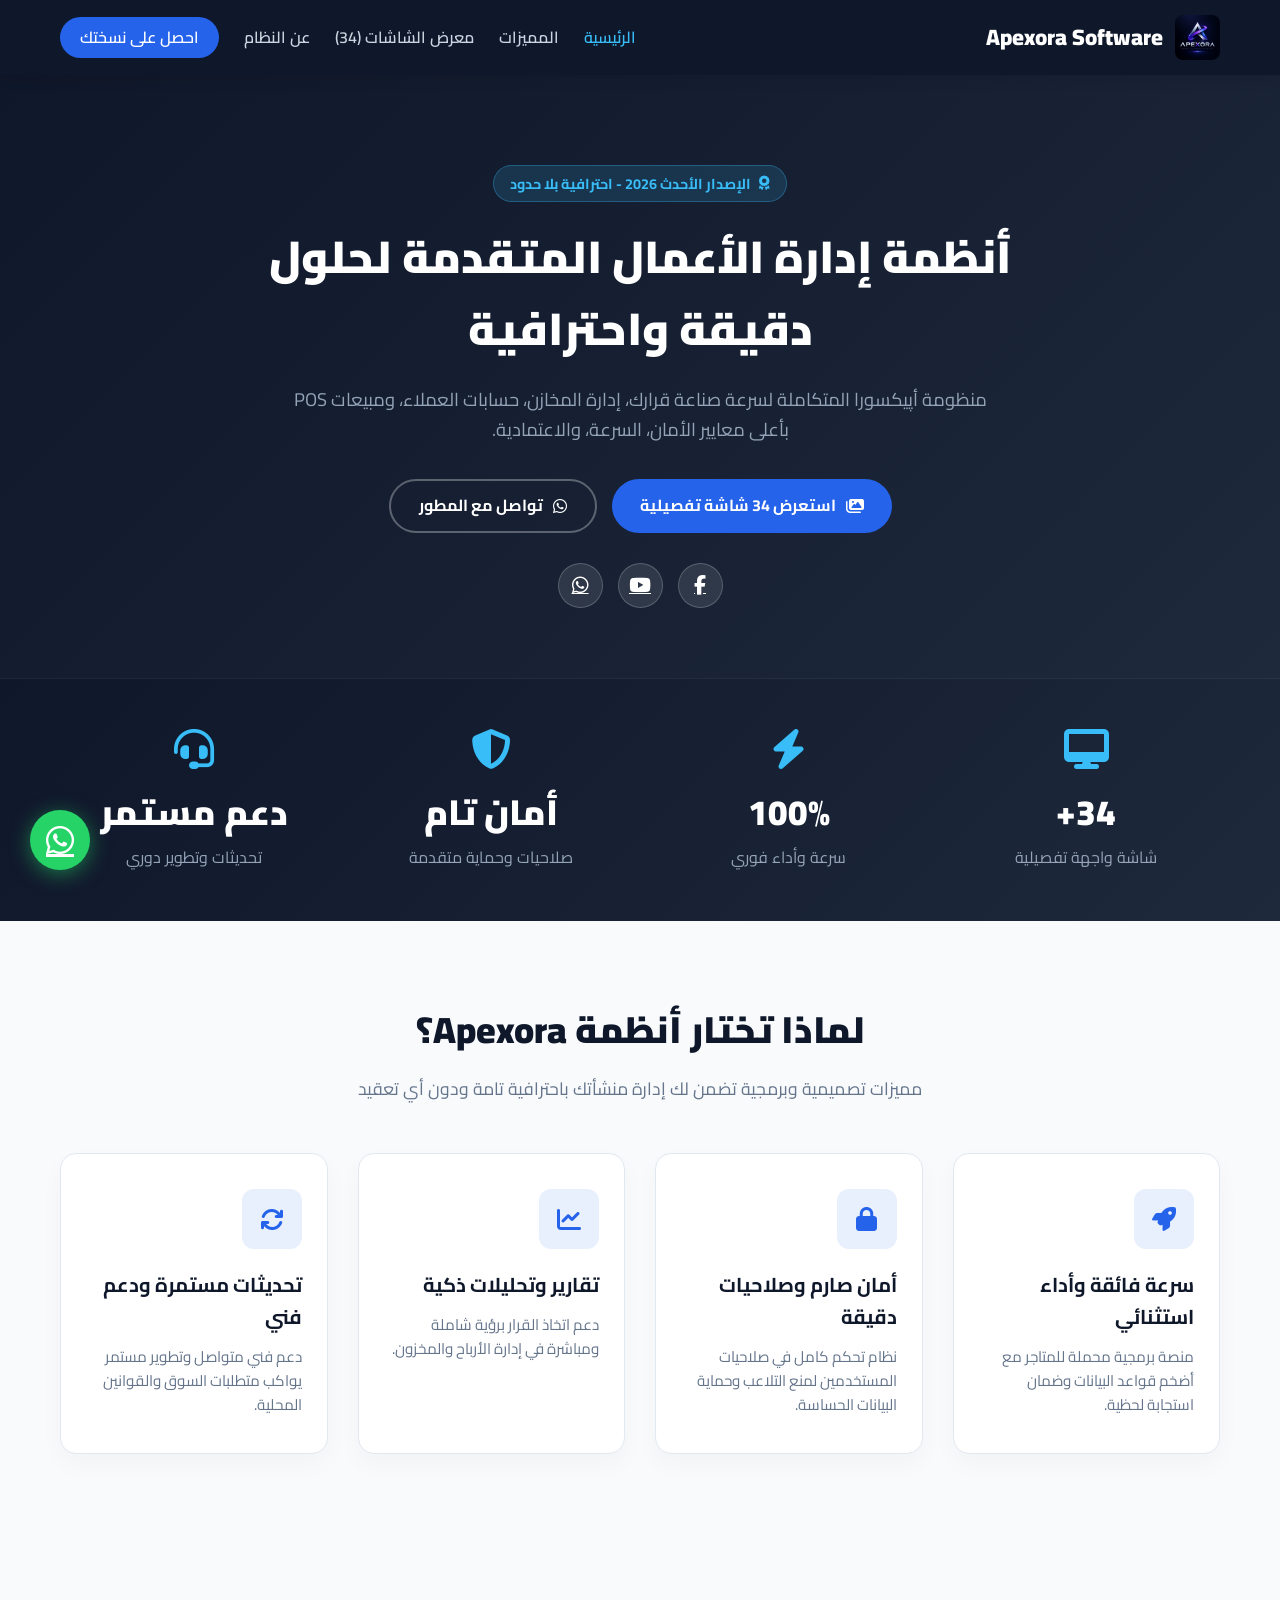
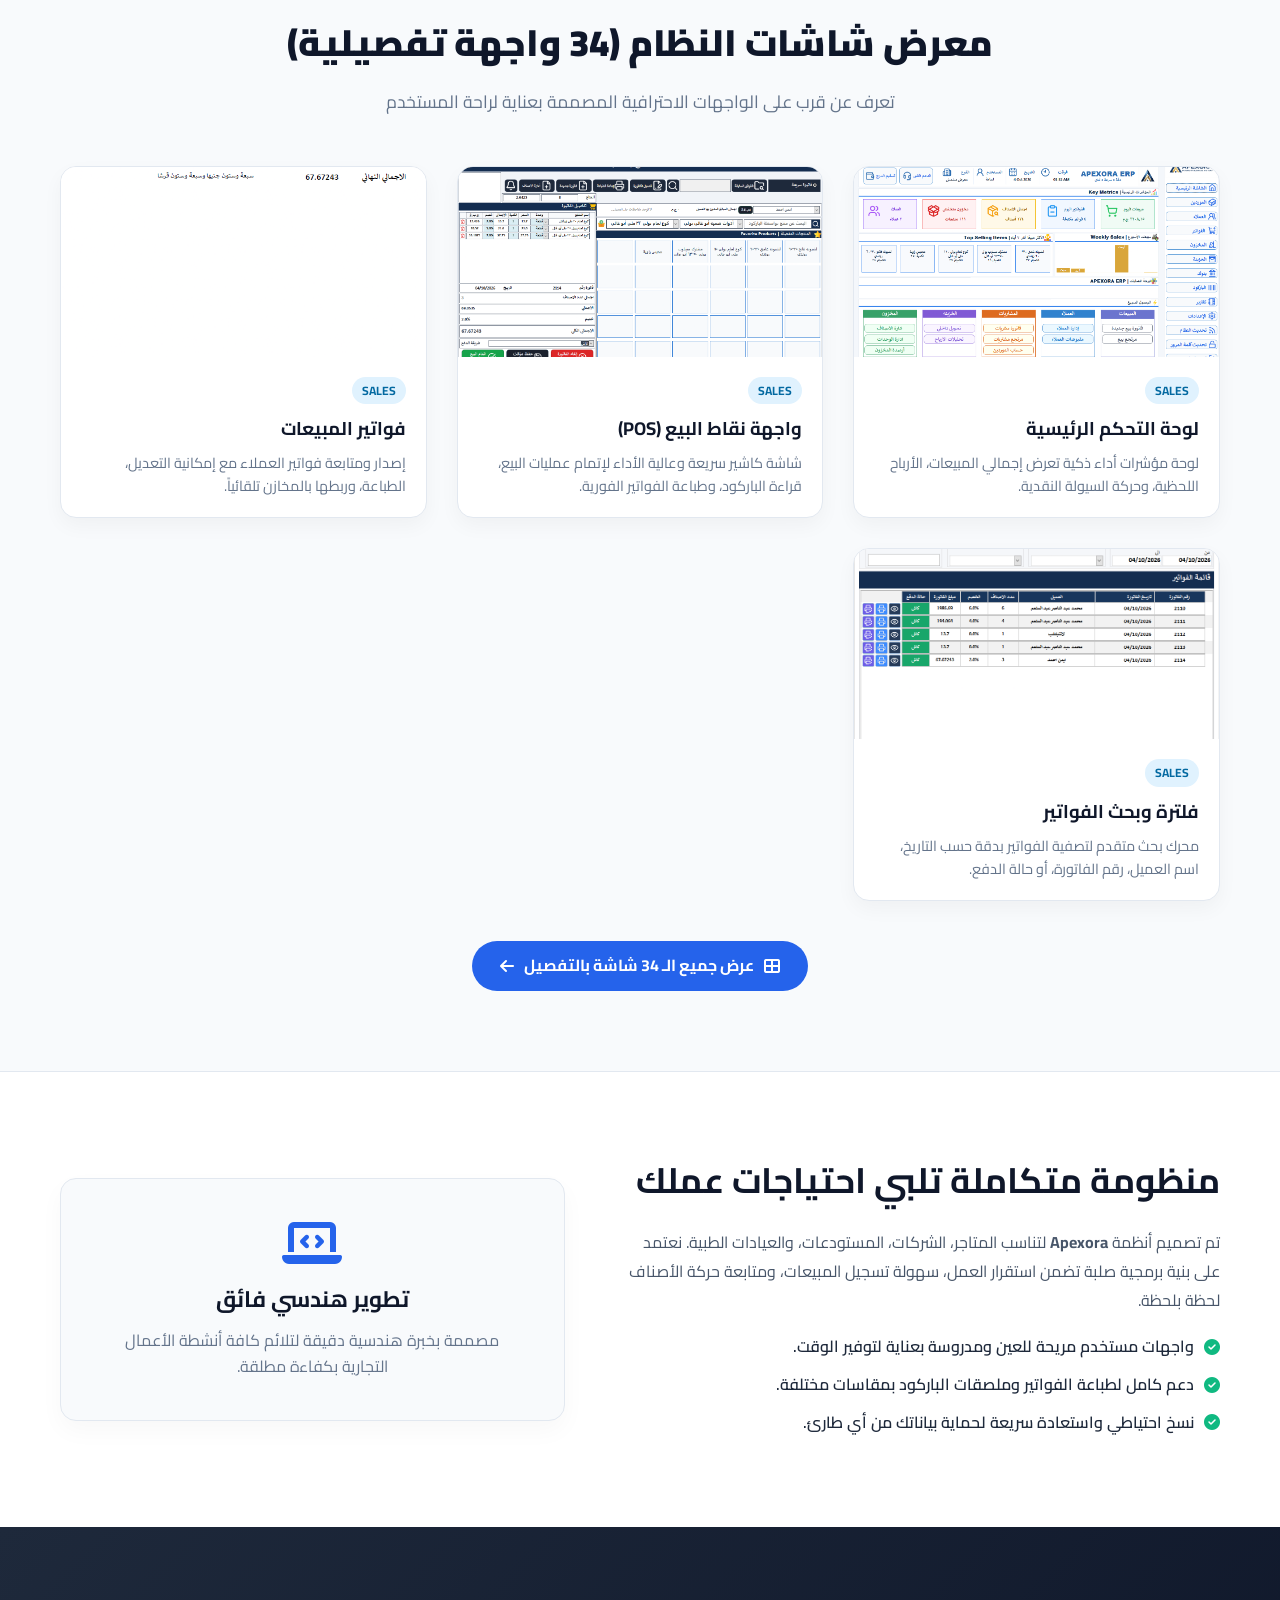
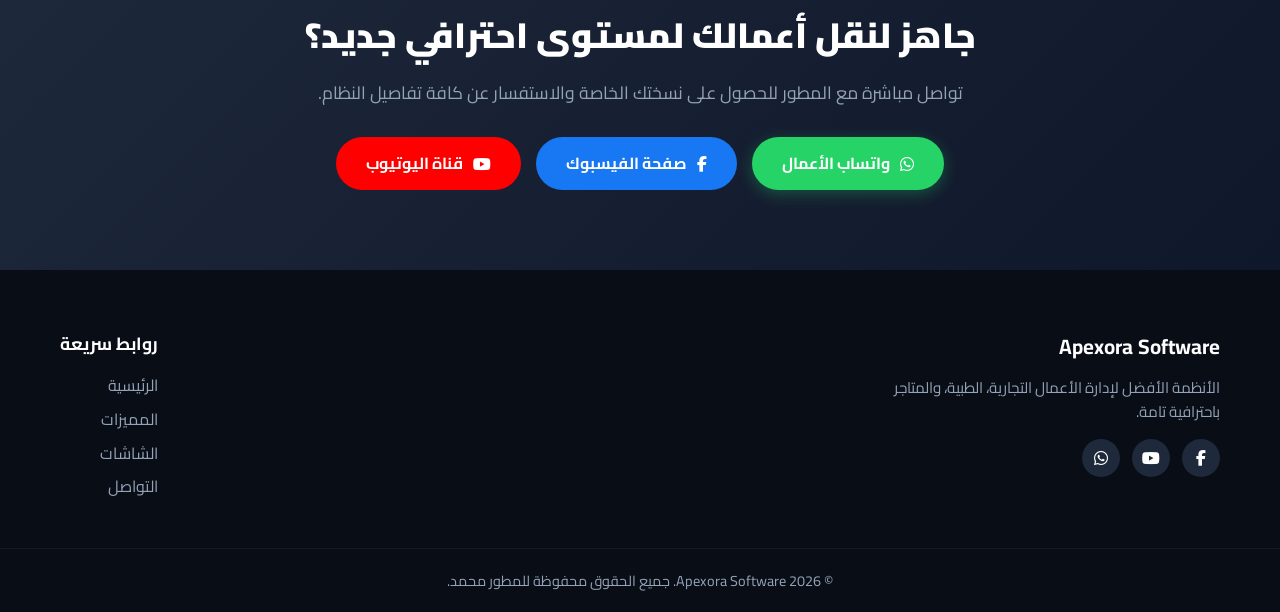
==== index.html @ daed54dd "Update index.html" ====
<!DOCTYPE html>
<html lang="ar" dir="rtl">
<head>
    <meta charset="UTF-8">
    <meta name="viewport" content="width=device-width, initial-scale=1.0">
    <title>Apexora Software | أنظمة إدارة الأعمال المتقدمة</title>
    <!-- Google Fonts - Cairo -->
    <link href="https://fonts.googleapis.com/css2?family=Cairo:wght@300;400;600;700;900&display=swap" rel="stylesheet">
    <!-- FontAwesome Icons -->
    <link rel="stylesheet" href="https://cdnjs.cloudflare.com/ajax/libs/font-awesome/6.4.0/css/all.min.css">
    <!-- Main CSS -->
    <link rel="stylesheet" href="style.css">
</head>
<body>

    <!-- Header & Navigation -->
    <header class="main-header">
        <div class="container nav-container">
            <div class="logo-box">
                <img id="brandLogo" src="logo.jpg" alt="Apexora Logo" class="logo-img">
                <span id="brandName" class="brand-title">Apexora Software</span>
            </div>
            <nav class="nav-links">
                <a href="index.html" class="active">الرئيسية</a>
                <a href="#features">المميزات</a>
                <a href="screenshots.html">معرض الشاشات (<span id="totalCount">34</span>)</a>
                <a href="#about">عن النظام</a>
                <a href="https://wa.me/201100107585?text=Hello%20Apexora,%20I%20would%20like%20to%20inquire%20about%20the%20system%20and%20get%20more%20details" target="_blank" class="btn-cta-nav">احصل على نسختك</a>
            </nav>
            <div class="menu-toggle">
                <i class="fas fa-bars"></i>
            </div>
        </div>
    </header>

    <!-- Hero Section -->
    <section class="hero-section">
        <div class="container hero-content">
            <div class="hero-badge">
                <i class="fas fa-award"></i> الإصدار الأحدث 2026 - احترافية بلا حدود
            </div>
            <h1>أنظمة إدارة الأعمال المتقدمة لحلول دقيقة واحترافية</h1>
            <p>منظومة أپيكسورا المتكاملة لسرعة صناعة قرارك، إدارة المخازن، حسابات العملاء، ومبيعات POS بأعلى معايير الأمان، السرعة، والاعتمادية.</p>
            
            <div class="hero-buttons">
                <a href="screenshots.html" class="btn btn-primary">
                    <i class="fas fa-images"></i> استعرض 34 شاشة تفصيلية
                </a>
                <a href="https://wa.me/201100107585?text=Hello%20Apexora,%20I%20would%20like%20to%20inquire%20about%20the%20system%20and%20get%20more%20details" target="_blank" class="btn btn-outline">
                    <i class="fab fa-whatsapp"></i> تواصل مع المطور
                </a>
            </div>

            <!-- Social Media Top Bar links -->
            <div class="hero-social-links">
                <a href="https://www.facebook.com/share/1E2gPgjMKP/" target="_blank" title="صفحة الفيسبوك"><i class="fab fa-facebook-f"></i></a>
                <a href="https://youtube.com/@apexorasoftware?si=hBPKz1TIZWM-3ypt" target="_blank" title="قناة اليوتيوب"><i class="fab fa-youtube"></i></a>
                <a href="https://wa.me/201100107585?text=Hello%20Apexora,%20I%20would%20like%20to%20inquire%20about%20the%20system%20and%20get%20more%20details" target="_blank" title="واتساب الأعمال"><i class="fab fa-whatsapp"></i></a>
            </div>
        </div>
    </section>

    <!-- Stats Counter Section -->
    <section class="stats-section">
        <div class="container stats-grid">
            <div class="stat-box">
                <i class="fas fa-desktop"></i>
                <h3>34+</h3>
                <p>شاشة واجهة تفصيلية</p>
            </div>
            <div class="stat-box">
                <i class="fas fa-bolt"></i>
                <h3>100%</h3>
                <p>سرعة وأداء فوري</p>
            </div>
            <div class="stat-box">
                <i class="fas fa-shield-alt"></i>
                <h3>أمان تام</h3>
                <p>صلاحيات وحماية متقدمة</p>
            </div>
            <div class="stat-box">
                <i class="fas fa-headset"></i>
                <h3>دعم مستمر</h3>
                <p>تحديثات وتطوير دوري</p>
            </div>
        </div>
    </section>

    <!-- Features Section -->
    <section id="features" class="features-section">
        <div class="container">
            <div class="section-title">
                <h2>لماذا تختار أنظمة Apexora؟</h2>
                <p>مميزات تصميمية وبرمجية تضمن لك إدارة منشأتك باحترافية تامة ودون أي تعقيد</p>
            </div>

            <div class="features-grid">
                <div class="feature-card">
                    <div class="icon-box"><i class="fas fa-rocket"></i></div>
                    <h3>سرعة فائقة وأداء استثنائي</h3>
                    <p>منصة برمجية محملة للمتاجر مع أضخم قواعد البيانات وضمان استجابة لحظية.</p>
                </div>
                <div class="feature-card">
                    <div class="icon-box"><i class="fas fa-lock"></i></div>
                    <h3>أمان صارم وصلاحيات دقيقة</h3>
                    <p>نظام تحكم كامل في صلاحيات المستخدمين لمنع التلاعب وحماية البيانات الحساسة.</p>
                </div>
                <div class="feature-card">
                    <div class="icon-box"><i class="fas fa-chart-line"></i></div>
                    <h3>تقارير وتحليلات ذكية</h3>
                    <p>دعم اتخاذ القرار برؤية شاملة ومباشرة في إدارة الأرباح والمخزون.</p>
                </div>
                <div class="feature-card">
                    <div class="icon-box"><i class="fas fa-sync"></i></div>
                    <h3>تحديثات مستمرة ودعم فني</h3>
                    <p>دعم فني متواصل وتطوير مستمر يواكب متطلبات السوق والقوانين المحلية.</p>
                </div>
            </div>
        </div>
    </section>

    <!-- Live Preview Showcase Section -->
    <section class="preview-showcase">
        <div class="container">
            <div class="section-title">
                <h2>معرض شاشات النظام (34 واجهة تفصيلية)</h2>
                <p>تعرف عن قرب على الواجهات الاحترافية المصممة بعناية لراحة المستخدم</p>
            </div>
            
            <div id="homePreviewGrid" class="home-preview-grid">
                <!-- سيتم تعبئتها ديناميكياً بأبرز الشاشات -->
            </div>

            <div class="center-btn-box" style="text-align: center; margin-top: 40px;">
                <a href="screenshots.html" class="btn btn-primary">
                    <i class="fas fa-th-large"></i> عرض جميع الـ 34 شاشة بالتفصيل <i class="fas fa-arrow-left"></i>
                </a>
            </div>
        </div>
    </section>

    <!-- About System Section -->
    <section id="about" class="about-section">
        <div class="container about-container">
            <div class="about-text">
                <h2>منظومة متكاملة تلبي احتياجات عملك</h2>
                <p>تم تصميم أنظمة <strong>Apexora</strong> لتناسب المتاجر، الشركات، المستودعات، والعيادات الطبية. نعتمد على بنية برمجية صلبة تضمن استقرار العمل، سهولة تسجيل المبيعات، ومتابعة حركة الأصناف لحظة بلحظة.</p>
                <ul class="about-list">
                    <li><i class="fas fa-check-circle"></i> واجهات مستخدم مريحة للعين ومدروسة بعناية لتوفير الوقت.</li>
                    <li><i class="fas fa-check-circle"></i> دعم كامل لطباعة الفواتير وملصقات الباركود بمقاسات مختلفة.</li>
                    <li><i class="fas fa-check-circle"></i> نسخ احتياطي واستعادة سريعة لحماية بياناتك من أي طارئ.</li>
                </ul>
            </div>
            <div class="about-card-box">
                <div class="highlight-box">
                    <i class="fas fa-laptop-code"></i>
                    <h3>تطوير هندسي فائق</h3>
                    <p>مصممة بخبرة هندسية دقيقة لتلائم كافة أنشطة الأعمال التجارية بكفاءة مطلقة.</p>
                </div>
            </div>
        </div>
    </section>

    <!-- Contact Section -->
    <section id="contact" class="contact-section">
        <div class="container contact-box">
            <h2>جاهز لنقل أعمالك لمستوى احترافي جديد؟</h2>
            <p>تواصل مباشرة مع المطور للحصول على نسختك الخاصة والاستفسار عن كافة تفاصيل النظام.</p>
            
            <div class="contact-social-buttons">
                <a href="https://wa.me/201100107585?text=Hello%20Apexora,%20I%20would%20like%20to%20inquire%20about%20the%20system%20and%20get%20more%20details" target="_blank" class="btn btn-whatsapp">
                    <i class="fab fa-whatsapp"></i> واتساب الأعمال
                </a>
                <a href="https://www.facebook.com/share/1E2gPgjMKP/" target="_blank" class="btn btn-facebook">
                    <i class="fab fa-facebook-f"></i> صفحة الفيسبوك
                </a>
                <a href="https://youtube.com/@apexorasoftware?si=hBPKz1TIZWM-3ypt" target="_blank" class="btn btn-youtube">
                    <i class="fab fa-youtube"></i> قناة اليوتيوب
                </a>
            </div>
        </div>
    </section>

    <!-- Floating WhatsApp Button -->
    <a href="https://wa.me/201100107585?text=Hello%20Apexora,%20I%20would%20like%20to%20inquire%20about%20the%20system%20and%20get%20more%20details" target="_blank" class="floating-whatsapp" title="تواصل عبر الواتساب">
        <i class="fab fa-whatsapp"></i>
    </a>

    <!-- Footer Section -->
    <footer class="main-footer">
        <div class="container footer-content">
            <div class="footer-info">
                <h3>Apexora Software</h3>
                <p>الأنظمة الأفضل لإدارة الأعمال التجارية، الطبية، والمتاجر باحترافية تامة.</p>
                <div class="footer-social">
                    <a href="https://www.facebook.com/share/1E2gPgjMKP/" target="_blank"><i class="fab fa-facebook-f"></i></a>
                    <a href="https://youtube.com/@apexorasoftware?si=hBPKz1TIZWM-3ypt" target="_blank"><i class="fab fa-youtube"></i></a>
                    <a href="https://wa.me/201100107585?text=Hello%20Apexora,%20I%20would%20like%20to%20inquire%20about%20the%20system%20and%20get%20more%20details" target="_blank"><i class="fab fa-whatsapp"></i></a>
                </div>
            </div>
            <div class="footer-links">
                <h4>روابط سريعة</h4>
                <a href="index.html">الرئيسية</a>
                <a href="#features">المميزات</a>
                <a href="screenshots.html">الشاشات</a>
                <a href="#contact">التواصل</a>
            </div>
        </div>
        <div class="footer-bottom">
            <p>&copy; 2026 Apexora Software. جميع الحقوق محفوظة للمطور محمد.</p>
        </div>
    </footer>

    <!-- Data JS & Home Script -->
    <script src="data.js"></script>
    <script>
        document.addEventListener("DOMContentLoaded", () => {
            if (typeof systemData !== 'undefined') {
                const previewGrid = document.getElementById('homePreviewGrid');
                if (previewGrid && systemData.screenshots) {
                    const topScreenshots = systemData.screenshots.slice(0, 4);
                    topScreenshots.forEach(item => {
                        const card = document.createElement('div');
                        card.className = 'screenshot-card';
                        card.innerHTML = `
                            <div class="img-wrapper">
                                <img src="${item.fileName}" alt="${item.title}" loading="lazy">
                            </div>
                            <div class="screenshot-info">
                                <span class="tag-category">${item.category.toUpperCase()}</span>
                                <h3>${item.title}</h3>
                                <p>${item.description}</p>
                            </div>
                        `;
                        previewGrid.appendChild(card);
                    });
                }
            }
        });
    </script>
</body>
</html>
---- style.css ----
/* ==========================================
   Apexora Software - Main Stylesheet
   ================================---------- */

* {
    margin: 0;
    padding: 0;
    box-sizing: border-box;
    font-family: 'Cairo', sans-serif;
}

body {
    background-color: #f8fafc;
    color: #1e293b;
    line-height: 1.6;
}

.container {
    max-width: 1200px;
    margin: 0 auto;
    padding: 0 20px;
}

/* Header & Navigation */
.main-header {
    background: #0f172a;
    color: #fff;
    padding: 15px 0;
    position: sticky;
    top: 0;
    z-index: 1000;
    box-shadow: 0 4px 12px rgba(0,0,0,0.1);
}

.nav-container {
    display: flex;
    justify-content: space-between;
    align-items: center;
}

.logo-box {
    display: flex;
    align-items: center;
    gap: 12px;
}

.logo-img {
    width: 45px;
    height: 45px;
    border-radius: 8px;
    object-fit: cover;
}

.brand-title {
    font-size: 1.4rem;
    font-weight: 900;
    color: #fff;
}

.nav-links {
    display: flex;
    align-items: center;
    gap: 25px;
}

.nav-links a {
    color: #cbd5e1;
    text-decoration: none;
    font-weight: 600;
    transition: color 0.3s ease;
}

.nav-links a:hover, .nav-links a.active {
    color: #38bdf8;
}

.btn-cta-nav {
    background: #2563eb;
    color: #fff !important;
    padding: 8px 20px;
    border-radius: 50px;
    transition: background 0.3s ease;
}

.btn-cta-nav:hover {
    background: #1d4ed8;
}

.menu-toggle {
    display: none;
    font-size: 1.5rem;
    cursor: pointer;
    color: #fff;
}

/* Hero Section */
.hero-section {
    background: linear-gradient(135deg, #0f172a, #1e293b);
    color: #fff;
    padding: 90px 0 70px 0;
    text-align: center;
}

.hero-badge {
    display: inline-flex;
    align-items: center;
    gap: 8px;
    background: rgba(56, 189, 248, 0.15);
    color: #38bdf8;
    padding: 6px 16px;
    border-radius: 50px;
    font-size: 0.9rem;
    font-weight: 700;
    margin-bottom: 20px;
    border: 1px solid rgba(56, 189, 248, 0.3);
}

.hero-section h1 {
    font-size: 2.8rem;
    font-weight: 900;
    margin-bottom: 20px;
    max-width: 800px;
    margin-left: auto;
    margin-right: auto;
}

.hero-section p {
    font-size: 1.15rem;
    color: #94a3b8;
    max-width: 700px;
    margin: 0 auto 35px auto;
}

.hero-buttons {
    display: flex;
    justify-content: center;
    gap: 15px;
    flex-wrap: wrap;
}

.btn {
    padding: 12px 28px;
    border-radius: 50px;
    font-weight: 700;
    text-decoration: none;
    display: inline-flex;
    align-items: center;
    gap: 10px;
    transition: all 0.3s ease;
}

.btn-primary {
    background: #2563eb;
    color: #fff;
}

.btn-primary:hover {
    background: #1d4ed8;
    transform: translateY(-2px);
}

.btn-outline {
    background: transparent;
    color: #fff;
    border: 2px solid rgba(255,255,255,0.3);
}

.btn-outline:hover {
    border-color: #fff;
    background: rgba(255,255,255,0.05);
    transform: translateY(-2px);
}

/* Hero Social Links */
.hero-social-links {
    display: flex;
    justify-content: center;
    gap: 15px;
    margin-top: 30px;
}

.hero-social-links a {
    width: 45px;
    height: 45px;
    background: rgba(255, 255, 255, 0.1);
    border: 1px solid rgba(255, 255, 255, 0.2);
    color: #fff;
    display: flex;
    align-items: center;
    justify-content: center;
    border-radius: 50%;
    font-size: 1.2rem;
    transition: all 0.3s ease;
}

.hero-social-links a:hover {
    background: #38bdf8;
    border-color: #38bdf8;
    transform: translateY(-3px);
}

/* Stats Section */
.stats-section {
    background: linear-gradient(135deg, #0f172a, #1e293b);
    color: #fff;
    padding: 50px 0;
    border-top: 1px solid rgba(255,255,255,0.05);
}

.stats-grid {
    display: grid;
    grid-template-columns: repeat(auto-fit, minmax(220px, 1fr));
    gap: 30px;
    text-align: center;
}

.stat-box i {
    font-size: 2.5rem;
    color: #38bdf8;
    margin-bottom: 15px;
}

.stat-box h3 {
    font-size: 2.2rem;
    font-weight: 900;
    margin-bottom: 5px;
}

.stat-box p {
    color: #94a3b8;
    font-size: 1rem;
}

/* Features Section */
.features-section, .preview-showcase, .screenshots-section {
    padding: 80px 0;
}

.section-title {
    text-align: center;
    margin-bottom: 50px;
}

.section-title h2 {
    font-size: 2.3rem;
    font-weight: 900;
    color: #0f172a;
    margin-bottom: 15px;
}

.section-title p {
    color: #64748b;
    font-size: 1.1rem;
}

.features-grid {
    display: grid;
    grid-template-columns: repeat(auto-fit, minmax(250px, 1fr));
    gap: 30px;
}

.feature-card {
    background: #fff;
    padding: 35px 25px;
    border-radius: 16px;
    box-shadow: 0 10px 25px rgba(0,0,0,0.03);
    border: 1px solid #e2e8f0;
    transition: transform 0.3s ease, box-shadow 0.3s ease;
}

.feature-card:hover {
    transform: translateY(-5px);
    box-shadow: 0 15px 35px rgba(0,0,0,0.08);
}

.feature-card .icon-box {
    width: 60px;
    height: 60px;
    background: rgba(37, 99, 235, 0.1);
    color: #2563eb;
    display: flex;
    align-items: center;
    justify-content: center;
    border-radius: 12px;
    font-size: 1.5rem;
    margin-bottom: 20px;
}

.feature-card h3 {
    font-size: 1.25rem;
    font-weight: 700;
    margin-bottom: 12px;
    color: #0f172a;
}

.feature-card p {
    color: #64748b;
    font-size: 0.95rem;
}

/* Screenshots & Previews Grid */
.home-preview-grid, .screenshots-grid {
    display: grid;
    grid-template-columns: repeat(auto-fit, minmax(280px, 1fr));
    gap: 30px;
}

.screenshot-card {
    background: #fff;
    border-radius: 16px;
    overflow: hidden;
    box-shadow: 0 8px 20px rgba(0,0,0,0.04);
    border: 1px solid #e2e8f0;
    transition: all 0.3s ease;
    display: flex;
    flex-direction: column;
}

.screenshot-card:hover {
    transform: translateY(-5px);
    box-shadow: 0 15px 30px rgba(0,0,0,0.08);
}

.img-wrapper {
    position: relative;
    width: 100%;
    height: 190px;
    overflow: hidden;
    background: #f1f5f9;
}

.img-wrapper img {
    width: 100%;
    height: 100%;
    object-fit: cover;
    transition: transform 0.4s ease;
}

.screenshot-card:hover .img-wrapper img {
    transform: scale(1.05);
}

.img-overlay {
    position: absolute;
    top: 0;
    left: 0;
    width: 100%;
    height: 100%;
    background: rgba(15, 23, 42, 0.6);
    display: flex;
    align-items: center;
    justify-content: center;
    opacity: 0;
    transition: opacity 0.3s ease;
}

.img-wrapper:hover .img-overlay {
    opacity: 1;
}

.zoom-btn {
    background: #2563eb;
    color: #fff;
    border: none;
    padding: 8px 18px;
    border-radius: 30px;
    font-weight: 600;
    cursor: pointer;
    display: inline-flex;
    align-items: center;
    gap: 8px;
    transition: background 0.3s ease;
}

.zoom-btn:hover {
    background: #1d4ed8;
}

.screenshot-info {
    padding: 20px;
    flex-grow: 1;
    display: flex;
    flex-direction: column;
}

.tag-category {
    display: inline-block;
    background: #e0f2fe;
    color: #0369a1;
    font-size: 0.75rem;
    font-weight: 700;
    padding: 4px 10px;
    border-radius: 20px;
    margin-bottom: 10px;
    align-self: flex-start;
}

.screenshot-info h3 {
    font-size: 1.15rem;
    font-weight: 700;
    color: #0f172a;
    margin-bottom: 8px;
}

.screenshot-info p {
    color: #64748b;
    font-size: 0.9rem;
    flex-grow: 1;
}

/* Page Hero Header for Screenshots View */
.page-hero {
    background: linear-gradient(135deg, #0f172a, #1e293b);
    color: #fff;
    padding: 60px 0;
    text-align: center;
}

.page-hero h1 {
    font-size: 2.3rem;
    font-weight: 900;
    margin-bottom: 10px;
}

.page-hero p {
    color: #94a3b8;
}

/* Search and Filters Controls */
.controls-wrapper {
    background: #fff;
    padding: 25px;
    border-radius: 16px;
    box-shadow: 0 5px 15px rgba(0,0,0,0.03);
    border: 1px solid #e2e8f0;
    margin-bottom: 40px;
    display: flex;
    flex-direction: column;
    gap: 20px;
}

.search-box {
    position: relative;
    width: 100%;
}

.search-box i {
    position: absolute;
    right: 20px;
    top: 50%;
    transform: translateY(-50%);
    color: #94a3b8;
}

.search-box input {
    width: 100%;
    padding: 14px 50px 14px 20px;
    border: 1px solid #cbd5e1;
    border-radius: 50px;
    font-size: 1rem;
    outline: none;
    transition: border-color 0.3s ease;
}

.search-box input:focus {
    border-color: #2563eb;
}

.filter-buttons {
    display: flex;
    flex-wrap: wrap;
    gap: 10px;
}

.filter-btn {
    background: #f1f5f9;
    border: 1px solid #cbd5e1;
    color: #475569;
    padding: 8px 18px;
    border-radius: 30px;
    font-weight: 600;
    cursor: pointer;
    transition: all 0.3s ease;
}

.filter-btn:hover, .filter-btn.active {
    background: #2563eb;
    color: #fff;
    border-color: #2563eb;
}

.no-results {
    text-align: center;
    padding: 60px 0;
    color: #64748b;
}

.no-results i {
    font-size: 3rem;
    color: #cbd5e1;
    margin-bottom: 15px;
}

/* About Section */
.about-section {
    padding: 80px 0;
    background: #fff;
    border-top: 1px solid #e2e8f0;
}

.about-container {
    display: grid;
    grid-template-columns: 1.2fr 1fr;
    gap: 50px;
    align-items: center;
}

.about-text h2 {
    font-size: 2.2rem;
    color: #0f172a;
    margin-bottom: 20px;
}

.about-text p {
    color: #475569;
    line-height: 1.8;
    margin-bottom: 20px;
}

.about-list {
    list-style: none;
}

.about-list li {
    margin-bottom: 12px;
    font-weight: 600;
    color: #1e293b;
    display: flex;
    align-items: center;
    gap: 10px;
}

.about-list li i {
    color: #10b981;
}

.highlight-box {
    background: #f8fafc;
    padding: 40px;
    border-radius: 16px;
    box-shadow: 0 10px 25px rgba(0,0,0,0.03);
    text-align: center;
    border: 1px solid #e2e8f0;
}

.highlight-box i {
    font-size: 3rem;
    color: #2563eb;
    margin-bottom: 15px;
}

.highlight-box h3 {
    font-size: 1.4rem;
    margin-bottom: 10px;
    color: #0f172a;
}

.highlight-box p {
    color: #64748b;
}

/* Contact CTA Section */
.contact-section {
    padding: 80px 0;
    background: linear-gradient(135deg, #1e293b, #0f172a);
    text-align: center;
    color: #fff;
}

.contact-box h2 {
    font-size: 2.2rem;
    margin-bottom: 15px;
    font-weight: 900;
}

.contact-box p {
    color: #94a3b8;
    margin-bottom: 30px;
    font-size: 1.1rem;
}

.contact-social-buttons {
    display: flex;
    justify-content: center;
    gap: 15px;
    flex-wrap: wrap;
    margin-top: 25px;
}

.btn-whatsapp {
    background-color: #25d366;
    color: #fff;
    padding: 14px 30px;
    border-radius: 50px;
    font-weight: 700;
    display: inline-flex;
    align-items: center;
    gap: 10px;
    text-decoration: none;
    box-shadow: 0 4px 15px rgba(37, 211, 102, 0.3);
    transition: all 0.3s ease;
}

.btn-whatsapp:hover {
    background-color: #20ba5a;
    transform: translateY(-2px);
}

.btn-facebook {
    background-color: #1877f2;
    color: #fff;
    padding: 14px 30px;
    border-radius: 50px;
    font-weight: 700;
    display: inline-flex;
    align-items: center;
    gap: 10px;
    text-decoration: none;
    transition: all 0.3s ease;
}

.btn-facebook:hover {
    background-color: #145dbf;
    transform: translateY(-2px);
}

.btn-youtube {
    background-color: #ff0000;
    color: #fff;
    padding: 14px 30px;
    border-radius: 50px;
    font-weight: 700;
    display: inline-flex;
    align-items: center;
    gap: 10px;
    text-decoration: none;
    transition: all 0.3s ease;
}

.btn-youtube:hover {
    background-color: #cc0000;
    transform: translateY(-2px);
}

/* Floating WhatsApp Button */
.floating-whatsapp {
    position: fixed;
    bottom: 30px;
    left: 30px;
    background-color: #25d366;
    color: #fff;
    width: 60px;
    height: 60px;
    border-radius: 50%;
    display: flex;
    align-items: center;
    justify-content: center;
    font-size: 2rem;
    box-shadow: 0 4px 20px rgba(37, 211, 102, 0.5);
    z-index: 1000;
    transition: all 0.3s ease;
    animation: pulse-whatsapp 2s infinite;
}

.floating-whatsapp:hover {
    background-color: #20ba5a;
    transform: scale(1.1);
}

@keyframes pulse-whatsapp {
    0% {
        box-shadow: 0 0 0 0 rgba(37, 211, 102, 0.7);
    }
    70% {
        box-shadow: 0 0 0 15px rgba(37, 211, 102, 0);
    }
    100% {
        box-shadow: 0 0 0 0 rgba(37, 211, 102, 0);
    }
}

/* Footer Section */
.main-footer {
    background: #090d16;
    color: #94a3b8;
    padding: 60px 0 20px 0;
}

.footer-content {
    display: flex;
    justify-content: space-between;
    align-items: flex-start;
    flex-wrap: wrap;
    gap: 40px;
    margin-bottom: 40px;
}

.footer-info h3 {
    color: #fff;
    font-size: 1.3rem;
    margin-bottom: 12px;
}

.footer-info p {
    max-width: 350px;
    font-size: 0.95rem;
}

.footer-social {
    display: flex;
    gap: 12px;
    margin-top: 15px;
}

.footer-social a {
    width: 38px;
    height: 38px;
    background: #1e293b;
    color: #fff;
    display: flex;
    align-items: center;
    justify-content: center;
    border-radius: 50%;
    transition: 0.3s;
    text-decoration: none;
}

.footer-social a:hover {
    background: #38bdf8;
}

.footer-links h4 {
    color: #fff;
    font-size: 1.1rem;
    margin-bottom: 15px;
}

.footer-links a {
    display: block;
    color: #94a3b8;
    text-decoration: none;
    margin-bottom: 8px;
    transition: color 0.3s ease;
}

.footer-links a:hover {
    color: #38bdf8;
}

.footer-bottom {
    text-align: center;
    border-top: 1px solid rgba(255,255,255,0.05);
    padding-top: 20px;
    font-size: 0.9rem;
}

/* Lightbox Modal */
.lightbox-modal {
    display: none;
    position: fixed;
    z-index: 2000;
    top: 0;
    left: 0;
    width: 100%;
    height: 100%;
    background: rgba(0, 0, 0, 0.9);
    flex-direction: column;
    align-items: center;
    justify-content: center;
    padding: 20px;
}

.lightbox-close {
    position: absolute;
    top: 20px;
    right: 30px;
    color: #fff;
    font-size: 3rem;
    font-weight: bold;
    cursor: pointer;
}

.lightbox-modal img {
    max-width: 90%;
    max-height: 75vh;
    border-radius: 8px;
    box-shadow: 0 5px 25px rgba(0,0,0,0.5);
}

.lightbox-caption {
    color: #fff;
    text-align: center;
    margin-top: 20px;
    font-size: 1.1rem;
}

/* Responsive Design */
@media (max-width: 768px) {
    .nav-links {
        display: none;
        flex-direction: column;
        position: absolute;
        top: 70px;
        right: 0;
        width: 100%;
        background: #0f172a;
        padding: 20px;
        box-shadow: 0 10px 20px rgba(0,0,0,0.2);
    }
    .nav-links.active {
        display: flex;
    }
    .menu-toggle {
        display: block;
    }
    .hero-section h1 {
        font-size: 2.1rem;
    }
    .about-container {
        grid-template-columns: 1fr;
    }
    .footer-content {
        flex-direction: column;
    }
}
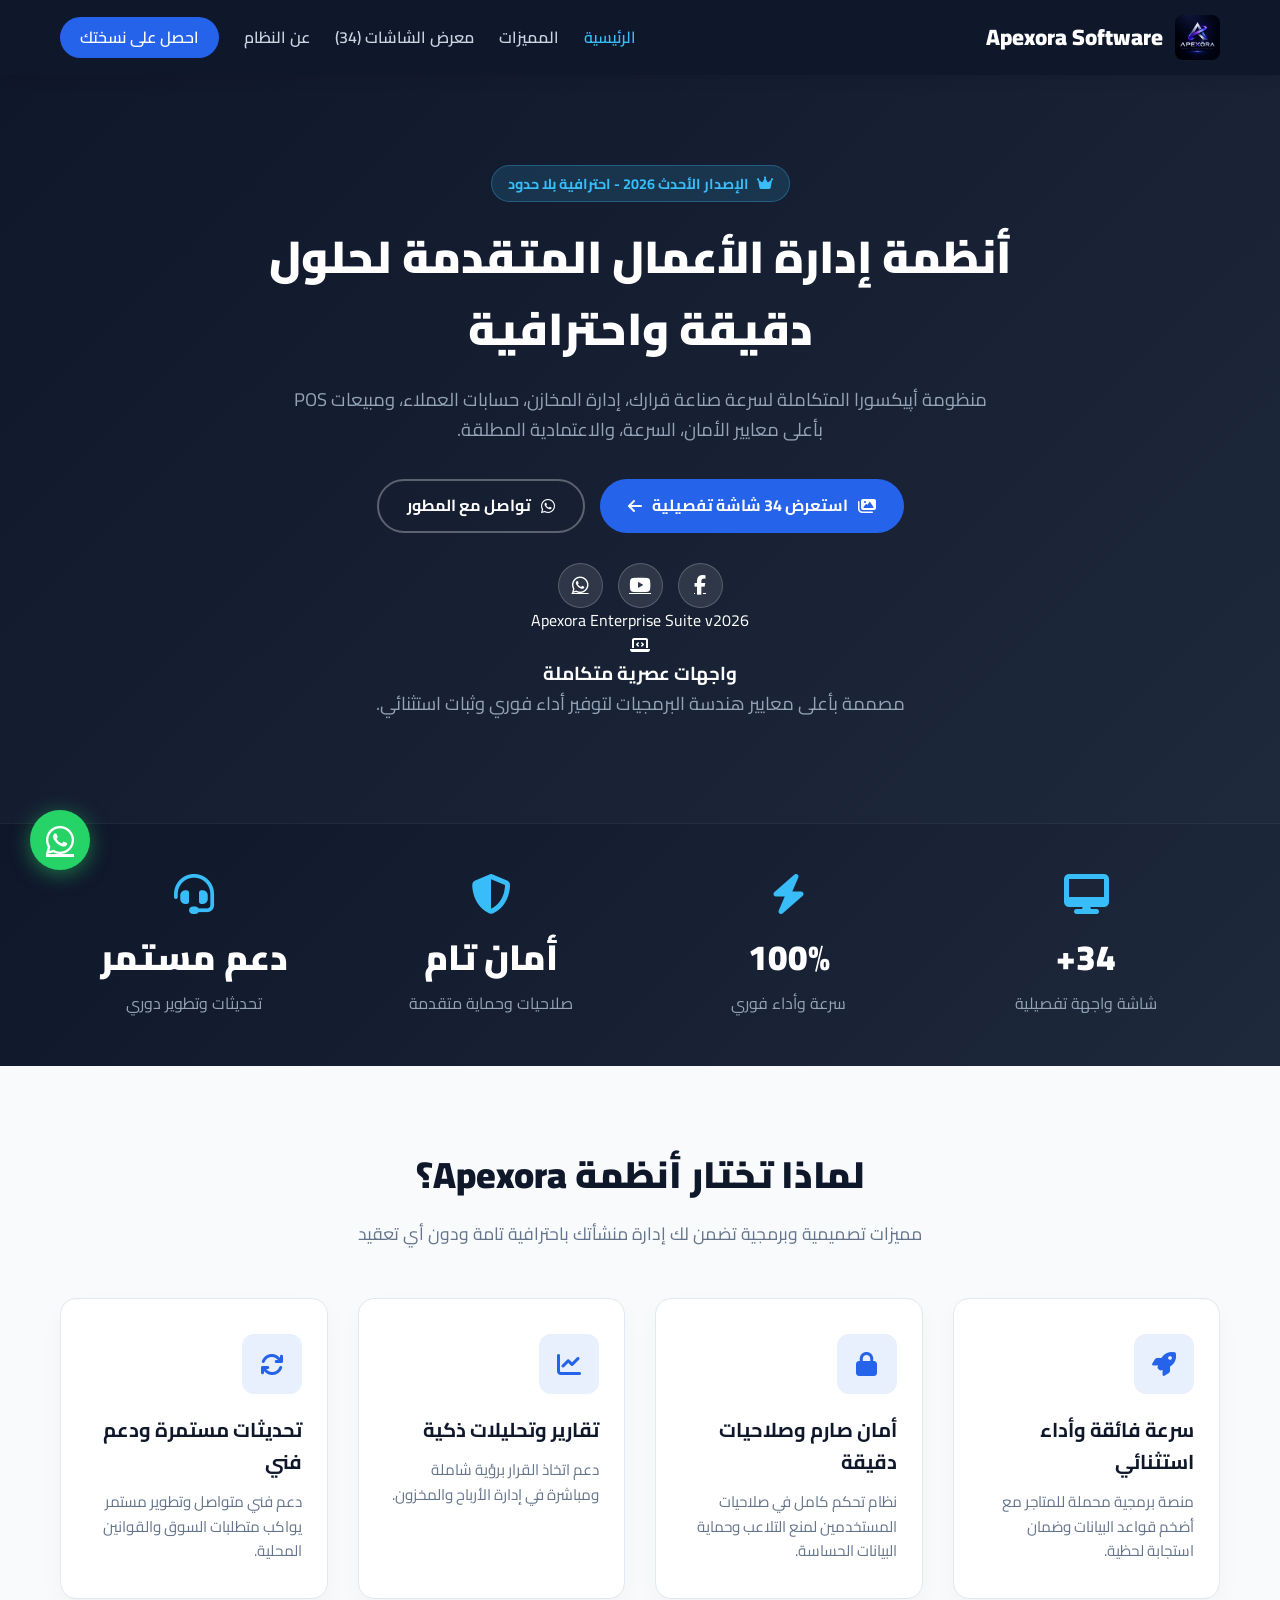
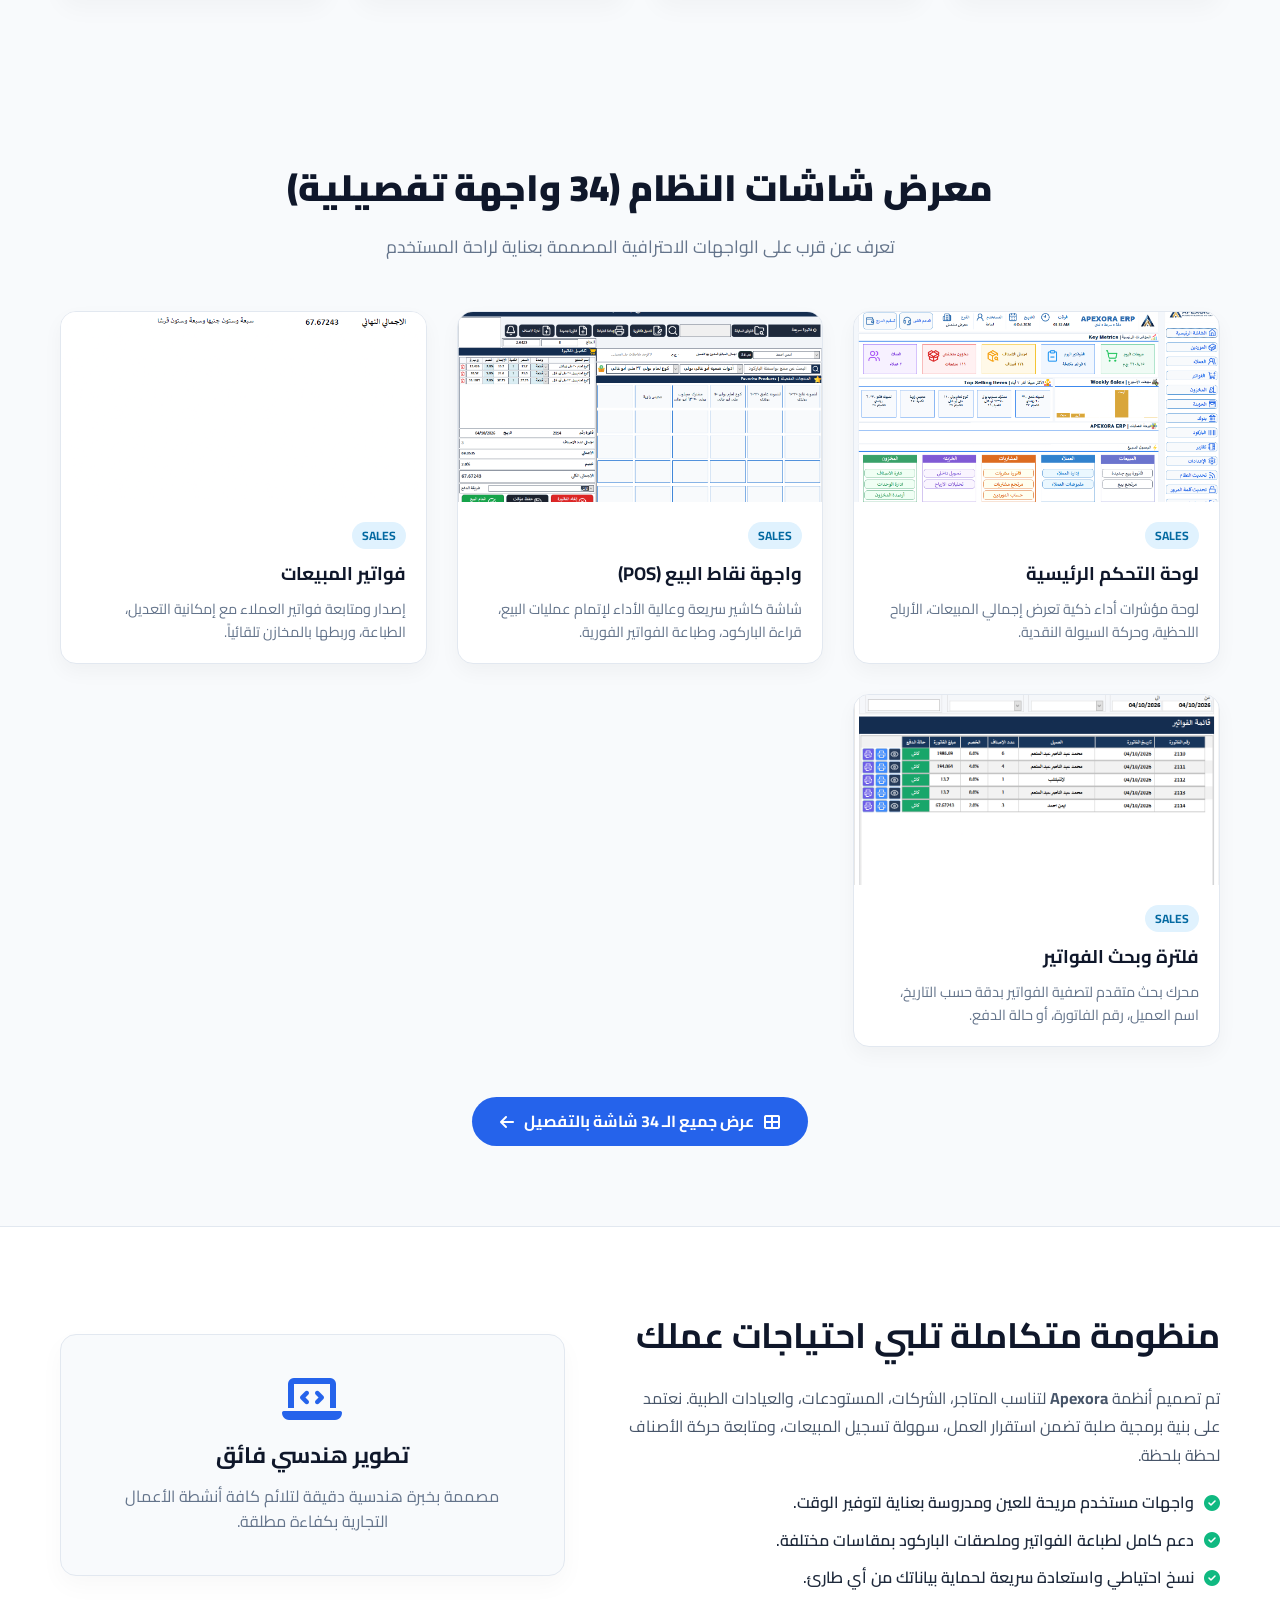
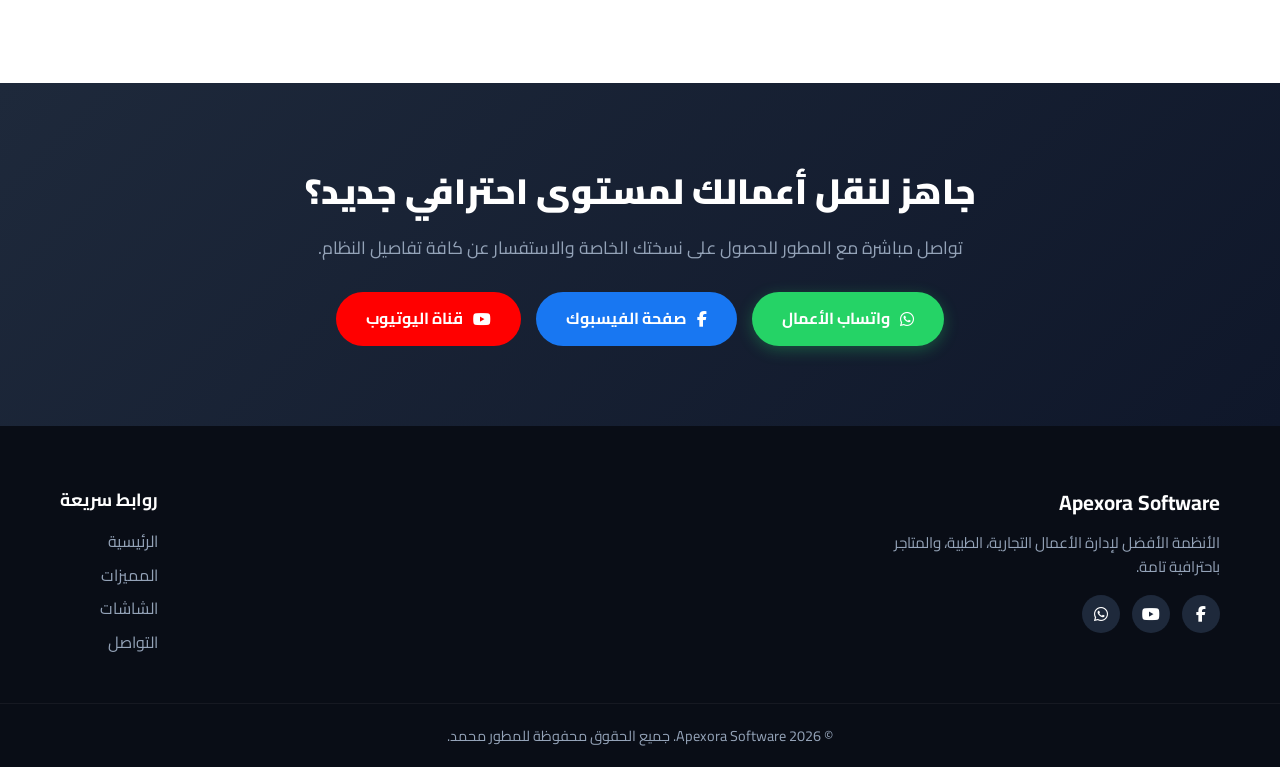
==== commit fe5805d0: "Update index.html" ====
--- a/index.html
+++ b/index.html
@@ -3,7 +3,7 @@
 <head>
     <meta charset="UTF-8">
     <meta name="viewport" content="width=device-width, initial-scale=1.0">
-    <title>Apexora Software | أنظمة إدارة الأعمال المتقدمة</title>
+    <title>Apexora Software | الأنظمة المتكاملة لإدارة الأعمال</title>
     <!-- Google Fonts - Cairo -->
     <link href="https://fonts.googleapis.com/css2?family=Cairo:wght@300;400;600;700;900&display=swap" rel="stylesheet">
     <!-- FontAwesome Icons -->
@@ -18,14 +18,14 @@
         <div class="container nav-container">
             <div class="logo-box">
                 <img id="brandLogo" src="logo.jpg" alt="Apexora Logo" class="logo-img">
-                <span id="brandName" class="brand-title">Apexora Software</span>
+                <span id="brandName" class="brand-title">Apexora <span class="highlight">Software</span></span>
             </div>
             <nav class="nav-links">
                 <a href="index.html" class="active">الرئيسية</a>
                 <a href="#features">المميزات</a>
                 <a href="screenshots.html">معرض الشاشات (<span id="totalCount">34</span>)</a>
                 <a href="#about">عن النظام</a>
-                <a href="https://wa.me/201100107585?text=Hello%20Apexora,%20I%20would%20like%20to%20inquire%20about%20the%20system%20and%20get%20more%20details" target="_blank" class="btn-cta-nav">احصل على نسختك</a>
+                <a href="#" class="btn-cta-nav whatsapp-link">احصل على نسختك</a>
             </nav>
             <div class="menu-toggle">
                 <i class="fas fa-bars"></i>
@@ -35,27 +35,46 @@
 
     <!-- Hero Section -->
     <section class="hero-section">
-        <div class="container hero-content">
-            <div class="hero-badge">
-                <i class="fas fa-award"></i> الإصدار الأحدث 2026 - احترافية بلا حدود
-            </div>
-            <h1>أنظمة إدارة الأعمال المتقدمة لحلول دقيقة واحترافية</h1>
-            <p>منظومة أپيكسورا المتكاملة لسرعة صناعة قرارك، إدارة المخازن، حسابات العملاء، ومبيعات POS بأعلى معايير الأمان، السرعة، والاعتمادية.</p>
-            
-            <div class="hero-buttons">
-                <a href="screenshots.html" class="btn btn-primary">
-                    <i class="fas fa-images"></i> استعرض 34 شاشة تفصيلية
-                </a>
-                <a href="https://wa.me/201100107585?text=Hello%20Apexora,%20I%20would%20like%20to%20inquire%20about%20the%20system%20and%20get%20more%20details" target="_blank" class="btn btn-outline">
-                    <i class="fab fa-whatsapp"></i> تواصل مع المطور
-                </a>
-            </div>
-
-            <!-- Social Media Top Bar links -->
-            <div class="hero-social-links">
-                <a href="https://www.facebook.com/share/1E2gPgjMKP/" target="_blank" title="صفحة الفيسبوك"><i class="fab fa-facebook-f"></i></a>
-                <a href="https://youtube.com/@apexorasoftware?si=hBPKz1TIZWM-3ypt" target="_blank" title="قناة اليوتيوب"><i class="fab fa-youtube"></i></a>
-                <a href="https://wa.me/201100107585?text=Hello%20Apexora,%20I%20would%20like%20to%20inquire%20about%20the%20system%20and%20get%20more%20details" target="_blank" title="واتساب الأعمال"><i class="fab fa-whatsapp"></i></a>
+        <div class="hero-glow"></div>
+        <div class="container hero-content-grid">
+            <div class="hero-text-side">
+                <div class="hero-badge">
+                    <i class="fas fa-crown"></i> الإصدار الأحدث 2026 - احترافية بلا حدود
+                </div>
+                <h1>أنظمة إدارة الأعمال المتقدمة لحلول دقيقة واحترافية</h1>
+                <p>منظومة أپيكسورا المتكاملة لسرعة صناعة قرارك، إدارة المخازن، حسابات العملاء، ومبيعات POS بأعلى معايير الأمان، السرعة، والاعتمادية المطلقة.</p>
+                
+                <div class="hero-buttons">
+                    <a href="screenshots.html" class="btn btn-primary">
+                        <i class="fas fa-images"></i> استعرض 34 شاشة تفصيلية <i class="fas fa-arrow-left"></i>
+                    </a>
+                    <a href="#" class="btn btn-outline whatsapp-link">
+                        <i class="fab fa-whatsapp"></i> تواصل مع المطور
+                    </a>
+                </div>
+
+                <div class="hero-social-links">
+                    <a href="https://www.facebook.com/share/1E2gPgjMKP/" target="_blank" title="صفحة الفيسبوك"><i class="fab fa-facebook-f"></i></a>
+                    <a href="https://youtube.com/@apexorasoftware?si=hBPKz1TIZWM-3ypt" target="_blank" title="قناة اليوتيوب"><i class="fab fa-youtube"></i></a>
+                    <a href="#" class="whatsapp-link" title="واتساب الأعمال"><i class="fab fa-whatsapp"></i></a>
+                </div>
+            </div>
+
+            <div class="hero-visual-side">
+                <div class="mockup-frame">
+                    <div class="mockup-header">
+                        <span class="dot red"></span>
+                        <span class="dot yellow"></span>
+                        <span class="dot green"></span>
+                        <span class="mockup-title">Apexora Enterprise Suite v2026</span>
+                    </div>
+                    <div class="mockup-body">
+                        <div class="mockup-glow-effect"></div>
+                        <i class="fas fa-laptop-code mockup-main-icon"></i>
+                        <h3>واجهات عصرية متكاملة</h3>
+                        <p>مصممة بأعلى معايير هندسة البرمجيات لتوفير أداء فوري وثبات استثنائي.</p>
+                    </div>
+                </div>
             </div>
         </div>
     </section>
@@ -64,22 +83,22 @@
     <section class="stats-section">
         <div class="container stats-grid">
             <div class="stat-box">
-                <i class="fas fa-desktop"></i>
+                <div class="stat-icon"><i class="fas fa-desktop"></i></div>
                 <h3>34+</h3>
                 <p>شاشة واجهة تفصيلية</p>
             </div>
             <div class="stat-box">
-                <i class="fas fa-bolt"></i>
+                <div class="stat-icon"><i class="fas fa-bolt"></i></div>
                 <h3>100%</h3>
                 <p>سرعة وأداء فوري</p>
             </div>
             <div class="stat-box">
-                <i class="fas fa-shield-alt"></i>
+                <div class="stat-icon"><i class="fas fa-shield-alt"></i></div>
                 <h3>أمان تام</h3>
                 <p>صلاحيات وحماية متقدمة</p>
             </div>
             <div class="stat-box">
-                <i class="fas fa-headset"></i>
+                <div class="stat-icon"><i class="fas fa-headset"></i></div>
                 <h3>دعم مستمر</h3>
                 <p>تحديثات وتطوير دوري</p>
             </div>
@@ -131,7 +150,7 @@
                 <!-- سيتم تعبئتها ديناميكياً بأبرز الشاشات -->
             </div>
 
-            <div class="center-btn-box" style="text-align: center; margin-top: 40px;">
+            <div class="center-btn-box" style="text-align: center; margin-top: 50px;">
                 <a href="screenshots.html" class="btn btn-primary">
                     <i class="fas fa-th-large"></i> عرض جميع الـ 34 شاشة بالتفصيل <i class="fas fa-arrow-left"></i>
                 </a>
@@ -168,7 +187,7 @@
             <p>تواصل مباشرة مع المطور للحصول على نسختك الخاصة والاستفسار عن كافة تفاصيل النظام.</p>
             
             <div class="contact-social-buttons">
-                <a href="https://wa.me/201100107585?text=Hello%20Apexora,%20I%20would%20like%20to%20inquire%20about%20the%20system%20and%20get%20more%20details" target="_blank" class="btn btn-whatsapp">
+                <a href="#" class="btn btn-whatsapp whatsapp-link">
                     <i class="fab fa-whatsapp"></i> واتساب الأعمال
                 </a>
                 <a href="https://www.facebook.com/share/1E2gPgjMKP/" target="_blank" class="btn btn-facebook">
@@ -182,7 +201,7 @@
     </section>
 
     <!-- Floating WhatsApp Button -->
-    <a href="https://wa.me/201100107585?text=Hello%20Apexora,%20I%20would%20like%20to%20inquire%20about%20the%20system%20and%20get%20more%20details" target="_blank" class="floating-whatsapp" title="تواصل عبر الواتساب">
+    <a href="#" class="floating-whatsapp whatsapp-link" title="تواصل عبر الواتساب">
         <i class="fab fa-whatsapp"></i>
     </a>
 
@@ -195,7 +214,7 @@
                 <div class="footer-social">
                     <a href="https://www.facebook.com/share/1E2gPgjMKP/" target="_blank"><i class="fab fa-facebook-f"></i></a>
                     <a href="https://youtube.com/@apexorasoftware?si=hBPKz1TIZWM-3ypt" target="_blank"><i class="fab fa-youtube"></i></a>
-                    <a href="https://wa.me/201100107585?text=Hello%20Apexora,%20I%20would%20like%20to%20inquire%20about%20the%20system%20and%20get%20more%20details" target="_blank"><i class="fab fa-whatsapp"></i></a>
+                    <a href="#" class="whatsapp-link" target="_blank"><i class="fab fa-whatsapp"></i></a>
                 </div>
             </div>
             <div class="footer-links">
@@ -215,6 +234,17 @@
     <script src="data.js"></script>
     <script>
         document.addEventListener("DOMContentLoaded", () => {
+            // توليد روابط الواتساب برمجياً بترميز آمن 100% لتجنب الرموز الغريبة
+            const phone = "201100107585";
+            const message = "السلام عليكم، أرغب في الاستفسار عن أنظمة Apexora المتكاملة لإدارة الأعمال وطلب تفاصيل أكثر";
+            const whatsappUrl = `https://wa.me/${phone}?text=${encodeURIComponent(message)}`;
+
+            document.querySelectorAll('.whatsapp-link').forEach(el => {
+                el.setAttribute('href', whatsappUrl);
+                el.setAttribute('target', '_blank');
+            });
+
+            // تعبئة الشاشات في الهوم
             if (typeof systemData !== 'undefined') {
                 const previewGrid = document.getElementById('homePreviewGrid');
                 if (previewGrid && systemData.screenshots) {
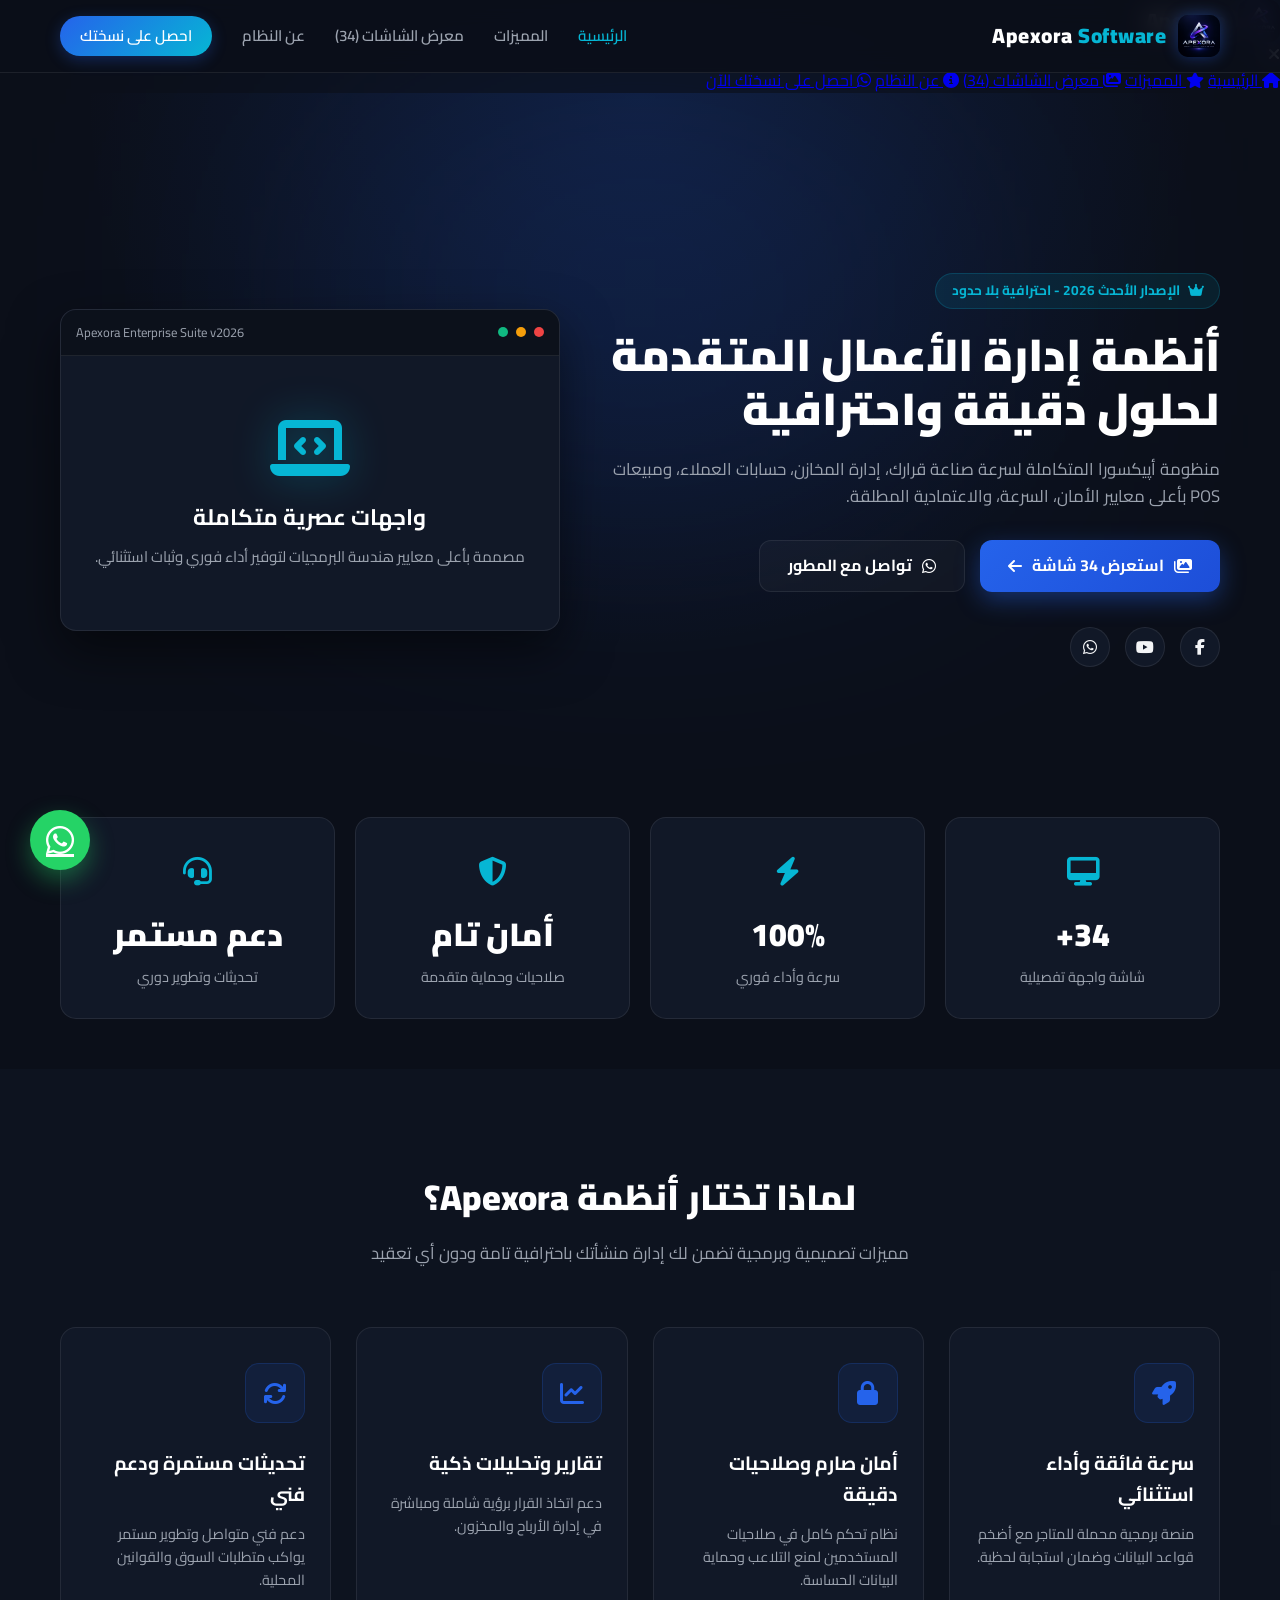
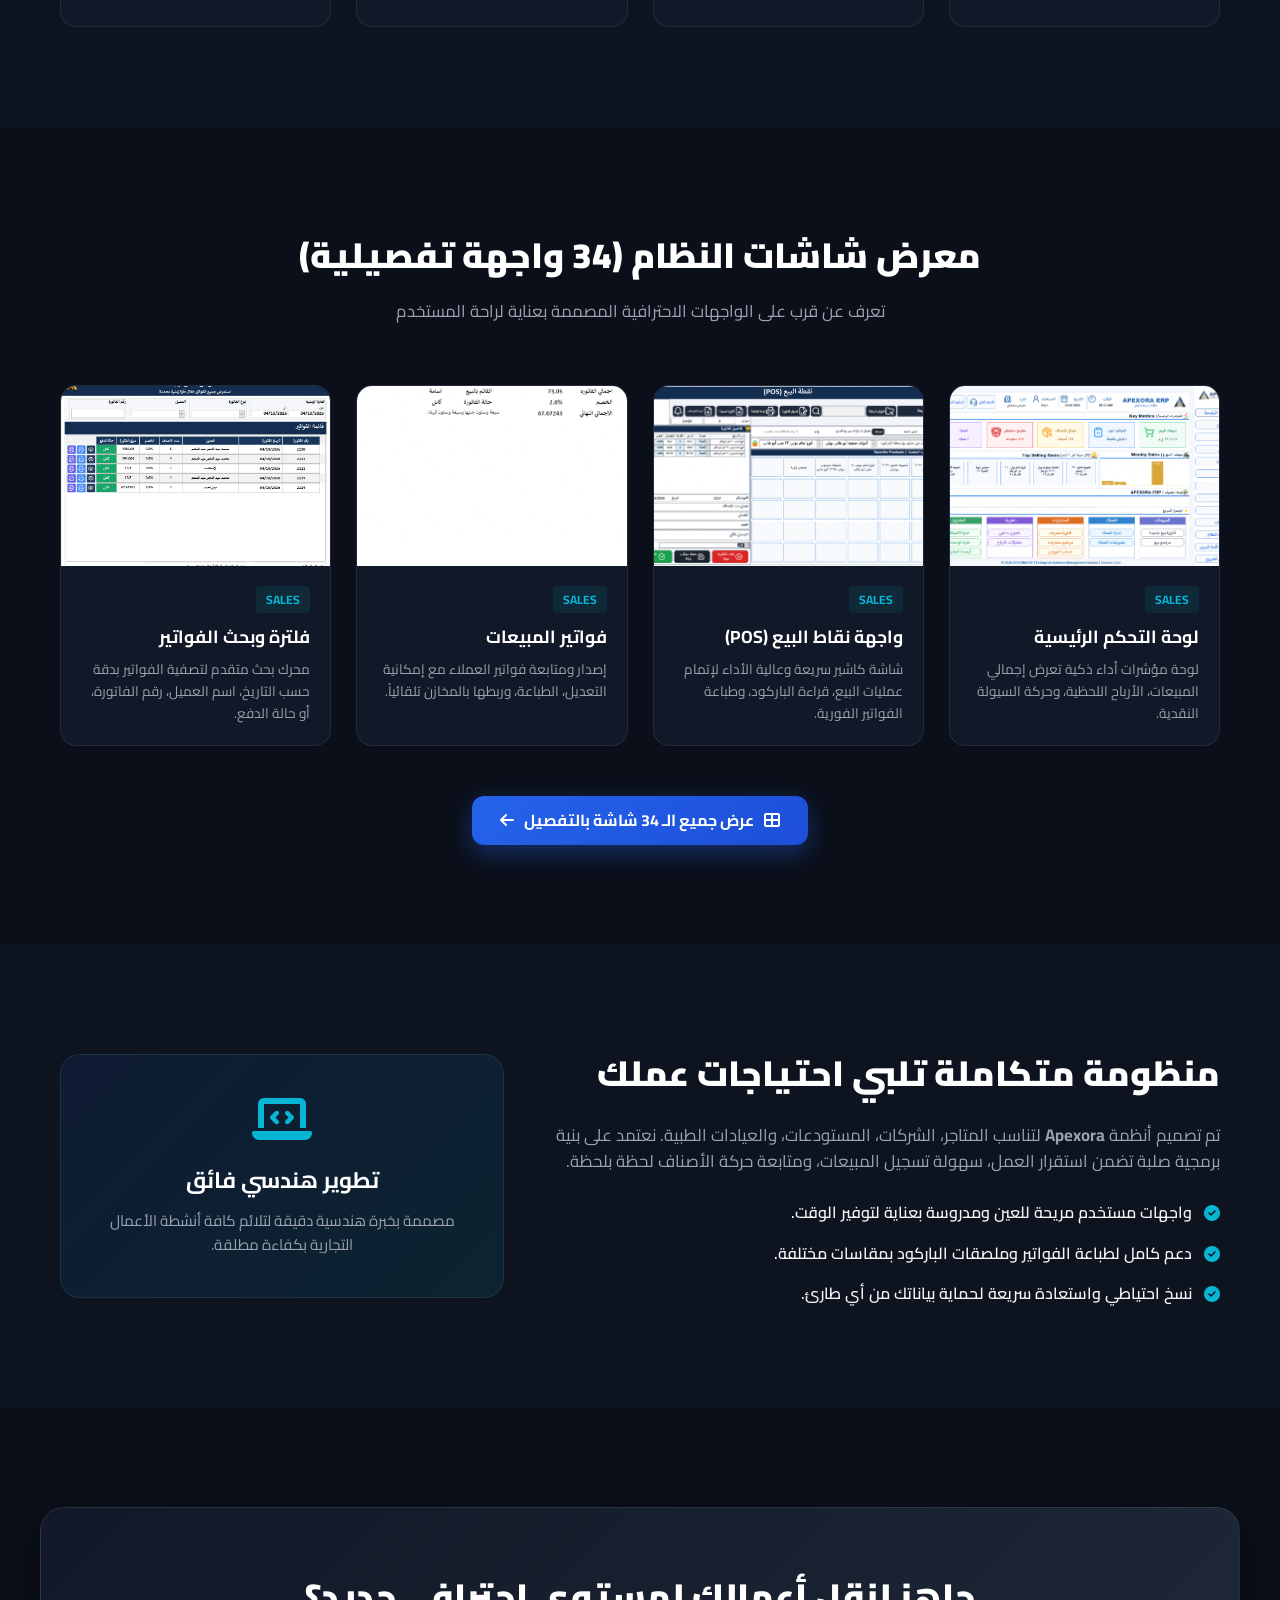
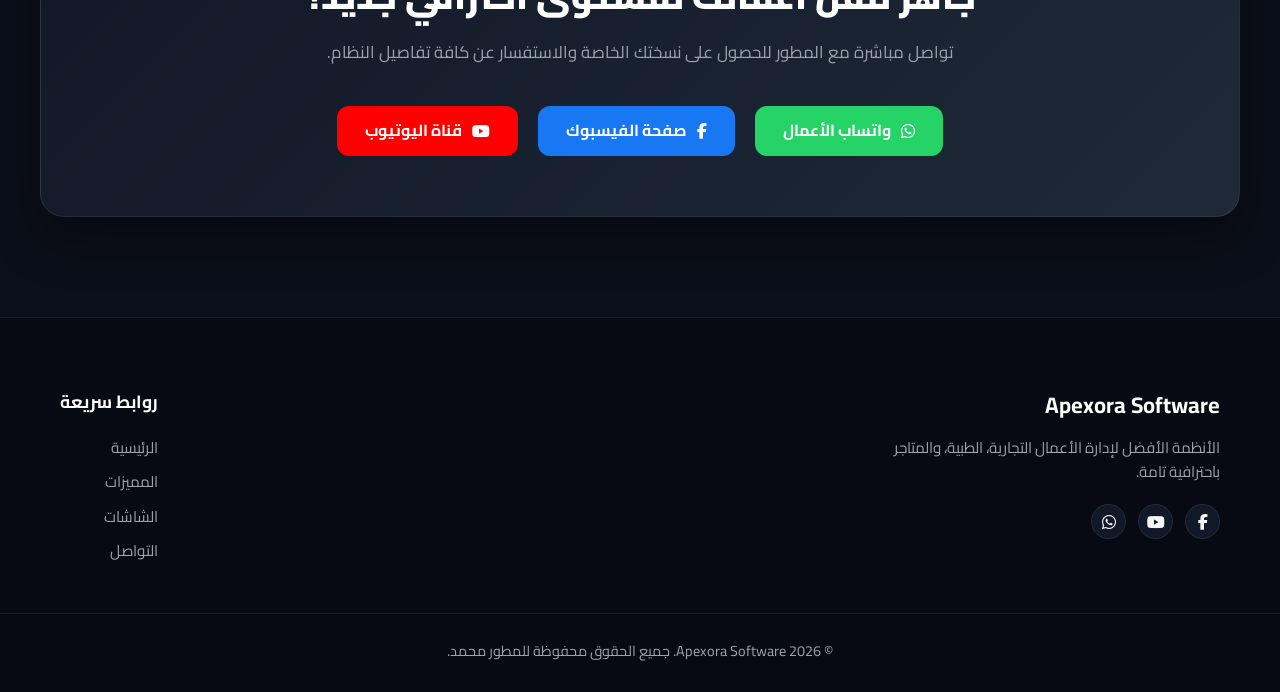
==== commit 55ea3ac2: "Update index.html" ====
--- a/index.html
+++ b/index.html
@@ -20,6 +20,8 @@
                 <img id="brandLogo" src="logo.jpg" alt="Apexora Logo" class="logo-img">
                 <span id="brandName" class="brand-title">Apexora <span class="highlight">Software</span></span>
             </div>
+            
+            <!-- Desktop Nav Links -->
             <nav class="nav-links">
                 <a href="index.html" class="active">الرئيسية</a>
                 <a href="#features">المميزات</a>
@@ -27,11 +29,34 @@
                 <a href="#about">عن النظام</a>
                 <a href="#" class="btn-cta-nav whatsapp-link">احصل على نسختك</a>
             </nav>
-            <div class="menu-toggle">
+
+            <!-- Mobile Menu Toggle Button -->
+            <div class="menu-toggle" id="menuToggle">
                 <i class="fas fa-bars"></i>
             </div>
         </div>
     </header>
+
+    <!-- Mobile Drawer Sidebar -->
+    <div class="mobile-drawer" id="mobileDrawer">
+        <div class="drawer-header">
+            <div class="logo-box">
+                <img src="logo.jpg" alt="Logo" class="logo-img">
+                <span class="brand-title">Apexora</span>
+            </div>
+            <div class="close-drawer" id="closeDrawer">
+                <i class="fas fa-times"></i>
+            </div>
+        </div>
+        <div class="drawer-links">
+            <a href="index.html" class="active"><i class="fas fa-home"></i> الرئيسية</a>
+            <a href="#features"><i class="fas fa-star"></i> المميزات</a>
+            <a href="screenshots.html"><i class="fas fa-images"></i> معرض الشاشات (34)</a>
+            <a href="#about"><i class="fas fa-info-circle"></i> عن النظام</a>
+            <a href="#" class="whatsapp-link mobile-cta-btn"><i class="fab fa-whatsapp"></i> احصل على نسختك الآن</a>
+        </div>
+    </div>
+    <div class="drawer-overlay" id="drawerOverlay"></div>
 
     <!-- Hero Section -->
     <section class="hero-section">
@@ -46,7 +71,7 @@
                 
                 <div class="hero-buttons">
                     <a href="screenshots.html" class="btn btn-primary">
-                        <i class="fas fa-images"></i> استعرض 34 شاشة تفصيلية <i class="fas fa-arrow-left"></i>
+                        <i class="fas fa-images"></i> استعرض 34 شاشة <i class="fas fa-arrow-left"></i>
                     </a>
                     <a href="#" class="btn btn-outline whatsapp-link">
                         <i class="fab fa-whatsapp"></i> تواصل مع المطور
@@ -234,6 +259,29 @@
     <script src="data.js"></script>
     <script>
         document.addEventListener("DOMContentLoaded", () => {
+            // تفعيل قائمة الموبايل الجانبية (Mobile Drawer)
+            const menuToggle = document.getElementById('menuToggle');
+            const closeDrawer = document.getElementById('closeDrawer');
+            const mobileDrawer = document.getElementById('mobileDrawer');
+            const drawerOverlay = document.getElementById('drawerOverlay');
+
+            function toggleDrawer() {
+                mobileDrawer.classList.toggle('open');
+                drawerOverlay.classList.toggle('active');
+            }
+
+            if(menuToggle) menuToggle.addEventListener('click', toggleDrawer);
+            if(closeDrawer) closeDrawer.addEventListener('click', toggleDrawer);
+            if(drawerOverlay) drawerOverlay.addEventListener('click', toggleDrawer);
+
+            // إغلاق القائمة عند الضغط على أي رابط بداخلها
+            document.querySelectorAll('.drawer-links a').forEach(link => {
+                link.addEventListener('click', () => {
+                    mobileDrawer.classList.remove('open');
+                    drawerOverlay.classList.remove('active');
+                });
+            });
+
             // توليد روابط الواتساب برمجياً بترميز آمن 100% لتجنب الرموز الغريبة
             const phone = "201100107585";
             const message = "السلام عليكم، أرغب في الاستفسار عن أنظمة Apexora المتكاملة لإدارة الأعمال وطلب تفاصيل أكثر";
--- a/style.css
+++ b/style.css
@@ -1,6 +1,20 @@
-/* ==========================================
-   Apexora Software - Main Stylesheet
-   ================================---------- */
+/* --- Google Fonts & Variables --- */
+@import url('https://fonts.googleapis.com/css2?family=Cairo:wght@300;400;600;700;900&display=swap');
+
+:root {
+    --primary: #2563eb;
+    --primary-dark: #1d4ed8;
+    --accent: #06b6d4;
+    --dark-bg: #0b0f19;
+    --card-bg: #111827;
+    --border-color: rgba(255, 255, 255, 0.08);
+    --text-main: #f3f4f6;
+    --text-muted: #9ca3af;
+    --whatsapp: #25d366;
+    --facebook: #1877f2;
+    --youtube: #ff0000;
+    --transition: all 0.3s cubic-bezier(0.4, 0, 0.2, 1);
+}
 
 * {
     margin: 0;
@@ -10,8 +24,9 @@
 }
 
 body {
-    background-color: #f8fafc;
-    color: #1e293b;
+    background-color: var(--dark-bg);
+    color: var(--text-main);
+    overflow-x: hidden;
     line-height: 1.6;
 }
 
@@ -21,15 +36,17 @@
     padding: 0 20px;
 }
 
-/* Header & Navigation */
+/* --- Header & Navigation --- */
 .main-header {
-    background: #0f172a;
-    color: #fff;
+    position: fixed;
+    top: 0;
+    left: 0;
+    width: 100%;
+    background: rgba(11, 15, 25, 0.85);
+    backdrop-filter: blur(12px);
+    border-bottom: 1px solid var(--border-color);
+    z-index: 1000;
     padding: 15px 0;
-    position: sticky;
-    top: 0;
-    z-index: 1000;
-    box-shadow: 0 4px 12px rgba(0,0,0,0.1);
 }
 
 .nav-container {
@@ -45,791 +62,676 @@
 }
 
 .logo-img {
-    width: 45px;
-    height: 45px;
-    border-radius: 8px;
+    width: 42px;
+    height: 42px;
+    border-radius: 10px;
     object-fit: cover;
+    box-shadow: 0 0 15px rgba(37, 99, 235, 0.4);
 }
 
 .brand-title {
-    font-size: 1.4rem;
+    font-size: 1.3rem;
     font-weight: 900;
     color: #fff;
+    letter-spacing: 0.5px;
+}
+
+.brand-title .highlight {
+    color: var(--accent);
 }
 
 .nav-links {
     display: flex;
     align-items: center;
-    gap: 25px;
+    gap: 30px;
 }
 
 .nav-links a {
-    color: #cbd5e1;
     text-decoration: none;
+    color: var(--text-muted);
     font-weight: 600;
-    transition: color 0.3s ease;
+    font-size: 0.95rem;
+    transition: var(--transition);
 }
 
 .nav-links a:hover, .nav-links a.active {
-    color: #38bdf8;
+    color: var(--accent);
 }
 
 .btn-cta-nav {
-    background: #2563eb;
+    background: linear-gradient(135deg, var(--primary), var(--accent));
     color: #fff !important;
     padding: 8px 20px;
     border-radius: 50px;
-    transition: background 0.3s ease;
+    box-shadow: 0 4px 15px rgba(37, 99, 235, 0.3);
 }
 
 .btn-cta-nav:hover {
-    background: #1d4ed8;
+    transform: translateY(-2px);
+    box-shadow: 0 6px 20px rgba(6, 182, 212, 0.4);
 }
 
 .menu-toggle {
     display: none;
     font-size: 1.5rem;
+    color: #fff;
     cursor: pointer;
-    color: #fff;
-}
-
-/* Hero Section */
+}
+
+/* --- Hero Section --- */
 .hero-section {
-    background: linear-gradient(135deg, #0f172a, #1e293b);
-    color: #fff;
-    padding: 90px 0 70px 0;
-    text-align: center;
+    position: relative;
+    padding: 180px 0 100px 0;
+    background: radial-gradient(circle at top center, rgba(37, 99, 235, 0.15), transparent 60%);
+}
+
+.hero-glow {
+    position: absolute;
+    top: 50px;
+    left: 50%;
+    transform: translateX(-50%);
+    width: 600px;
+    height: 300px;
+    background: var(--primary);
+    filter: blur(150px);
+    opacity: 0.2;
+    z-index: -1;
+}
+
+.hero-content-grid {
+    display: grid;
+    grid-template-columns: 1.1fr 0.9fr;
+    gap: 50px;
+    align-items: center;
 }
 
 .hero-badge {
     display: inline-flex;
     align-items: center;
     gap: 8px;
-    background: rgba(56, 189, 248, 0.15);
-    color: #38bdf8;
+    background: rgba(6, 182, 212, 0.1);
+    color: var(--accent);
     padding: 6px 16px;
     border-radius: 50px;
-    font-size: 0.9rem;
+    font-size: 0.85rem;
     font-weight: 700;
+    border: 1px solid rgba(6, 182, 212, 0.2);
     margin-bottom: 20px;
-    border: 1px solid rgba(56, 189, 248, 0.3);
-}
-
-.hero-section h1 {
+}
+
+.hero-text-side h1 {
     font-size: 2.8rem;
     font-weight: 900;
+    line-height: 1.2;
     margin-bottom: 20px;
-    max-width: 800px;
-    margin-left: auto;
+    color: #fff;
+}
+
+.hero-text-side p {
+    font-size: 1.05rem;
+    color: var(--text-muted);
+    margin-bottom: 30px;
+}
+
+.hero-buttons {
+    display: flex;
+    gap: 15px;
+    margin-bottom: 35px;
+}
+
+.btn {
+    display: inline-flex;
+    align-items: center;
+    gap: 10px;
+    padding: 12px 28px;
+    border-radius: 12px;
+    font-weight: 700;
+    font-size: 1rem;
+    text-decoration: none;
+    transition: var(--transition);
+    cursor: pointer;
+}
+
+.btn-primary {
+    background: linear-gradient(135deg, var(--primary), var(--primary-dark));
+    color: #fff;
+    box-shadow: 0 8px 25px rgba(37, 99, 235, 0.4);
+}
+
+.btn-primary:hover {
+    transform: translateY(-3px);
+    box-shadow: 0 12px 30px rgba(37, 99, 235, 0.6);
+}
+
+.btn-outline {
+    background: rgba(255, 255, 255, 0.03);
+    color: #fff;
+    border: 1px solid var(--border-color);
+}
+
+.btn-outline:hover {
+    background: rgba(255, 255, 255, 0.08);
+    border-color: var(--accent);
+    color: var(--accent);
+}
+
+.hero-social-links {
+    display: flex;
+    gap: 15px;
+}
+
+.hero-social-links a {
+    width: 40px;
+    height: 40px;
+    border-radius: 50%;
+    background: var(--card-bg);
+    border: 1px solid var(--border-color);
+    display: flex;
+    align-items: center;
+    justify-content: center;
+    color: var(--text-main);
+    text-decoration: none;
+    transition: var(--transition);
+}
+
+.hero-social-links a:hover {
+    background: var(--accent);
+    color: #fff;
+    border-color: var(--accent);
+    transform: translateY(-3px);
+}
+
+/* --- Hero Visual Mockup --- */
+.mockup-frame {
+    background: var(--card-bg);
+    border: 1px solid var(--border-color);
+    border-radius: 16px;
+    overflow: hidden;
+    box-shadow: 0 20px 50px rgba(0, 0, 0, 0.5);
+    position: relative;
+}
+
+.mockup-header {
+    background: rgba(0, 0, 0, 0.3);
+    padding: 12px 15px;
+    display: flex;
+    align-items: center;
+    gap: 8px;
+    border-bottom: 1px solid var(--border-color);
+}
+
+.dot {
+    width: 10px;
+    height: 10px;
+    border-radius: 50%;
+}
+.dot.red { background: #ef4444; }
+.dot.yellow { background: #f59e0b; }
+.dot.green { background: #10b981; }
+
+.mockup-title {
+    font-size: 0.8rem;
+    color: var(--text-muted);
     margin-right: auto;
 }
 
-.hero-section p {
-    font-size: 1.15rem;
-    color: #94a3b8;
-    max-width: 700px;
-    margin: 0 auto 35px auto;
-}
-
-.hero-buttons {
-    display: flex;
-    justify-content: center;
-    gap: 15px;
-    flex-wrap: wrap;
-}
-
-.btn {
-    padding: 12px 28px;
-    border-radius: 50px;
-    font-weight: 700;
-    text-decoration: none;
-    display: inline-flex;
-    align-items: center;
-    gap: 10px;
-    transition: all 0.3s ease;
-}
-
-.btn-primary {
-    background: #2563eb;
-    color: #fff;
-}
-
-.btn-primary:hover {
-    background: #1d4ed8;
-    transform: translateY(-2px);
-}
-
-.btn-outline {
-    background: transparent;
-    color: #fff;
-    border: 2px solid rgba(255,255,255,0.3);
-}
-
-.btn-outline:hover {
-    border-color: #fff;
-    background: rgba(255,255,255,0.05);
-    transform: translateY(-2px);
-}
-
-/* Hero Social Links */
-.hero-social-links {
-    display: flex;
-    justify-content: center;
-    gap: 15px;
-    margin-top: 30px;
-}
-
-.hero-social-links a {
-    width: 45px;
-    height: 45px;
-    background: rgba(255, 255, 255, 0.1);
-    border: 1px solid rgba(255, 255, 255, 0.2);
-    color: #fff;
-    display: flex;
-    align-items: center;
-    justify-content: center;
-    border-radius: 50%;
-    font-size: 1.2rem;
-    transition: all 0.3s ease;
-}
-
-.hero-social-links a:hover {
-    background: #38bdf8;
-    border-color: #38bdf8;
-    transform: translateY(-3px);
-}
-
-/* Stats Section */
+.mockup-body {
+    padding: 60px 30px;
+    text-align: center;
+    position: relative;
+}
+
+.mockup-main-icon {
+    font-size: 4rem;
+    color: var(--accent);
+    margin-bottom: 20px;
+    filter: drop-shadow(0 0 20px rgba(6, 182, 212, 0.4));
+}
+
+.mockup-body h3 {
+    font-size: 1.4rem;
+    margin-bottom: 10px;
+    color: #fff;
+}
+
+.mockup-body p {
+    font-size: 0.95rem;
+    color: var(--text-muted);
+}
+
+/* --- Stats Section --- */
 .stats-section {
-    background: linear-gradient(135deg, #0f172a, #1e293b);
-    color: #fff;
     padding: 50px 0;
-    border-top: 1px solid rgba(255,255,255,0.05);
 }
 
 .stats-grid {
     display: grid;
-    grid-template-columns: repeat(auto-fit, minmax(220px, 1fr));
-    gap: 30px;
+    grid-template-columns: repeat(4, 1fr);
+    gap: 20px;
+}
+
+.stat-box {
+    background: var(--card-bg);
+    border: 1px solid var(--border-color);
+    padding: 30px 20px;
+    border-radius: 16px;
     text-align: center;
-}
-
-.stat-box i {
-    font-size: 2.5rem;
-    color: #38bdf8;
+    transition: var(--transition);
+}
+
+.stat-box:hover {
+    border-color: var(--primary);
+    transform: translateY(-5px);
+}
+
+.stat-icon {
+    font-size: 1.8rem;
+    color: var(--accent);
     margin-bottom: 15px;
 }
 
 .stat-box h3 {
+    font-size: 2rem;
+    font-weight: 900;
+    color: #fff;
+    margin-bottom: 5px;
+}
+
+.stat-box p {
+    font-size: 0.9rem;
+    color: var(--text-muted);
+}
+
+/* --- Features Section --- */
+.features-section {
+    padding: 100px 0;
+    background: rgba(17, 24, 39, 0.5);
+}
+
+.section-title {
+    text-align: center;
+    max-width: 700px;
+    margin: 0 auto 60px auto;
+}
+
+.section-title h2 {
     font-size: 2.2rem;
     font-weight: 900;
-    margin-bottom: 5px;
-}
-
-.stat-box p {
-    color: #94a3b8;
-    font-size: 1rem;
-}
-
-/* Features Section */
-.features-section, .preview-showcase, .screenshots-section {
-    padding: 80px 0;
-}
-
-.section-title {
-    text-align: center;
-    margin-bottom: 50px;
-}
-
-.section-title h2 {
-    font-size: 2.3rem;
-    font-weight: 900;
-    color: #0f172a;
     margin-bottom: 15px;
+    color: #fff;
 }
 
 .section-title p {
-    color: #64748b;
-    font-size: 1.1rem;
+    color: var(--text-muted);
+    font-size: 1.05rem;
 }
 
 .features-grid {
     display: grid;
-    grid-template-columns: repeat(auto-fit, minmax(250px, 1fr));
-    gap: 30px;
+    grid-template-columns: repeat(4, 1fr);
+    gap: 25px;
 }
 
 .feature-card {
-    background: #fff;
+    background: var(--card-bg);
+    border: 1px solid var(--border-color);
     padding: 35px 25px;
     border-radius: 16px;
-    box-shadow: 0 10px 25px rgba(0,0,0,0.03);
-    border: 1px solid #e2e8f0;
-    transition: transform 0.3s ease, box-shadow 0.3s ease;
+    transition: var(--transition);
 }
 
 .feature-card:hover {
+    border-color: var(--accent);
     transform: translateY(-5px);
-    box-shadow: 0 15px 35px rgba(0,0,0,0.08);
-}
-
-.feature-card .icon-box {
+    box-shadow: 0 10px 30px rgba(0, 0, 0, 0.3);
+}
+
+.icon-box {
     width: 60px;
     height: 60px;
     background: rgba(37, 99, 235, 0.1);
-    color: #2563eb;
+    color: var(--primary);
     display: flex;
     align-items: center;
     justify-content: center;
-    border-radius: 12px;
+    border-radius: 14px;
     font-size: 1.5rem;
-    margin-bottom: 20px;
+    margin-bottom: 25px;
+    border: 1px solid rgba(37, 99, 235, 0.2);
 }
 
 .feature-card h3 {
-    font-size: 1.25rem;
+    font-size: 1.2rem;
     font-weight: 700;
     margin-bottom: 12px;
-    color: #0f172a;
+    color: #fff;
 }
 
 .feature-card p {
-    color: #64748b;
-    font-size: 0.95rem;
-}
-
-/* Screenshots & Previews Grid */
-.home-preview-grid, .screenshots-grid {
+    font-size: 0.9rem;
+    color: var(--text-muted);
+}
+
+/* --- Live Preview Showcase --- */
+.preview-showcase {
+    padding: 100px 0;
+}
+
+.home-preview-grid {
     display: grid;
-    grid-template-columns: repeat(auto-fit, minmax(280px, 1fr));
-    gap: 30px;
+    grid-template-columns: repeat(4, 1fr);
+    gap: 25px;
 }
 
 .screenshot-card {
-    background: #fff;
+    background: var(--card-bg);
+    border: 1px solid var(--border-color);
     border-radius: 16px;
     overflow: hidden;
-    box-shadow: 0 8px 20px rgba(0,0,0,0.04);
-    border: 1px solid #e2e8f0;
-    transition: all 0.3s ease;
-    display: flex;
-    flex-direction: column;
+    transition: var(--transition);
 }
 
 .screenshot-card:hover {
+    border-color: var(--accent);
     transform: translateY(-5px);
-    box-shadow: 0 15px 30px rgba(0,0,0,0.08);
 }
 
 .img-wrapper {
-    position: relative;
     width: 100%;
-    height: 190px;
+    height: 180px;
     overflow: hidden;
-    background: #f1f5f9;
+    background: #000;
 }
 
 .img-wrapper img {
     width: 100%;
     height: 100%;
     object-fit: cover;
-    transition: transform 0.4s ease;
+    transition: var(--transition);
 }
 
 .screenshot-card:hover .img-wrapper img {
     transform: scale(1.05);
 }
 
-.img-overlay {
-    position: absolute;
-    top: 0;
-    left: 0;
-    width: 100%;
-    height: 100%;
-    background: rgba(15, 23, 42, 0.6);
-    display: flex;
-    align-items: center;
-    justify-content: center;
-    opacity: 0;
-    transition: opacity 0.3s ease;
-}
-
-.img-wrapper:hover .img-overlay {
-    opacity: 1;
-}
-
-.zoom-btn {
-    background: #2563eb;
-    color: #fff;
-    border: none;
-    padding: 8px 18px;
-    border-radius: 30px;
-    font-weight: 600;
-    cursor: pointer;
-    display: inline-flex;
-    align-items: center;
-    gap: 8px;
-    transition: background 0.3s ease;
-}
-
-.zoom-btn:hover {
-    background: #1d4ed8;
-}
-
 .screenshot-info {
     padding: 20px;
-    flex-grow: 1;
-    display: flex;
-    flex-direction: column;
 }
 
 .tag-category {
-    display: inline-block;
-    background: #e0f2fe;
-    color: #0369a1;
     font-size: 0.75rem;
     font-weight: 700;
+    color: var(--accent);
+    background: rgba(6, 182, 212, 0.1);
     padding: 4px 10px;
-    border-radius: 20px;
+    border-radius: 4px;
+    display: inline-block;
     margin-bottom: 10px;
-    align-self: flex-start;
 }
 
 .screenshot-info h3 {
-    font-size: 1.15rem;
+    font-size: 1.1rem;
     font-weight: 700;
-    color: #0f172a;
     margin-bottom: 8px;
+    color: #fff;
 }
 
 .screenshot-info p {
-    color: #64748b;
-    font-size: 0.9rem;
-    flex-grow: 1;
-}
-
-/* Page Hero Header for Screenshots View */
-.page-hero {
-    background: linear-gradient(135deg, #0f172a, #1e293b);
-    color: #fff;
-    padding: 60px 0;
-    text-align: center;
-}
-
-.page-hero h1 {
-    font-size: 2.3rem;
-    font-weight: 900;
-    margin-bottom: 10px;
-}
-
-.page-hero p {
-    color: #94a3b8;
-}
-
-/* Search and Filters Controls */
-.controls-wrapper {
-    background: #fff;
-    padding: 25px;
-    border-radius: 16px;
-    box-shadow: 0 5px 15px rgba(0,0,0,0.03);
-    border: 1px solid #e2e8f0;
-    margin-bottom: 40px;
-    display: flex;
-    flex-direction: column;
-    gap: 20px;
-}
-
-.search-box {
-    position: relative;
-    width: 100%;
-}
-
-.search-box i {
-    position: absolute;
-    right: 20px;
-    top: 50%;
-    transform: translateY(-50%);
-    color: #94a3b8;
-}
-
-.search-box input {
-    width: 100%;
-    padding: 14px 50px 14px 20px;
-    border: 1px solid #cbd5e1;
-    border-radius: 50px;
-    font-size: 1rem;
-    outline: none;
-    transition: border-color 0.3s ease;
-}
-
-.search-box input:focus {
-    border-color: #2563eb;
-}
-
-.filter-buttons {
-    display: flex;
-    flex-wrap: wrap;
-    gap: 10px;
-}
-
-.filter-btn {
-    background: #f1f5f9;
-    border: 1px solid #cbd5e1;
-    color: #475569;
-    padding: 8px 18px;
-    border-radius: 30px;
-    font-weight: 600;
-    cursor: pointer;
-    transition: all 0.3s ease;
-}
-
-.filter-btn:hover, .filter-btn.active {
-    background: #2563eb;
-    color: #fff;
-    border-color: #2563eb;
-}
-
-.no-results {
-    text-align: center;
-    padding: 60px 0;
-    color: #64748b;
-}
-
-.no-results i {
-    font-size: 3rem;
-    color: #cbd5e1;
-    margin-bottom: 15px;
-}
-
-/* About Section */
+    font-size: 0.85rem;
+    color: var(--text-muted);
+}
+
+/* --- About Section --- */
 .about-section {
-    padding: 80px 0;
-    background: #fff;
-    border-top: 1px solid #e2e8f0;
+    padding: 100px 0;
+    background: rgba(17, 24, 39, 0.5);
 }
 
 .about-container {
     display: grid;
-    grid-template-columns: 1.2fr 1fr;
+    grid-template-columns: 1.2fr 0.8fr;
     gap: 50px;
     align-items: center;
 }
 
 .about-text h2 {
     font-size: 2.2rem;
-    color: #0f172a;
+    font-weight: 900;
     margin-bottom: 20px;
+    color: #fff;
 }
 
 .about-text p {
-    color: #475569;
-    line-height: 1.8;
-    margin-bottom: 20px;
+    color: var(--text-muted);
+    margin-bottom: 25px;
+    font-size: 1.05rem;
 }
 
 .about-list {
     list-style: none;
+    display: flex;
+    flex-direction: column;
+    gap: 15px;
 }
 
 .about-list li {
-    margin-bottom: 12px;
+    display: flex;
+    align-items: center;
+    gap: 12px;
     font-weight: 600;
-    color: #1e293b;
-    display: flex;
-    align-items: center;
-    gap: 10px;
+    color: var(--text-main);
 }
 
 .about-list li i {
-    color: #10b981;
+    color: var(--accent);
 }
 
 .highlight-box {
-    background: #f8fafc;
+    background: linear-gradient(135deg, rgba(37, 99, 235, 0.1), rgba(6, 182, 212, 0.1));
+    border: 1px solid var(--border-color);
     padding: 40px;
-    border-radius: 16px;
-    box-shadow: 0 10px 25px rgba(0,0,0,0.03);
+    border-radius: 20px;
     text-align: center;
-    border: 1px solid #e2e8f0;
 }
 
 .highlight-box i {
     font-size: 3rem;
-    color: #2563eb;
-    margin-bottom: 15px;
+    color: var(--accent);
+    margin-bottom: 20px;
 }
 
 .highlight-box h3 {
     font-size: 1.4rem;
     margin-bottom: 10px;
-    color: #0f172a;
+    color: #fff;
 }
 
 .highlight-box p {
-    color: #64748b;
-}
-
-/* Contact CTA Section */
+    color: var(--text-muted);
+    font-size: 0.95rem;
+}
+
+/* --- Contact Section --- */
 .contact-section {
-    padding: 80px 0;
-    background: linear-gradient(135deg, #1e293b, #0f172a);
+    padding: 100px 0;
+}
+
+.contact-box {
+    background: linear-gradient(135deg, var(--card-bg), #1f2937);
+    border: 1px solid var(--border-color);
+    padding: 60px 40px;
+    border-radius: 24px;
     text-align: center;
-    color: #fff;
+    box-shadow: 0 20px 50px rgba(0, 0, 0, 0.4);
 }
 
 .contact-box h2 {
     font-size: 2.2rem;
+    font-weight: 900;
     margin-bottom: 15px;
-    font-weight: 900;
+    color: #fff;
 }
 
 .contact-box p {
-    color: #94a3b8;
-    margin-bottom: 30px;
-    font-size: 1.1rem;
+    color: var(--text-muted);
+    margin-bottom: 40px;
+    font-size: 1.05rem;
 }
 
 .contact-social-buttons {
     display: flex;
     justify-content: center;
-    gap: 15px;
+    gap: 20px;
     flex-wrap: wrap;
-    margin-top: 25px;
-}
-
-.btn-whatsapp {
-    background-color: #25d366;
-    color: #fff;
-    padding: 14px 30px;
-    border-radius: 50px;
-    font-weight: 700;
-    display: inline-flex;
-    align-items: center;
-    gap: 10px;
-    text-decoration: none;
-    box-shadow: 0 4px 15px rgba(37, 211, 102, 0.3);
-    transition: all 0.3s ease;
-}
-
-.btn-whatsapp:hover {
-    background-color: #20ba5a;
-    transform: translateY(-2px);
-}
-
-.btn-facebook {
-    background-color: #1877f2;
-    color: #fff;
-    padding: 14px 30px;
-    border-radius: 50px;
-    font-weight: 700;
-    display: inline-flex;
-    align-items: center;
-    gap: 10px;
-    text-decoration: none;
-    transition: all 0.3s ease;
-}
-
-.btn-facebook:hover {
-    background-color: #145dbf;
-    transform: translateY(-2px);
-}
-
-.btn-youtube {
-    background-color: #ff0000;
-    color: #fff;
-    padding: 14px 30px;
-    border-radius: 50px;
-    font-weight: 700;
-    display: inline-flex;
-    align-items: center;
-    gap: 10px;
-    text-decoration: none;
-    transition: all 0.3s ease;
-}
-
-.btn-youtube:hover {
-    background-color: #cc0000;
-    transform: translateY(-2px);
-}
-
-/* Floating WhatsApp Button */
+}
+
+.btn-whatsapp { background: var(--whatsapp); color: #fff; }
+.btn-facebook { background: var(--facebook); color: #fff; }
+.btn-youtube { background: var(--youtube); color: #fff; }
+
+.btn-whatsapp:hover, .btn-facebook:hover, .btn-youtube:hover {
+    opacity: 0.9;
+    transform: translateY(-3px);
+}
+
+/* --- Floating WhatsApp --- */
 .floating-whatsapp {
     position: fixed;
     bottom: 30px;
     left: 30px;
-    background-color: #25d366;
-    color: #fff;
     width: 60px;
     height: 60px;
+    background: var(--whatsapp);
+    color: #fff;
     border-radius: 50%;
     display: flex;
     align-items: center;
     justify-content: center;
     font-size: 2rem;
-    box-shadow: 0 4px 20px rgba(37, 211, 102, 0.5);
-    z-index: 1000;
-    transition: all 0.3s ease;
+    box-shadow: 0 10px 25px rgba(37, 211, 102, 0.4);
+    z-index: 999;
+    transition: var(--transition);
     animation: pulse-whatsapp 2s infinite;
 }
 
+@keyframes pulse-whatsapp {
+    0% { box-shadow: 0 0 0 0 rgba(37, 211, 102, 0.6); }
+    70% { box-shadow: 0 0 0 15px rgba(37, 211, 102, 0); }
+    100% { box-shadow: 0 0 0 0 rgba(37, 211, 102, 0); }
+}
+
 .floating-whatsapp:hover {
-    background-color: #20ba5a;
     transform: scale(1.1);
 }
 
-@keyframes pulse-whatsapp {
-    0% {
-        box-shadow: 0 0 0 0 rgba(37, 211, 102, 0.7);
-    }
-    70% {
-        box-shadow: 0 0 0 15px rgba(37, 211, 102, 0);
-    }
-    100% {
-        box-shadow: 0 0 0 0 rgba(37, 211, 102, 0);
-    }
-}
-
-/* Footer Section */
+/* --- Footer --- */
 .main-footer {
-    background: #090d16;
-    color: #94a3b8;
-    padding: 60px 0 20px 0;
+    background: #070a12;
+    border-top: 1px solid var(--border-color);
+    padding: 70px 0 30px 0;
 }
 
 .footer-content {
     display: flex;
     justify-content: space-between;
     align-items: flex-start;
-    flex-wrap: wrap;
-    gap: 40px;
-    margin-bottom: 40px;
+    margin-bottom: 50px;
 }
 
 .footer-info h3 {
-    color: #fff;
-    font-size: 1.3rem;
+    font-size: 1.4rem;
+    color: #fff;
     margin-bottom: 12px;
 }
 
 .footer-info p {
+    color: var(--text-muted);
     max-width: 350px;
     font-size: 0.95rem;
+    margin-bottom: 20px;
 }
 
 .footer-social {
     display: flex;
     gap: 12px;
-    margin-top: 15px;
 }
 
 .footer-social a {
-    width: 38px;
-    height: 38px;
-    background: #1e293b;
-    color: #fff;
+    width: 35px;
+    height: 35px;
+    border-radius: 50%;
+    background: var(--card-bg);
+    border: 1px solid var(--border-color);
     display: flex;
     align-items: center;
     justify-content: center;
-    border-radius: 50%;
-    transition: 0.3s;
+    color: var(--text-main);
     text-decoration: none;
+    transition: var(--transition);
 }
 
 .footer-social a:hover {
-    background: #38bdf8;
+    background: var(--accent);
+    color: #fff;
+}
+
+.footer-links {
+    display: flex;
+    flex-direction: column;
+    gap: 10px;
 }
 
 .footer-links h4 {
     color: #fff;
+    margin-bottom: 10px;
     font-size: 1.1rem;
-    margin-bottom: 15px;
 }
 
 .footer-links a {
-    display: block;
-    color: #94a3b8;
+    color: var(--text-muted);
     text-decoration: none;
-    margin-bottom: 8px;
-    transition: color 0.3s ease;
+    font-size: 0.95rem;
+    transition: var(--transition);
 }
 
 .footer-links a:hover {
-    color: #38bdf8;
+    color: var(--accent);
+    padding-right: 5px;
 }
 
 .footer-bottom {
     text-align: center;
-    border-top: 1px solid rgba(255,255,255,0.05);
-    padding-top: 20px;
+    border-top: 1px solid var(--border-color);
+    padding-top: 25px;
+    color: var(--text-muted);
     font-size: 0.9rem;
 }
 
-/* Lightbox Modal */
-.lightbox-modal {
-    display: none;
-    position: fixed;
-    z-index: 2000;
-    top: 0;
-    left: 0;
-    width: 100%;
-    height: 100%;
-    background: rgba(0, 0, 0, 0.9);
-    flex-direction: column;
-    align-items: center;
-    justify-content: center;
-    padding: 20px;
-}
-
-.lightbox-close {
-    position: absolute;
-    top: 20px;
-    right: 30px;
-    color: #fff;
-    font-size: 3rem;
-    font-weight: bold;
-    cursor: pointer;
-}
-
-.lightbox-modal img {
-    max-width: 90%;
-    max-height: 75vh;
-    border-radius: 8px;
-    box-shadow: 0 5px 25px rgba(0,0,0,0.5);
-}
-
-.lightbox-caption {
-    color: #fff;
-    text-align: center;
-    margin-top: 20px;
-    font-size: 1.1rem;
-}
-
-/* Responsive Design */
+/* --- Responsive Media Queries --- */
+@media (max-width: 992px) {
+    .hero-content-grid, .about-container, .features-grid, .home-preview-grid, .stats-grid {
+        grid-template-columns: 1fr 1fr;
+    }
+    .hero-text-side h1 {
+        font-size: 2.3rem;
+    }
+}
+
 @media (max-width: 768px) {
+    .hero-content-grid, .about-container, .features-grid, .home-preview-grid, .stats-grid {
+        grid-template-columns: 1fr;
+    }
     .nav-links {
         display: none;
-        flex-direction: column;
-        position: absolute;
-        top: 70px;
-        right: 0;
-        width: 100%;
-        background: #0f172a;
-        padding: 20px;
-        box-shadow: 0 10px 20px rgba(0,0,0,0.2);
-    }
-    .nav-links.active {
-        display: flex;
     }
     .menu-toggle {
         display: block;
     }
-    .hero-section h1 {
-        font-size: 2.1rem;
-    }
-    .about-container {
-        grid-template-columns: 1fr;
+    .hero-text-side h1 {
+        font-size: 2rem;
     }
     .footer-content {
         flex-direction: column;
+        gap: 30px;
     }
 }
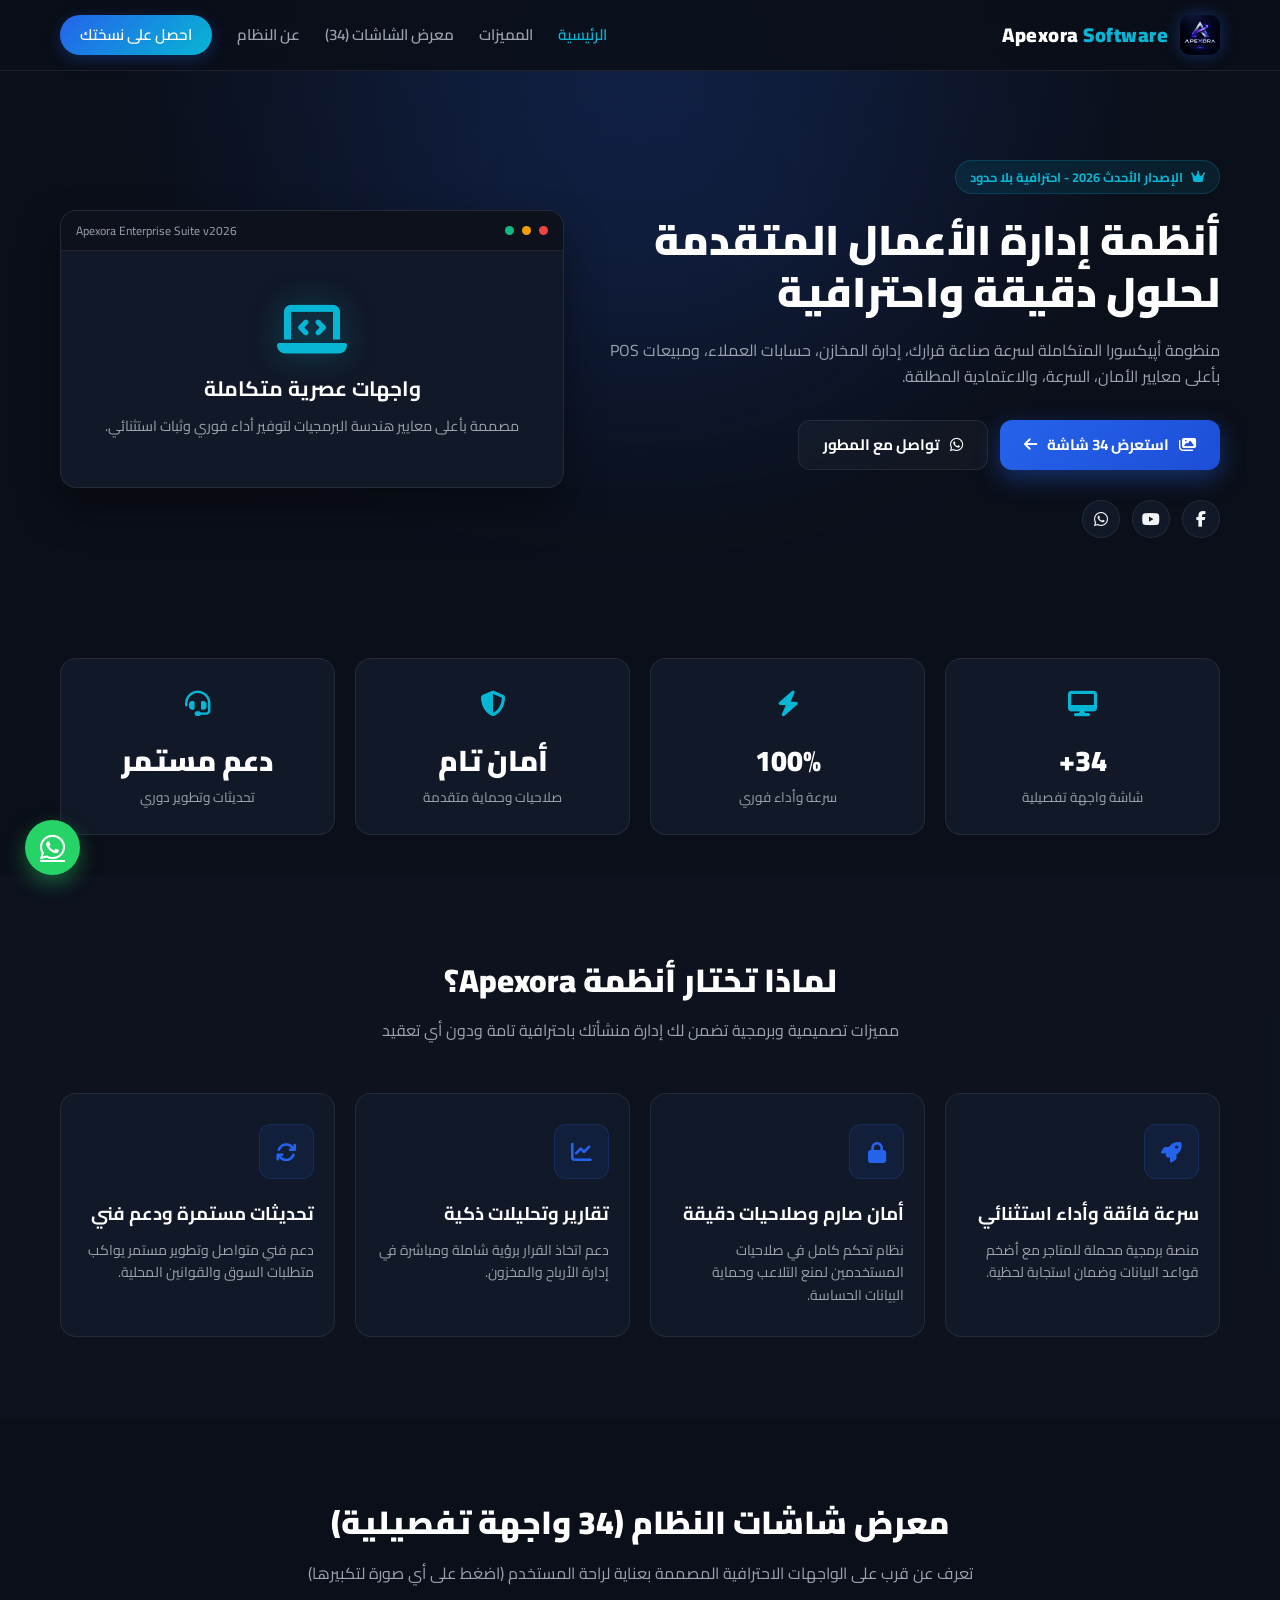
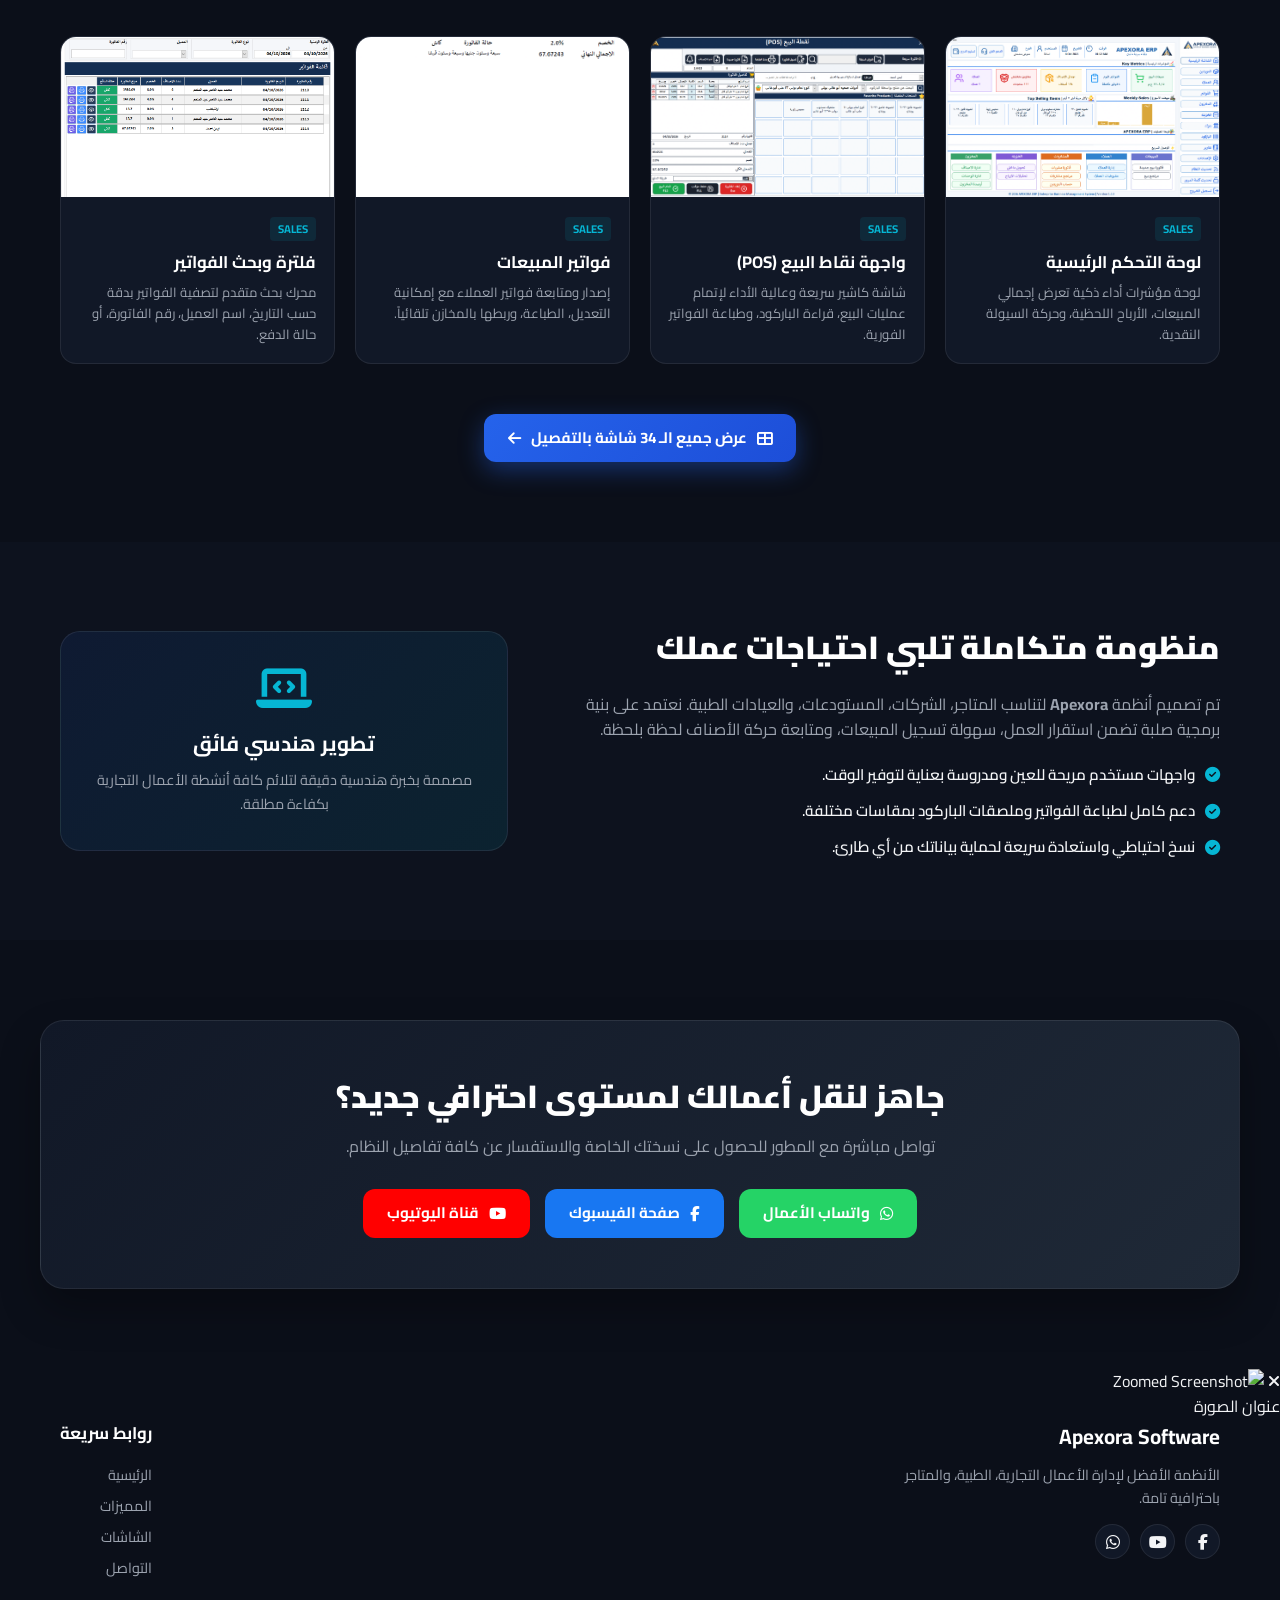
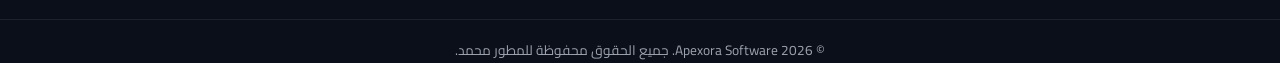
==== commit ee084b72: "Update index.html" ====
--- a/index.html
+++ b/index.html
@@ -21,7 +21,6 @@
                 <span id="brandName" class="brand-title">Apexora <span class="highlight">Software</span></span>
             </div>
             
-            <!-- Desktop Nav Links -->
             <nav class="nav-links">
                 <a href="index.html" class="active">الرئيسية</a>
                 <a href="#features">المميزات</a>
@@ -30,7 +29,6 @@
                 <a href="#" class="btn-cta-nav whatsapp-link">احصل على نسختك</a>
             </nav>
 
-            <!-- Mobile Menu Toggle Button -->
             <div class="menu-toggle" id="menuToggle">
                 <i class="fas fa-bars"></i>
             </div>
@@ -168,11 +166,11 @@
         <div class="container">
             <div class="section-title">
                 <h2>معرض شاشات النظام (34 واجهة تفصيلية)</h2>
-                <p>تعرف عن قرب على الواجهات الاحترافية المصممة بعناية لراحة المستخدم</p>
+                <p>تعرف عن قرب على الواجهات الاحترافية المصممة بعناية لراحة المستخدم (اضغط على أي صورة لتكبيرها)</p>
             </div>
             
             <div id="homePreviewGrid" class="home-preview-grid">
-                <!-- سيتم تعبئتها ديناميكياً بأبرز الشاشات -->
+                <!-- تعبئة ديناميكية -->
             </div>
 
             <div class="center-btn-box" style="text-align: center; margin-top: 50px;">
@@ -225,13 +223,22 @@
         </div>
     </section>
 
+    <!-- Image Lightbox Modal (نافذة عرض وتكبير الصور) -->
+    <div class="image-lightbox-modal" id="imageLightbox">
+        <div class="lightbox-content-wrapper">
+            <span class="lightbox-close" id="lightboxClose"><i class="fas fa-times"></i></span>
+            <img id="lightboxImg" src="" alt="Zoomed Screenshot">
+            <div class="lightbox-caption" id="lightboxCaption">عنوان الصورة</div>
+        </div>
+    </div>
+
     <!-- Floating WhatsApp Button -->
     <a href="#" class="floating-whatsapp whatsapp-link" title="تواصل عبر الواتساب">
         <i class="fab fa-whatsapp"></i>
     </a>
 
     <!-- Footer Section -->
-    <footer class="main-footer">
+    <main-footer class="main-footer">
         <div class="container footer-content">
             <div class="footer-info">
                 <h3>Apexora Software</h3>
@@ -253,13 +260,13 @@
         <div class="footer-bottom">
             <p>&copy; 2026 Apexora Software. جميع الحقوق محفوظة للمطور محمد.</p>
         </div>
-    </footer>
-
-    <!-- Data JS & Home Script -->
+    </main-footer>
+
+    <!-- Data JS & Home Script with Lightbox Support -->
     <script src="data.js"></script>
     <script>
         document.addEventListener("DOMContentLoaded", () => {
-            // تفعيل قائمة الموبايل الجانبية (Mobile Drawer)
+            // قائمة الموبايل الجانبية
             const menuToggle = document.getElementById('menuToggle');
             const closeDrawer = document.getElementById('closeDrawer');
             const mobileDrawer = document.getElementById('mobileDrawer');
@@ -274,7 +281,6 @@
             if(closeDrawer) closeDrawer.addEventListener('click', toggleDrawer);
             if(drawerOverlay) drawerOverlay.addEventListener('click', toggleDrawer);
 
-            // إغلاق القائمة عند الضغط على أي رابط بداخلها
             document.querySelectorAll('.drawer-links a').forEach(link => {
                 link.addEventListener('click', () => {
                     mobileDrawer.classList.remove('open');
@@ -282,7 +288,7 @@
                 });
             });
 
-            // توليد روابط الواتساب برمجياً بترميز آمن 100% لتجنب الرموز الغريبة
+            // روابط الواتساب الآمنة
             const phone = "201100107585";
             const message = "السلام عليكم، أرغب في الاستفسار عن أنظمة Apexora المتكاملة لإدارة الأعمال وطلب تفاصيل أكثر";
             const whatsappUrl = `https://wa.me/${phone}?text=${encodeURIComponent(message)}`;
@@ -301,8 +307,9 @@
                         const card = document.createElement('div');
                         card.className = 'screenshot-card';
                         card.innerHTML = `
-                            <div class="img-wrapper">
+                            <div class="img-wrapper" onclick="openLightbox('${item.fileName}', '${item.title}')">
                                 <img src="${item.fileName}" alt="${item.title}" loading="lazy">
+                                <div class="zoom-overlay-icon"><i class="fas fa-search-plus"></i></div>
                             </div>
                             <div class="screenshot-info">
                                 <span class="tag-category">${item.category.toUpperCase()}</span>
@@ -314,6 +321,38 @@
                     });
                 }
             }
+
+            // Lightbox Logic (برمجية تكبير الصور)
+            const lightbox = document.getElementById('imageLightbox');
+            const lightboxImg = document.getElementById('lightboxImg');
+            const lightboxCaption = document.getElementById('lightboxCaption');
+            const lightboxClose = document.getElementById('lightboxClose');
+
+            window.openLightbox = function(imgSrc, captionText) {
+                if(lightbox && lightboxImg) {
+                    lightboxImg.src = imgSrc;
+                    lightboxCaption.textContent = captionText || "شاشة من النظام";
+                    lightbox.classList.add('active');
+                    document.body.style.overflow = 'hidden'; // منع خلفية الصفحة من السحب
+                }
+            };
+
+            function closeLightboxFunc() {
+                if(lightbox) {
+                    lightbox.classList.remove('active');
+                    document.body.style.overflow = 'auto';
+                }
+            }
+
+            if(lightboxClose) lightboxClose.addEventListener('click', closeLightboxFunc);
+            if(lightbox) {
+                lightbox.addEventListener('click', (e) => {
+                    if(e.target === lightbox) closeLightboxFunc();
+                });
+            }
+            document.addEventListener('keydown', (e) => {
+                if(e.key === 'Escape') closeLightboxFunc();
+            });
         });
     </script>
 </body>
--- a/style.css
+++ b/style.css
@@ -28,6 +28,7 @@
     color: var(--text-main);
     overflow-x: hidden;
     line-height: 1.6;
+    -webkit-tap-highlight-color: transparent;
 }
 
 .container {
@@ -42,7 +43,7 @@
     top: 0;
     left: 0;
     width: 100%;
-    background: rgba(11, 15, 25, 0.85);
+    background: rgba(11, 15, 25, 0.9);
     backdrop-filter: blur(12px);
     border-bottom: 1px solid var(--border-color);
     z-index: 1000;
@@ -62,15 +63,15 @@
 }
 
 .logo-img {
-    width: 42px;
-    height: 42px;
+    width: 40px;
+    height: 40px;
     border-radius: 10px;
     object-fit: cover;
     box-shadow: 0 0 15px rgba(37, 99, 235, 0.4);
 }
 
 .brand-title {
-    font-size: 1.3rem;
+    font-size: 1.25rem;
     font-weight: 900;
     color: #fff;
     letter-spacing: 0.5px;
@@ -83,7 +84,7 @@
 .nav-links {
     display: flex;
     align-items: center;
-    gap: 30px;
+    gap: 25px;
 }
 
 .nav-links a {
@@ -116,12 +117,122 @@
     font-size: 1.5rem;
     color: #fff;
     cursor: pointer;
+    background: rgba(255, 255, 255, 0.05);
+    width: 40px;
+    height: 40px;
+    border-radius: 10px;
+    align-items: center;
+    justify-content: center;
+    border: 1px solid var(--border-color);
+}
+
+/* --- Mobile Drawer Sidebar Styles --- */
+.mobile-drawer {
+    position: fixed;
+    top: 0;
+    right: -300px;
+    width: 280px;
+    height: 100vh;
+    background: #0e1320;
+    border-left: 1px solid var(--border-color);
+    z-index: 1100;
+    transition: right 0.4s cubic-bezier(0.4, 0, 0.2, 1);
+    display: flex;
+    flex-direction: column;
+    padding: 20px;
+}
+
+.mobile-drawer.open {
+    right: 0;
+}
+
+.drawer-header {
+    display: flex;
+    justify-content: space-between;
+    align-items: center;
+    margin-bottom: 30px;
+    padding-bottom: 15px;
+    border-bottom: 1px solid var(--border-color);
+}
+
+.close-drawer {
+    font-size: 1.3rem;
+    color: var(--text-muted);
+    cursor: pointer;
+    width: 35px;
+    height: 35px;
+    background: rgba(255, 255, 255, 0.05);
+    border-radius: 8px;
+    display: flex;
+    align-items: center;
+    justify-content: center;
+}
+
+.close-drawer:hover {
+    color: #fff;
+    background: rgba(239, 68, 68, 0.2);
+}
+
+.drawer-links {
+    display: flex;
+    flex-direction: column;
+    gap: 15px;
+}
+
+.drawer-links a {
+    text-decoration: none;
+    color: var(--text-muted);
+    font-size: 1.05rem;
+    font-weight: 600;
+    padding: 12px 15px;
+    border-radius: 10px;
+    transition: var(--transition);
+    display: flex;
+    align-items: center;
+    gap: 12px;
+}
+
+.drawer-links a i {
+    width: 20px;
+    color: var(--accent);
+}
+
+.drawer-links a:hover, .drawer-links a.active {
+    background: rgba(37, 99, 235, 0.15);
+    color: #fff;
+}
+
+.mobile-cta-btn {
+    background: var(--whatsapp) !important;
+    color: #fff !important;
+    margin-top: 15px;
+    justify-content: center !important;
+    box-shadow: 0 4px 15px rgba(37, 211, 102, 0.3);
+}
+
+.drawer-overlay {
+    position: fixed;
+    top: 0;
+    left: 0;
+    width: 100vw;
+    height: 100vh;
+    background: rgba(0, 0, 0, 0.6);
+    backdrop-filter: blur(4px);
+    z-index: 1050;
+    opacity: 0;
+    visibility: hidden;
+    transition: var(--transition);
+}
+
+.drawer-overlay.active {
+    opacity: 1;
+    visibility: visible;
 }
 
 /* --- Hero Section --- */
 .hero-section {
     position: relative;
-    padding: 180px 0 100px 0;
+    padding: 160px 0 80px 0;
     background: radial-gradient(circle at top center, rgba(37, 99, 235, 0.15), transparent 60%);
 }
 
@@ -130,10 +241,10 @@
     top: 50px;
     left: 50%;
     transform: translateX(-50%);
-    width: 600px;
-    height: 300px;
+    width: 500px;
+    height: 250px;
     background: var(--primary);
-    filter: blur(150px);
+    filter: blur(140px);
     opacity: 0.2;
     z-index: -1;
 }
@@ -141,7 +252,7 @@
 .hero-content-grid {
     display: grid;
     grid-template-columns: 1.1fr 0.9fr;
-    gap: 50px;
+    gap: 40px;
     align-items: center;
 }
 
@@ -151,42 +262,44 @@
     gap: 8px;
     background: rgba(6, 182, 212, 0.1);
     color: var(--accent);
-    padding: 6px 16px;
+    padding: 6px 14px;
     border-radius: 50px;
-    font-size: 0.85rem;
+    font-size: 0.8rem;
     font-weight: 700;
     border: 1px solid rgba(6, 182, 212, 0.2);
     margin-bottom: 20px;
 }
 
 .hero-text-side h1 {
-    font-size: 2.8rem;
+    font-size: 2.6rem;
     font-weight: 900;
-    line-height: 1.2;
+    line-height: 1.25;
     margin-bottom: 20px;
     color: #fff;
 }
 
 .hero-text-side p {
-    font-size: 1.05rem;
+    font-size: 1rem;
     color: var(--text-muted);
     margin-bottom: 30px;
 }
 
 .hero-buttons {
     display: flex;
-    gap: 15px;
-    margin-bottom: 35px;
+    gap: 12px;
+    margin-bottom: 30px;
+    flex-wrap: wrap;
 }
 
 .btn {
     display: inline-flex;
     align-items: center;
+    justify-content: center;
     gap: 10px;
-    padding: 12px 28px;
+    padding: 12px 24px;
     border-radius: 12px;
     font-weight: 700;
-    font-size: 1rem;
+    font-size: 0.95rem;
     text-decoration: none;
     transition: var(--transition);
     cursor: pointer;
@@ -199,8 +312,8 @@
 }
 
 .btn-primary:hover {
-    transform: translateY(-3px);
-    box-shadow: 0 12px 30px rgba(37, 99, 235, 0.6);
+    transform: translateY(-2px);
+    box-shadow: 0 10px 25px rgba(37, 99, 235, 0.6);
 }
 
 .btn-outline {
@@ -217,12 +330,12 @@
 
 .hero-social-links {
     display: flex;
-    gap: 15px;
+    gap: 12px;
 }
 
 .hero-social-links a {
-    width: 40px;
-    height: 40px;
+    width: 38px;
+    height: 38px;
     border-radius: 50%;
     background: var(--card-bg);
     border: 1px solid var(--border-color);
@@ -238,7 +351,6 @@
     background: var(--accent);
     color: #fff;
     border-color: var(--accent);
-    transform: translateY(-3px);
 }
 
 /* --- Hero Visual Mockup --- */
@@ -247,13 +359,12 @@
     border: 1px solid var(--border-color);
     border-radius: 16px;
     overflow: hidden;
-    box-shadow: 0 20px 50px rgba(0, 0, 0, 0.5);
-    position: relative;
+    box-shadow: 0 20px 40px rgba(0, 0, 0, 0.4);
 }
 
 .mockup-header {
     background: rgba(0, 0, 0, 0.3);
-    padding: 12px 15px;
+    padding: 10px 15px;
     display: flex;
     align-items: center;
     gap: 8px;
@@ -261,8 +372,8 @@
 }
 
 .dot {
-    width: 10px;
-    height: 10px;
+    width: 9px;
+    height: 9px;
     border-radius: 50%;
 }
 .dot.red { background: #ef4444; }
@@ -270,38 +381,37 @@
 .dot.green { background: #10b981; }
 
 .mockup-title {
-    font-size: 0.8rem;
+    font-size: 0.75rem;
     color: var(--text-muted);
     margin-right: auto;
 }
 
 .mockup-body {
-    padding: 60px 30px;
+    padding: 50px 20px;
     text-align: center;
-    position: relative;
 }
 
 .mockup-main-icon {
-    font-size: 4rem;
-    color: var(--accent);
-    margin-bottom: 20px;
-    filter: drop-shadow(0 0 20px rgba(6, 182, 212, 0.4));
+    font-size: 3.5rem;
+    color: var(--accent);
+    margin-bottom: 15px;
+    filter: drop-shadow(0 0 15px rgba(6, 182, 212, 0.4));
 }
 
 .mockup-body h3 {
-    font-size: 1.4rem;
-    margin-bottom: 10px;
+    font-size: 1.3rem;
+    margin-bottom: 8px;
     color: #fff;
 }
 
 .mockup-body p {
-    font-size: 0.95rem;
+    font-size: 0.9rem;
     color: var(--text-muted);
 }
 
 /* --- Stats Section --- */
 .stats-section {
-    padding: 50px 0;
+    padding: 40px 0;
 }
 
 .stats-grid {
@@ -313,7 +423,7 @@
 .stat-box {
     background: var(--card-bg);
     border: 1px solid var(--border-color);
-    padding: 30px 20px;
+    padding: 25px 15px;
     border-radius: 16px;
     text-align: center;
     transition: var(--transition);
@@ -321,106 +431,104 @@
 
 .stat-box:hover {
     border-color: var(--primary);
-    transform: translateY(-5px);
 }
 
 .stat-icon {
+    font-size: 1.6rem;
+    color: var(--accent);
+    margin-bottom: 12px;
+}
+
+.stat-box h3 {
     font-size: 1.8rem;
-    color: var(--accent);
-    margin-bottom: 15px;
-}
-
-.stat-box h3 {
-    font-size: 2rem;
     font-weight: 900;
     color: #fff;
-    margin-bottom: 5px;
+    margin-bottom: 4px;
 }
 
 .stat-box p {
-    font-size: 0.9rem;
+    font-size: 0.85rem;
     color: var(--text-muted);
 }
 
 /* --- Features Section --- */
 .features-section {
-    padding: 100px 0;
-    background: rgba(17, 24, 39, 0.5);
+    padding: 80px 0;
+    background: rgba(17, 24, 39, 0.4);
 }
 
 .section-title {
     text-align: center;
     max-width: 700px;
-    margin: 0 auto 60px auto;
+    margin: 0 auto 50px auto;
 }
 
 .section-title h2 {
-    font-size: 2.2rem;
+    font-size: 2rem;
     font-weight: 900;
-    margin-bottom: 15px;
+    margin-bottom: 12px;
     color: #fff;
 }
 
 .section-title p {
     color: var(--text-muted);
-    font-size: 1.05rem;
+    font-size: 1rem;
 }
 
 .features-grid {
     display: grid;
     grid-template-columns: repeat(4, 1fr);
-    gap: 25px;
+    gap: 20px;
 }
 
 .feature-card {
     background: var(--card-bg);
     border: 1px solid var(--border-color);
-    padding: 35px 25px;
+    padding: 30px 20px;
     border-radius: 16px;
     transition: var(--transition);
 }
 
 .feature-card:hover {
     border-color: var(--accent);
-    transform: translateY(-5px);
-    box-shadow: 0 10px 30px rgba(0, 0, 0, 0.3);
+    transform: translateY(-4px);
 }
 
 .icon-box {
-    width: 60px;
-    height: 60px;
+    width: 55px;
+    height: 55px;
     background: rgba(37, 99, 235, 0.1);
     color: var(--primary);
     display: flex;
     align-items: center;
     justify-content: center;
-    border-radius: 14px;
-    font-size: 1.5rem;
-    margin-bottom: 25px;
+    border-radius: 12px;
+    font-size: 1.3rem;
+    margin-bottom: 20px;
     border: 1px solid rgba(37, 99, 235, 0.2);
 }
 
 .feature-card h3 {
-    font-size: 1.2rem;
+    font-size: 1.15rem;
     font-weight: 700;
-    margin-bottom: 12px;
+    margin-bottom: 10px;
     color: #fff;
 }
 
 .feature-card p {
-    font-size: 0.9rem;
+    font-size: 0.88rem;
     color: var(--text-muted);
 }
 
 /* --- Live Preview Showcase --- */
 .preview-showcase {
-    padding: 100px 0;
+    padding: 80px 0;
 }
 
 .home-preview-grid {
     display: grid;
     grid-template-columns: repeat(4, 1fr);
-    gap: 25px;
+    gap: 20px;
 }
 
 .screenshot-card {
@@ -433,12 +541,11 @@
 
 .screenshot-card:hover {
     border-color: var(--accent);
-    transform: translateY(-5px);
 }
 
 .img-wrapper {
     width: 100%;
-    height: 180px;
+    height: 160px;
     overflow: hidden;
     background: #000;
 }
@@ -455,71 +562,72 @@
 }
 
 .screenshot-info {
-    padding: 20px;
+    padding: 18px;
 }
 
 .tag-category {
-    font-size: 0.75rem;
+    font-size: 0.7rem;
     font-weight: 700;
     color: var(--accent);
     background: rgba(6, 182, 212, 0.1);
-    padding: 4px 10px;
+    padding: 3px 8px;
     border-radius: 4px;
     display: inline-block;
-    margin-bottom: 10px;
+    margin-bottom: 8px;
 }
 
 .screenshot-info h3 {
-    font-size: 1.1rem;
+    font-size: 1.05rem;
     font-weight: 700;
-    margin-bottom: 8px;
+    margin-bottom: 6px;
     color: #fff;
 }
 
 .screenshot-info p {
-    font-size: 0.85rem;
+    font-size: 0.82rem;
     color: var(--text-muted);
 }
 
 /* --- About Section --- */
 .about-section {
-    padding: 100px 0;
-    background: rgba(17, 24, 39, 0.5);
+    padding: 80px 0;
+    background: rgba(17, 24, 39, 0.4);
 }
 
 .about-container {
     display: grid;
     grid-template-columns: 1.2fr 0.8fr;
-    gap: 50px;
+    gap: 40px;
     align-items: center;
 }
 
 .about-text h2 {
-    font-size: 2.2rem;
+    font-size: 2rem;
     font-weight: 900;
+    margin-bottom: 18px;
+    color: #fff;
+}
+
+.about-text p {
+    color: var(--text-muted);
     margin-bottom: 20px;
-    color: #fff;
-}
-
-.about-text p {
-    color: var(--text-muted);
-    margin-bottom: 25px;
-    font-size: 1.05rem;
+    font-size: 1rem;
 }
 
 .about-list {
     list-style: none;
     display: flex;
     flex-direction: column;
-    gap: 15px;
+    gap: 12px;
 }
 
 .about-list li {
     display: flex;
     align-items: center;
-    gap: 12px;
+    gap: 10px;
     font-weight: 600;
     color: var(--text-main);
+    font-size: 0.95rem;
 }
 
 .about-list li i {
@@ -529,59 +637,59 @@
 .highlight-box {
     background: linear-gradient(135deg, rgba(37, 99, 235, 0.1), rgba(6, 182, 212, 0.1));
     border: 1px solid var(--border-color);
-    padding: 40px;
+    padding: 35px 25px;
     border-radius: 20px;
     text-align: center;
 }
 
 .highlight-box i {
-    font-size: 3rem;
-    color: var(--accent);
-    margin-bottom: 20px;
+    font-size: 2.8rem;
+    color: var(--accent);
+    margin-bottom: 15px;
 }
 
 .highlight-box h3 {
-    font-size: 1.4rem;
-    margin-bottom: 10px;
+    font-size: 1.3rem;
+    margin-bottom: 8px;
     color: #fff;
 }
 
 .highlight-box p {
     color: var(--text-muted);
-    font-size: 0.95rem;
+    font-size: 0.9rem;
 }
 
 /* --- Contact Section --- */
 .contact-section {
-    padding: 100px 0;
+    padding: 80px 0;
 }
 
 .contact-box {
     background: linear-gradient(135deg, var(--card-bg), #1f2937);
     border: 1px solid var(--border-color);
-    padding: 60px 40px;
+    padding: 50px 30px;
     border-radius: 24px;
     text-align: center;
-    box-shadow: 0 20px 50px rgba(0, 0, 0, 0.4);
+    box-shadow: 0 20px 40px rgba(0, 0, 0, 0.3);
 }
 
 .contact-box h2 {
-    font-size: 2.2rem;
+    font-size: 2rem;
     font-weight: 900;
-    margin-bottom: 15px;
+    margin-bottom: 12px;
     color: #fff;
 }
 
 .contact-box p {
     color: var(--text-muted);
-    margin-bottom: 40px;
-    font-size: 1.05rem;
+    margin-bottom: 30px;
+    font-size: 1rem;
 }
 
 .contact-social-buttons {
     display: flex;
     justify-content: center;
-    gap: 20px;
+    gap: 15px;
     flex-wrap: wrap;
 }
 
@@ -591,24 +699,24 @@
 
 .btn-whatsapp:hover, .btn-facebook:hover, .btn-youtube:hover {
     opacity: 0.9;
-    transform: translateY(-3px);
+    transform: translateY(-2px);
 }
 
 /* --- Floating WhatsApp --- */
 .floating-whatsapp {
     position: fixed;
-    bottom: 30px;
-    left: 30px;
-    width: 60px;
-    height: 60px;
+    bottom: 25px;
+    left: 25px;
+    width: 55px;
+    height: 55px;
     background: var(--whatsapp);
     color: #fff;
     border-radius: 50%;
     display: flex;
     align-items: center;
     justify-content: center;
-    font-size: 2rem;
-    box-shadow: 0 10px 25px rgba(37, 211, 102, 0.4);
+    font-size: 1.8rem;
+    box-shadow: 0 8px 20px rgba(37, 211, 102, 0.4);
     z-index: 999;
     transition: var(--transition);
     animation: pulse-whatsapp 2s infinite;
@@ -616,44 +724,46 @@
 
 @keyframes pulse-whatsapp {
     0% { box-shadow: 0 0 0 0 rgba(37, 211, 102, 0.6); }
-    70% { box-shadow: 0 0 0 15px rgba(37, 211, 102, 0); }
+    70% { box-shadow: 0 0 0 12px rgba(37, 211, 102, 0); }
     100% { box-shadow: 0 0 0 0 rgba(37, 211, 102, 0); }
 }
 
 .floating-whatsapp:hover {
-    transform: scale(1.1);
+    transform: scale(1.08);
 }
 
 /* --- Footer --- */
 .main-footer {
     background: #070a12;
     border-top: 1px solid var(--border-color);
-    padding: 70px 0 30px 0;
+    padding: 60px 0 25px 0;
 }
 
 .footer-content {
     display: flex;
     justify-content: space-between;
     align-items: flex-start;
-    margin-bottom: 50px;
+    margin-bottom: 40px;
+    flex-wrap: wrap;
+    gap: 30px;
 }
 
 .footer-info h3 {
-    font-size: 1.4rem;
-    color: #fff;
-    margin-bottom: 12px;
+    font-size: 1.3rem;
+    color: #fff;
+    margin-bottom: 10px;
 }
 
 .footer-info p {
     color: var(--text-muted);
-    max-width: 350px;
-    font-size: 0.95rem;
-    margin-bottom: 20px;
+    max-width: 320px;
+    font-size: 0.9rem;
+    margin-bottom: 15px;
 }
 
 .footer-social {
     display: flex;
-    gap: 12px;
+    gap: 10px;
 }
 
 .footer-social a {
@@ -678,60 +788,82 @@
 .footer-links {
     display: flex;
     flex-direction: column;
-    gap: 10px;
+    gap: 8px;
 }
 
 .footer-links h4 {
     color: #fff;
-    margin-bottom: 10px;
-    font-size: 1.1rem;
+    margin-bottom: 8px;
+    font-size: 1.05rem;
 }
 
 .footer-links a {
     color: var(--text-muted);
     text-decoration: none;
-    font-size: 0.95rem;
+    font-size: 0.9rem;
     transition: var(--transition);
 }
 
 .footer-links a:hover {
     color: var(--accent);
-    padding-right: 5px;
+    padding-right: 4px;
 }
 
 .footer-bottom {
     text-align: center;
     border-top: 1px solid var(--border-color);
-    padding-top: 25px;
-    color: var(--text-muted);
-    font-size: 0.9rem;
-}
-
-/* --- Responsive Media Queries --- */
-@media (max-width: 992px) {
-    .hero-content-grid, .about-container, .features-grid, .home-preview-grid, .stats-grid {
-        grid-template-columns: 1fr 1fr;
-    }
-    .hero-text-side h1 {
-        font-size: 2.3rem;
+    padding-top: 20px;
+    color: var(--text-muted);
+    font-size: 0.85rem;
+}
+
+/* --- Responsive Media Queries (Adaptive Mobile Optimization) --- */
+@media (max-width: 1024px) {
+    .features-grid, .home-preview-grid {
+        grid-template-columns: repeat(2, 1fr);
+    }
+    .stats-grid {
+        grid-template-columns: repeat(2, 1fr);
     }
 }
 
 @media (max-width: 768px) {
-    .hero-content-grid, .about-container, .features-grid, .home-preview-grid, .stats-grid {
-        grid-template-columns: 1fr;
-    }
     .nav-links {
         display: none;
     }
     .menu-toggle {
-        display: block;
+        display: flex;
+    }
+    .hero-content-grid, .about-container {
+        grid-template-columns: 1fr;
+        gap: 30px;
     }
     .hero-text-side h1 {
-        font-size: 2rem;
+        font-size: 2.1rem;
+        text-align: center;
+    }
+    .hero-text-side p {
+        text-align: center;
+    }
+    .hero-buttons {
+        justify-content: center;
+    }
+    .hero-social-links {
+        justify-content: center;
+    }
+    .features-grid, .home-preview-grid, .stats-grid {
+        grid-template-columns: 1fr;
+    }
+    .hero-section {
+        padding: 130px 0 60px 0;
+    }
+    .contact-box {
+        padding: 40px 20px;
+    }
+    .contact-box h2 {
+        font-size: 1.7rem;
     }
     .footer-content {
         flex-direction: column;
-        gap: 30px;
-    }
-}
+    }
+}
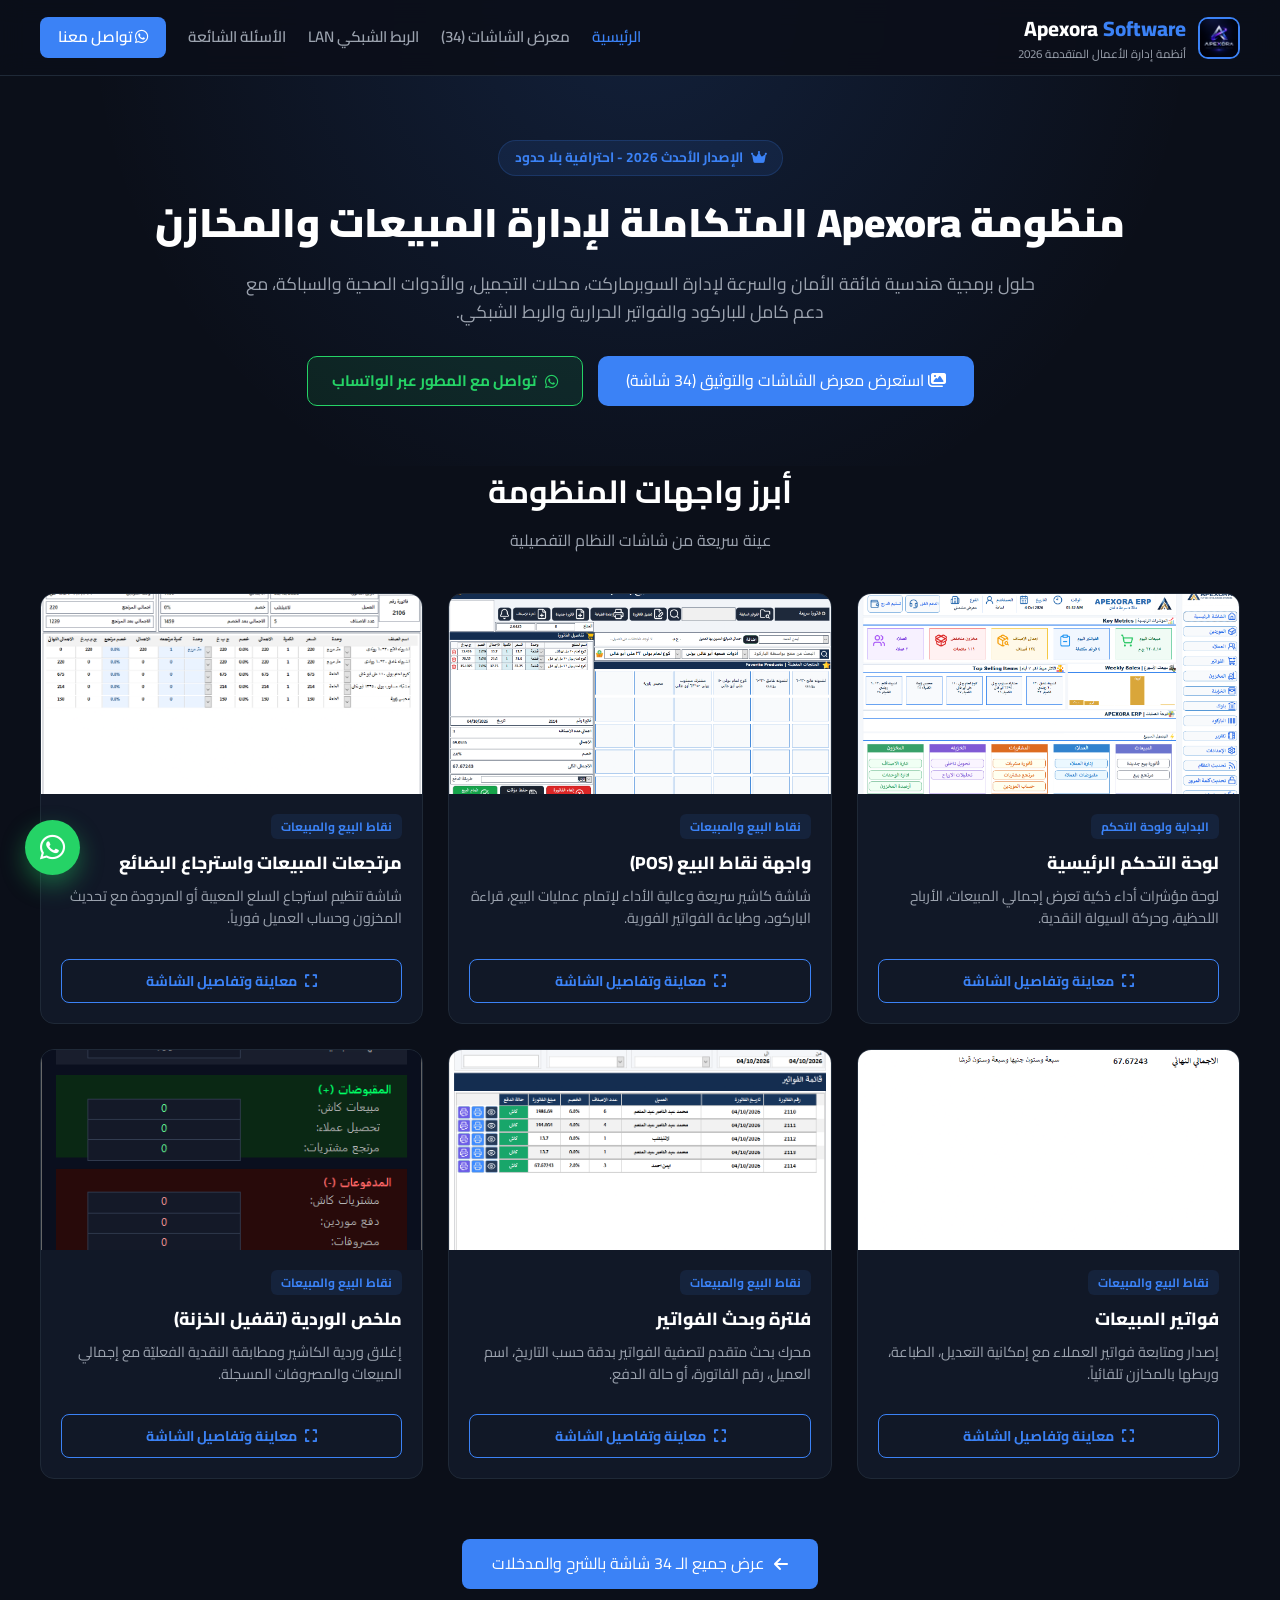
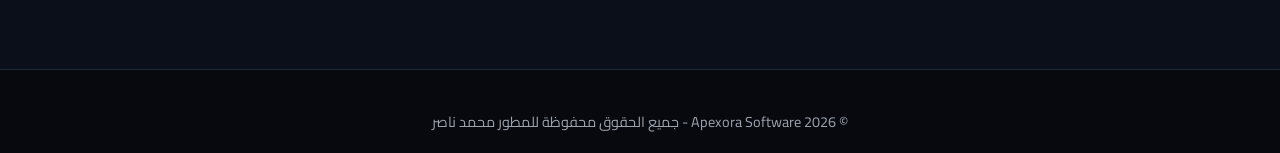
==== commit faf8e657: "Update index.html" ====
--- a/index.html
+++ b/index.html
@@ -3,356 +3,150 @@
 <head>
     <meta charset="UTF-8">
     <meta name="viewport" content="width=device-width, initial-scale=1.0">
-    <title>Apexora Software | الأنظمة المتكاملة لإدارة الأعمال</title>
-    <!-- Google Fonts - Cairo -->
-    <link href="https://fonts.googleapis.com/css2?family=Cairo:wght@300;400;600;700;900&display=swap" rel="stylesheet">
-    <!-- FontAwesome Icons -->
+    <title>Apexora Software | برنامج إدارة المبيعات ونقاط البيع</title>
+    <!-- Google Fonts Cairo -->
+    <link href="https://fonts.googleapis.com/css2?family=Cairo:wght@400;600;700;800;900&display=swap" rel="stylesheet">
+    <!-- FontAwesome -->
     <link rel="stylesheet" href="https://cdnjs.cloudflare.com/ajax/libs/font-awesome/6.4.0/css/all.min.css">
-    <!-- Main CSS -->
+    <!-- Style CSS -->
     <link rel="stylesheet" href="style.css">
 </head>
 <body>
 
-    <!-- Header & Navigation -->
+    <!-- Navigation Header -->
     <header class="main-header">
         <div class="container nav-container">
             <div class="logo-box">
-                <img id="brandLogo" src="logo.jpg" alt="Apexora Logo" class="logo-img">
-                <span id="brandName" class="brand-title">Apexora <span class="highlight">Software</span></span>
+                <img src="logo.jpg" alt="Logo" class="logo-img">
+                <div>
+                    <span class="brand-title">Apexora <span class="highlight">Software</span></span>
+                    <span class="brand-subtitle">أنظمة إدارة الأعمال المتقدمة 2026</span>
+                </div>
             </div>
-            
             <nav class="nav-links">
                 <a href="index.html" class="active">الرئيسية</a>
-                <a href="#features">المميزات</a>
-                <a href="screenshots.html">معرض الشاشات (<span id="totalCount">34</span>)</a>
-                <a href="#about">عن النظام</a>
-                <a href="#" class="btn-cta-nav whatsapp-link">احصل على نسختك</a>
+                <a href="screenshots.html">معرض الشاشات (34)</a>
+                <a href="screenshots.html#networkDocs">الربط الشبكي LAN</a>
+                <a href="screenshots.html#faqSection">الأسئلة الشائعة</a>
+                <a href="https://wa.me/201100107585" target="_blank" class="btn-cta-nav"><i class="fab fa-whatsapp"></i> تواصل معنا</a>
             </nav>
-
-            <div class="menu-toggle" id="menuToggle">
+            <div class="menu-toggle">
                 <i class="fas fa-bars"></i>
             </div>
         </div>
     </header>
 
-    <!-- Mobile Drawer Sidebar -->
-    <div class="mobile-drawer" id="mobileDrawer">
-        <div class="drawer-header">
-            <div class="logo-box">
-                <img src="logo.jpg" alt="Logo" class="logo-img">
-                <span class="brand-title">Apexora</span>
+    <!-- Hero Section -->
+    <section class="portal-hero-header" style="padding-top: 140px; padding-bottom: 60px;">
+        <div class="container">
+            <div class="badge-pill">
+                <i class="fas fa-crown"></i> الإصدار الأحدث 2026 - احترافية بلا حدود
             </div>
-            <div class="close-drawer" id="closeDrawer">
-                <i class="fas fa-times"></i>
-            </div>
-        </div>
-        <div class="drawer-links">
-            <a href="index.html" class="active"><i class="fas fa-home"></i> الرئيسية</a>
-            <a href="#features"><i class="fas fa-star"></i> المميزات</a>
-            <a href="screenshots.html"><i class="fas fa-images"></i> معرض الشاشات (34)</a>
-            <a href="#about"><i class="fas fa-info-circle"></i> عن النظام</a>
-            <a href="#" class="whatsapp-link mobile-cta-btn"><i class="fab fa-whatsapp"></i> احصل على نسختك الآن</a>
-        </div>
-    </div>
-    <div class="drawer-overlay" id="drawerOverlay"></div>
-
-    <!-- Hero Section -->
-    <section class="hero-section">
-        <div class="hero-glow"></div>
-        <div class="container hero-content-grid">
-            <div class="hero-text-side">
-                <div class="hero-badge">
-                    <i class="fas fa-crown"></i> الإصدار الأحدث 2026 - احترافية بلا حدود
-                </div>
-                <h1>أنظمة إدارة الأعمال المتقدمة لحلول دقيقة واحترافية</h1>
-                <p>منظومة أپيكسورا المتكاملة لسرعة صناعة قرارك، إدارة المخازن، حسابات العملاء، ومبيعات POS بأعلى معايير الأمان، السرعة، والاعتمادية المطلقة.</p>
-                
-                <div class="hero-buttons">
-                    <a href="screenshots.html" class="btn btn-primary">
-                        <i class="fas fa-images"></i> استعرض 34 شاشة <i class="fas fa-arrow-left"></i>
-                    </a>
-                    <a href="#" class="btn btn-outline whatsapp-link">
-                        <i class="fab fa-whatsapp"></i> تواصل مع المطور
-                    </a>
-                </div>
-
-                <div class="hero-social-links">
-                    <a href="https://www.facebook.com/share/1E2gPgjMKP/" target="_blank" title="صفحة الفيسبوك"><i class="fab fa-facebook-f"></i></a>
-                    <a href="https://youtube.com/@apexorasoftware?si=hBPKz1TIZWM-3ypt" target="_blank" title="قناة اليوتيوب"><i class="fab fa-youtube"></i></a>
-                    <a href="#" class="whatsapp-link" title="واتساب الأعمال"><i class="fab fa-whatsapp"></i></a>
-                </div>
-            </div>
-
-            <div class="hero-visual-side">
-                <div class="mockup-frame">
-                    <div class="mockup-header">
-                        <span class="dot red"></span>
-                        <span class="dot yellow"></span>
-                        <span class="dot green"></span>
-                        <span class="mockup-title">Apexora Enterprise Suite v2026</span>
-                    </div>
-                    <div class="mockup-body">
-                        <div class="mockup-glow-effect"></div>
-                        <i class="fas fa-laptop-code mockup-main-icon"></i>
-                        <h3>واجهات عصرية متكاملة</h3>
-                        <p>مصممة بأعلى معايير هندسة البرمجيات لتوفير أداء فوري وثبات استثنائي.</p>
-                    </div>
-                </div>
-            </div>
-        </div>
-    </section>
-
-    <!-- Stats Counter Section -->
-    <section class="stats-section">
-        <div class="container stats-grid">
-            <div class="stat-box">
-                <div class="stat-icon"><i class="fas fa-desktop"></i></div>
-                <h3>34+</h3>
-                <p>شاشة واجهة تفصيلية</p>
-            </div>
-            <div class="stat-box">
-                <div class="stat-icon"><i class="fas fa-bolt"></i></div>
-                <h3>100%</h3>
-                <p>سرعة وأداء فوري</p>
-            </div>
-            <div class="stat-box">
-                <div class="stat-icon"><i class="fas fa-shield-alt"></i></div>
-                <h3>أمان تام</h3>
-                <p>صلاحيات وحماية متقدمة</p>
-            </div>
-            <div class="stat-box">
-                <div class="stat-icon"><i class="fas fa-headset"></i></div>
-                <h3>دعم مستمر</h3>
-                <p>تحديثات وتطوير دوري</p>
-            </div>
-        </div>
-    </section>
-
-    <!-- Features Section -->
-    <section id="features" class="features-section">
-        <div class="container">
-            <div class="section-title">
-                <h2>لماذا تختار أنظمة Apexora؟</h2>
-                <p>مميزات تصميمية وبرمجية تضمن لك إدارة منشأتك باحترافية تامة ودون أي تعقيد</p>
-            </div>
-
-            <div class="features-grid">
-                <div class="feature-card">
-                    <div class="icon-box"><i class="fas fa-rocket"></i></div>
-                    <h3>سرعة فائقة وأداء استثنائي</h3>
-                    <p>منصة برمجية محملة للمتاجر مع أضخم قواعد البيانات وضمان استجابة لحظية.</p>
-                </div>
-                <div class="feature-card">
-                    <div class="icon-box"><i class="fas fa-lock"></i></div>
-                    <h3>أمان صارم وصلاحيات دقيقة</h3>
-                    <p>نظام تحكم كامل في صلاحيات المستخدمين لمنع التلاعب وحماية البيانات الحساسة.</p>
-                </div>
-                <div class="feature-card">
-                    <div class="icon-box"><i class="fas fa-chart-line"></i></div>
-                    <h3>تقارير وتحليلات ذكية</h3>
-                    <p>دعم اتخاذ القرار برؤية شاملة ومباشرة في إدارة الأرباح والمخزون.</p>
-                </div>
-                <div class="feature-card">
-                    <div class="icon-box"><i class="fas fa-sync"></i></div>
-                    <h3>تحديثات مستمرة ودعم فني</h3>
-                    <p>دعم فني متواصل وتطوير مستمر يواكب متطلبات السوق والقوانين المحلية.</p>
-                </div>
-            </div>
-        </div>
-    </section>
-
-    <!-- Live Preview Showcase Section -->
-    <section class="preview-showcase">
-        <div class="container">
-            <div class="section-title">
-                <h2>معرض شاشات النظام (34 واجهة تفصيلية)</h2>
-                <p>تعرف عن قرب على الواجهات الاحترافية المصممة بعناية لراحة المستخدم (اضغط على أي صورة لتكبيرها)</p>
-            </div>
-            
-            <div id="homePreviewGrid" class="home-preview-grid">
-                <!-- تعبئة ديناميكية -->
-            </div>
-
-            <div class="center-btn-box" style="text-align: center; margin-top: 50px;">
-                <a href="screenshots.html" class="btn btn-primary">
-                    <i class="fas fa-th-large"></i> عرض جميع الـ 34 شاشة بالتفصيل <i class="fas fa-arrow-left"></i>
+            <h1 style="font-size: 2.5rem; margin-bottom: 15px;">منظومة Apexora المتكاملة لإدارة المبيعات والمخازن</h1>
+            <p style="font-size: 1.1rem; max-width: 800px; margin: 0 auto 30px;">
+                حلول برمجية هندسية فائقة الأمان والسرعة لإدارة السوبرماركت، محلات التجميل، والأدوات الصحية والسباكة، مع دعم كامل للباركود والفواتير الحرارية والربط الشبكي.
+            </p>
+            <div style="display: flex; gap: 15px; justify-content: center; flex-wrap: wrap;">
+                <a href="screenshots.html" class="btn-cta-nav" style="padding: 12px 28px; font-size: 1rem; border-radius: 10px;">
+                    <i class="fas fa-images"></i> استعرض معرض الشاشات والتوثيق (34 شاشة)
+                </a>
+                <a href="https://wa.me/201100107585" target="_blank" class="view-mode-btn" style="padding: 12px 24px; border-radius: 10px; background: rgba(37, 211, 102, 0.1); color: #25d366; border-color: #25d366;">
+                    <i class="fab fa-whatsapp"></i> تواصل مع المطور عبر الواتساب
                 </a>
             </div>
         </div>
     </section>
 
-    <!-- About System Section -->
-    <section id="about" class="about-section">
-        <div class="container about-container">
-            <div class="about-text">
-                <h2>منظومة متكاملة تلبي احتياجات عملك</h2>
-                <p>تم تصميم أنظمة <strong>Apexora</strong> لتناسب المتاجر، الشركات، المستودعات، والعيادات الطبية. نعتمد على بنية برمجية صلبة تضمن استقرار العمل، سهولة تسجيل المبيعات، ومتابعة حركة الأصناف لحظة بلحظة.</p>
-                <ul class="about-list">
-                    <li><i class="fas fa-check-circle"></i> واجهات مستخدم مريحة للعين ومدروسة بعناية لتوفير الوقت.</li>
-                    <li><i class="fas fa-check-circle"></i> دعم كامل لطباعة الفواتير وملصقات الباركود بمقاسات مختلفة.</li>
-                    <li><i class="fas fa-check-circle"></i> نسخ احتياطي واستعادة سريعة لحماية بياناتك من أي طارئ.</li>
-                </ul>
-            </div>
-            <div class="about-card-box">
-                <div class="highlight-box">
-                    <i class="fas fa-laptop-code"></i>
-                    <h3>تطوير هندسي فائق</h3>
-                    <p>مصممة بخبرة هندسية دقيقة لتلائم كافة أنشطة الأعمال التجارية بكفاءة مطلقة.</p>
-                </div>
-            </div>
+    <!-- Preview Showcase Grid Section -->
+    <main class="container" style="padding-bottom: 80px;">
+        <div class="docs-title">
+            <h2>أبرز واجهات المنظومة</h2>
+            <p style="color: var(--text-muted);">عينة سريعة من شاشات النظام التفصيلية</p>
         </div>
-    </section>
 
-    <!-- Contact Section -->
-    <section id="contact" class="contact-section">
-        <div class="container contact-box">
-            <h2>جاهز لنقل أعمالك لمستوى احترافي جديد؟</h2>
-            <p>تواصل مباشرة مع المطور للحصول على نسختك الخاصة والاستفسار عن كافة تفاصيل النظام.</p>
-            
-            <div class="contact-social-buttons">
-                <a href="#" class="btn btn-whatsapp whatsapp-link">
-                    <i class="fab fa-whatsapp"></i> واتساب الأعمال
-                </a>
-                <a href="https://www.facebook.com/share/1E2gPgjMKP/" target="_blank" class="btn btn-facebook">
-                    <i class="fab fa-facebook-f"></i> صفحة الفيسبوك
-                </a>
-                <a href="https://youtube.com/@apexorasoftware?si=hBPKz1TIZWM-3ypt" target="_blank" class="btn btn-youtube">
-                    <i class="fab fa-youtube"></i> قناة اليوتيوب
-                </a>
-            </div>
+        <div id="homeScreenshotsGrid" class="screenshots-grid">
+            <!-- Injected via JS -->
         </div>
-    </section>
 
-    <!-- Image Lightbox Modal (نافذة عرض وتكبير الصور) -->
-    <div class="image-lightbox-modal" id="imageLightbox">
+        <div style="text-align: center; margin-top: 30px;">
+            <a href="screenshots.html" class="btn-cta-nav" style="display: inline-flex; align-items: center; gap: 10px; padding: 12px 30px; font-size: 1rem;">
+                <i class="fas fa-arrow-left"></i> عرض جميع الـ 34 شاشة بالشرح والمدخلات
+            </a>
+        </div>
+    </main>
+
+    <!-- Floating WhatsApp Link -->
+    <a href="https://wa.me/201100107585" target="_blank" class="floating-whatsapp">
+        <i class="fab fa-whatsapp"></i>
+    </a>
+
+    <!-- Footer -->
+    <footer class="main-footer">
+        <div class="container">
+            <p>© 2026 Apexora Software - جميع الحقوق محفوظة للمطور محمد ناصر</p>
+        </div>
+    </footer>
+
+    <!-- Lightbox Modal -->
+    <div id="lightboxModal" class="image-lightbox-modal">
         <div class="lightbox-content-wrapper">
             <span class="lightbox-close" id="lightboxClose"><i class="fas fa-times"></i></span>
-            <img id="lightboxImg" src="" alt="Zoomed Screenshot">
-            <div class="lightbox-caption" id="lightboxCaption">عنوان الصورة</div>
+            <img id="lightboxImg" src="" alt="Screenshot">
+            <div id="lightboxCaption" class="lightbox-caption"></div>
         </div>
     </div>
 
-    <!-- Floating WhatsApp Button -->
-    <a href="#" class="floating-whatsapp whatsapp-link" title="تواصل عبر الواتساب">
-        <i class="fab fa-whatsapp"></i>
-    </a>
-
-    <!-- Footer Section -->
-    <main-footer class="main-footer">
-        <div class="container footer-content">
-            <div class="footer-info">
-                <h3>Apexora Software</h3>
-                <p>الأنظمة الأفضل لإدارة الأعمال التجارية، الطبية، والمتاجر باحترافية تامة.</p>
-                <div class="footer-social">
-                    <a href="https://www.facebook.com/share/1E2gPgjMKP/" target="_blank"><i class="fab fa-facebook-f"></i></a>
-                    <a href="https://youtube.com/@apexorasoftware?si=hBPKz1TIZWM-3ypt" target="_blank"><i class="fab fa-youtube"></i></a>
-                    <a href="#" class="whatsapp-link" target="_blank"><i class="fab fa-whatsapp"></i></a>
-                </div>
-            </div>
-            <div class="footer-links">
-                <h4>روابط سريعة</h4>
-                <a href="index.html">الرئيسية</a>
-                <a href="#features">المميزات</a>
-                <a href="screenshots.html">الشاشات</a>
-                <a href="#contact">التواصل</a>
-            </div>
-        </div>
-        <div class="footer-bottom">
-            <p>&copy; 2026 Apexora Software. جميع الحقوق محفوظة للمطور محمد.</p>
-        </div>
-    </main-footer>
-
-    <!-- Data JS & Home Script with Lightbox Support -->
     <script src="data.js"></script>
     <script>
         document.addEventListener("DOMContentLoaded", () => {
-            // قائمة الموبايل الجانبية
-            const menuToggle = document.getElementById('menuToggle');
-            const closeDrawer = document.getElementById('closeDrawer');
-            const mobileDrawer = document.getElementById('mobileDrawer');
-            const drawerOverlay = document.getElementById('drawerOverlay');
+            if (typeof systemData === 'undefined') return;
 
-            function toggleDrawer() {
-                mobileDrawer.classList.toggle('open');
-                drawerOverlay.classList.toggle('active');
+            const homeGrid = document.getElementById('homeScreenshotsGrid');
+            if (homeGrid && systemData.screenshots) {
+                const featured = systemData.screenshots.slice(0, 6);
+                homeGrid.innerHTML = featured.map(item => `
+                    <div class="screenshot-card">
+                        <div class="img-wrapper" onclick="openLightbox('${item.fileName}', '${item.title}', '${item.description}')">
+                            <img src="${item.fileName}" alt="${item.title}" loading="lazy">
+                            <div class="zoom-overlay-icon"><i class="fas fa-search-plus"></i></div>
+                        </div>
+                        <div class="card-content">
+                            <span class="card-category-tag">${item.categoryLabel || item.category.toUpperCase()}</span>
+                            <h3>${item.title}</h3>
+                            <p>${item.description}</p>
+                            <button class="btn-card-action" onclick="openLightbox('${item.fileName}', '${item.title}', '${item.description}')">
+                                <i class="fas fa-expand"></i> معاينة وتفاصيل الشاشة
+                            </button>
+                        </div>
+                    </div>
+                `).join('');
             }
 
-            if(menuToggle) menuToggle.addEventListener('click', toggleDrawer);
-            if(closeDrawer) closeDrawer.addEventListener('click', toggleDrawer);
-            if(drawerOverlay) drawerOverlay.addEventListener('click', toggleDrawer);
+            // Modal Logic
+            const modal = document.getElementById('lightboxModal');
+            const modalImg = document.getElementById('lightboxImg');
+            const modalCaption = document.getElementById('lightboxCaption');
+            const closeBtn = document.getElementById('lightboxClose');
 
-            document.querySelectorAll('.drawer-links a').forEach(link => {
-                link.addEventListener('click', () => {
-                    mobileDrawer.classList.remove('open');
-                    drawerOverlay.classList.remove('active');
-                });
-            });
-
-            // روابط الواتساب الآمنة
-            const phone = "201100107585";
-            const message = "السلام عليكم، أرغب في الاستفسار عن أنظمة Apexora المتكاملة لإدارة الأعمال وطلب تفاصيل أكثر";
-            const whatsappUrl = `https://wa.me/${phone}?text=${encodeURIComponent(message)}`;
-
-            document.querySelectorAll('.whatsapp-link').forEach(el => {
-                el.setAttribute('href', whatsappUrl);
-                el.setAttribute('target', '_blank');
-            });
-
-            // تعبئة الشاشات في الهوم
-            if (typeof systemData !== 'undefined') {
-                const previewGrid = document.getElementById('homePreviewGrid');
-                if (previewGrid && systemData.screenshots) {
-                    const topScreenshots = systemData.screenshots.slice(0, 4);
-                    topScreenshots.forEach(item => {
-                        const card = document.createElement('div');
-                        card.className = 'screenshot-card';
-                        card.innerHTML = `
-                            <div class="img-wrapper" onclick="openLightbox('${item.fileName}', '${item.title}')">
-                                <img src="${item.fileName}" alt="${item.title}" loading="lazy">
-                                <div class="zoom-overlay-icon"><i class="fas fa-search-plus"></i></div>
-                            </div>
-                            <div class="screenshot-info">
-                                <span class="tag-category">${item.category.toUpperCase()}</span>
-                                <h3>${item.title}</h3>
-                                <p>${item.description}</p>
-                            </div>
-                        `;
-                        previewGrid.appendChild(card);
-                    });
-                }
-            }
-
-            // Lightbox Logic (برمجية تكبير الصور)
-            const lightbox = document.getElementById('imageLightbox');
-            const lightboxImg = document.getElementById('lightboxImg');
-            const lightboxCaption = document.getElementById('lightboxCaption');
-            const lightboxClose = document.getElementById('lightboxClose');
-
-            window.openLightbox = function(imgSrc, captionText) {
-                if(lightbox && lightboxImg) {
-                    lightboxImg.src = imgSrc;
-                    lightboxCaption.textContent = captionText || "شاشة من النظام";
-                    lightbox.classList.add('active');
-                    document.body.style.overflow = 'hidden'; // منع خلفية الصفحة من السحب
+            window.openLightbox = function(src, title, desc) {
+                if (modal && modalImg) {
+                    modalImg.src = src;
+                    modalCaption.innerHTML = `<h3 style="margin-bottom:5px; color:#fff;">${title}</h3><p style="color:var(--text-muted); font-size:0.9rem;">${desc}</p>`;
+                    modal.classList.add('active');
+                    document.body.style.overflow = 'hidden';
                 }
             };
 
-            function closeLightboxFunc() {
-                if(lightbox) {
-                    lightbox.classList.remove('active');
+            function closeModal() {
+                if (modal) {
+                    modal.classList.remove('active');
                     document.body.style.overflow = 'auto';
                 }
             }
 
-            if(lightboxClose) lightboxClose.addEventListener('click', closeLightboxFunc);
-            if(lightbox) {
-                lightbox.addEventListener('click', (e) => {
-                    if(e.target === lightbox) closeLightboxFunc();
-                });
-            }
-            document.addEventListener('keydown', (e) => {
-                if(e.key === 'Escape') closeLightboxFunc();
-            });
+            if (closeBtn) closeBtn.addEventListener('click', closeModal);
+            if (modal) modal.addEventListener('click', (e) => { if (e.target === modal) closeModal(); });
+            document.addEventListener('keydown', (e) => { if (e.key === 'Escape') closeModal(); });
         });
     </script>
 </body>
--- a/style.css
+++ b/style.css
@@ -1,19 +1,15 @@
-/* --- Google Fonts & Variables --- */
-@import url('https://fonts.googleapis.com/css2?family=Cairo:wght@300;400;600;700;900&display=swap');
-
+/* --- Apexora Enterprise Suite - Full Dark Portal Styling 2026 --- */
 :root {
-    --primary: #2563eb;
-    --primary-dark: #1d4ed8;
-    --accent: #06b6d4;
-    --dark-bg: #0b0f19;
+    --bg-color: #0b0f19;
     --card-bg: #111827;
-    --border-color: rgba(255, 255, 255, 0.08);
-    --text-main: #f3f4f6;
+    --card-hover: #1f2937;
+    --text-color: #f3f4f6;
     --text-muted: #9ca3af;
-    --whatsapp: #25d366;
-    --facebook: #1877f2;
-    --youtube: #ff0000;
-    --transition: all 0.3s cubic-bezier(0.4, 0, 0.2, 1);
+    --accent-color: #3b82f6;
+    --accent-hover: #2563eb;
+    --border-color: #1f2937;
+    --green-accent: #10b981;
+    --transition: all 0.3s ease;
 }
 
 * {
@@ -24,36 +20,40 @@
 }
 
 body {
-    background-color: var(--dark-bg);
-    color: var(--text-main);
+    background-color: var(--bg-color);
+    color: var(--text-color);
+    line-height: 1.6;
     overflow-x: hidden;
-    line-height: 1.6;
-    -webkit-tap-highlight-color: transparent;
+}
+
+a {
+    text-decoration: none;
+    color: inherit;
 }
 
 .container {
-    max-width: 1200px;
+    max-width: 1240px;
     margin: 0 auto;
     padding: 0 20px;
 }
 
-/* --- Header & Navigation --- */
+/* --- Navigation Bar --- */
 .main-header {
+    background: rgba(11, 15, 25, 0.92);
+    backdrop-filter: blur(12px);
+    border-bottom: 1px solid var(--border-color);
     position: fixed;
     top: 0;
     left: 0;
     width: 100%;
-    background: rgba(11, 15, 25, 0.9);
-    backdrop-filter: blur(12px);
-    border-bottom: 1px solid var(--border-color);
     z-index: 1000;
-    padding: 15px 0;
 }
 
 .nav-container {
     display: flex;
     justify-content: space-between;
     align-items: center;
+    height: 75px;
 }
 
 .logo-box {
@@ -63,32 +63,37 @@
 }
 
 .logo-img {
-    width: 40px;
-    height: 40px;
+    width: 42px;
+    height: 42px;
     border-radius: 10px;
     object-fit: cover;
-    box-shadow: 0 0 15px rgba(37, 99, 235, 0.4);
+    border: 2px solid var(--accent-color);
 }
 
 .brand-title {
-    font-size: 1.25rem;
-    font-weight: 900;
-    color: #fff;
-    letter-spacing: 0.5px;
-}
-
-.brand-title .highlight {
-    color: var(--accent);
+    font-size: 1.3rem;
+    font-weight: 800;
+    color: #fff;
+}
+
+.highlight {
+    color: var(--accent-color);
+}
+
+.brand-subtitle {
+    display: block;
+    font-size: 0.72rem;
+    color: var(--text-muted);
+    font-weight: 400;
 }
 
 .nav-links {
     display: flex;
     align-items: center;
-    gap: 25px;
+    gap: 22px;
 }
 
 .nav-links a {
-    text-decoration: none;
     color: var(--text-muted);
     font-weight: 600;
     font-size: 0.95rem;
@@ -96,20 +101,20 @@
 }
 
 .nav-links a:hover, .nav-links a.active {
-    color: var(--accent);
+    color: var(--accent-color);
 }
 
 .btn-cta-nav {
-    background: linear-gradient(135deg, var(--primary), var(--accent));
+    background: var(--accent-color);
     color: #fff !important;
-    padding: 8px 20px;
-    border-radius: 50px;
-    box-shadow: 0 4px 15px rgba(37, 99, 235, 0.3);
+    padding: 8px 18px;
+    border-radius: 8px;
+    transition: var(--transition);
 }
 
 .btn-cta-nav:hover {
+    background: var(--accent-hover);
     transform: translateY(-2px);
-    box-shadow: 0 6px 20px rgba(6, 182, 212, 0.4);
 }
 
 .menu-toggle {
@@ -117,589 +122,502 @@
     font-size: 1.5rem;
     color: #fff;
     cursor: pointer;
-    background: rgba(255, 255, 255, 0.05);
-    width: 40px;
-    height: 40px;
+}
+
+/* --- Top Banner Section --- */
+.portal-hero-header {
+    padding-top: 110px;
+    padding-bottom: 30px;
+    text-align: center;
+    background: radial-gradient(circle at top, rgba(59, 130, 246, 0.15), transparent 70%);
+}
+
+.badge-pill {
+    display: inline-flex;
+    align-items: center;
+    gap: 8px;
+    background: rgba(59, 130, 246, 0.1);
+    color: var(--accent-color);
+    padding: 6px 16px;
+    border-radius: 30px;
+    font-size: 0.85rem;
+    font-weight: 700;
+    border: 1px solid rgba(59, 130, 246, 0.2);
+    margin-bottom: 15px;
+}
+
+.portal-hero-header h1 {
+    font-size: 2.2rem;
+    font-weight: 900;
+    color: #fff;
+    margin-bottom: 12px;
+}
+
+.portal-hero-header p {
+    color: var(--text-muted);
+    max-width: 750px;
+    margin: 0 auto;
+    font-size: 1.05rem;
+}
+
+/* --- View Toggle Modes & Controls --- */
+.controls-card {
+    background: var(--card-bg);
+    border: 1px solid var(--border-color);
+    border-radius: 16px;
+    padding: 20px;
+    margin-bottom: 30px;
+    display: flex;
+    flex-direction: column;
+    gap: 20px;
+}
+
+.view-mode-selector {
+    display: flex;
+    justify-content: center;
+    gap: 12px;
+    border-bottom: 1px solid var(--border-color);
+    padding-bottom: 15px;
+}
+
+.view-mode-btn {
+    background: transparent;
+    border: 1px solid var(--border-color);
+    color: var(--text-muted);
+    padding: 10px 20px;
     border-radius: 10px;
-    align-items: center;
-    justify-content: center;
-    border: 1px solid var(--border-color);
-}
-
-/* --- Mobile Drawer Sidebar Styles --- */
-.mobile-drawer {
-    position: fixed;
+    cursor: pointer;
+    font-weight: 700;
+    font-size: 0.95rem;
+    display: flex;
+    align-items: center;
+    gap: 8px;
+    transition: var(--transition);
+}
+
+.view-mode-btn.active, .view-mode-btn:hover {
+    background: rgba(59, 130, 246, 0.15);
+    color: #fff;
+    border-color: var(--accent-color);
+}
+
+.filters-row {
+    display: flex;
+    justify-content: space-between;
+    align-items: center;
+    flex-wrap: wrap;
+    gap: 15px;
+}
+
+.category-pills {
+    display: flex;
+    gap: 8px;
+    flex-wrap: wrap;
+}
+
+.filter-btn {
+    background: rgba(31, 41, 55, 0.6);
+    border: 1px solid var(--border-color);
+    color: var(--text-muted);
+    padding: 7px 14px;
+    border-radius: 8px;
+    font-size: 0.88rem;
+    cursor: pointer;
+    transition: var(--transition);
+}
+
+.filter-btn.active, .filter-btn:hover {
+    background: var(--accent-color);
+    color: #fff;
+    border-color: var(--accent-color);
+}
+
+.search-box {
+    position: relative;
+    min-width: 280px;
+}
+
+.search-box input {
+    width: 100%;
+    padding: 10px 15px 10px 40px;
+    background: #0b0f19;
+    border: 1px solid var(--border-color);
+    border-radius: 8px;
+    color: #fff;
+    outline: none;
+}
+
+.search-box i {
+    position: absolute;
+    left: 12px;
+    top: 50%;
+    transform: translateY(-50%);
+    color: var(--text-muted);
+}
+
+/* --- Screenshots Showcase Grid --- */
+.screenshots-grid {
+    display: grid;
+    grid-template-columns: repeat(auto-fill, minmax(350px, 1fr));
+    gap: 25px;
+    margin-bottom: 60px;
+}
+
+.screenshot-card {
+    background: var(--card-bg);
+    border: 1px solid var(--border-color);
+    border-radius: 14px;
+    overflow: hidden;
+    transition: var(--transition);
+    display: flex;
+    flex-direction: column;
+}
+
+.screenshot-card:hover {
+    transform: translateY(-5px);
+    border-color: var(--accent-color);
+    box-shadow: 0 15px 30px rgba(0, 0, 0, 0.4);
+}
+
+.img-wrapper {
+    position: relative;
+    cursor: pointer;
+    background: #000;
+    overflow: hidden;
+}
+
+.img-wrapper img {
+    width: 100%;
+    height: 200px;
+    object-fit: cover;
+    display: block;
+    transition: transform 0.4s ease;
+}
+
+.screenshot-card:hover .img-wrapper img {
+    transform: scale(1.05);
+}
+
+.zoom-overlay-icon {
+    position: absolute;
     top: 0;
-    right: -300px;
-    width: 280px;
-    height: 100vh;
-    background: #0e1320;
-    border-left: 1px solid var(--border-color);
-    z-index: 1100;
-    transition: right 0.4s cubic-bezier(0.4, 0, 0.2, 1);
+    left: 0;
+    width: 100%;
+    height: 100%;
+    background: rgba(11, 15, 25, 0.5);
+    display: flex;
+    align-items: center;
+    justify-content: center;
+    color: #fff;
+    font-size: 1.8rem;
+    opacity: 0;
+    transition: var(--transition);
+}
+
+.img-wrapper:hover .zoom-overlay-icon {
+    opacity: 1;
+}
+
+.card-content {
+    padding: 20px;
     display: flex;
     flex-direction: column;
-    padding: 20px;
-}
-
-.mobile-drawer.open {
-    right: 0;
-}
-
-.drawer-header {
-    display: flex;
-    justify-content: space-between;
-    align-items: center;
-    margin-bottom: 30px;
-    padding-bottom: 15px;
+    flex-grow: 1;
+}
+
+.card-category-tag {
+    align-self: flex-start;
+    font-size: 0.75rem;
+    font-weight: 700;
+    color: var(--accent-color);
+    background: rgba(59, 130, 246, 0.1);
+    padding: 3px 10px;
+    border-radius: 6px;
+    margin-bottom: 10px;
+}
+
+.card-content h3 {
+    font-size: 1.1rem;
+    font-weight: 800;
+    color: #fff;
+    margin-bottom: 8px;
+}
+
+.card-content p {
+    color: var(--text-muted);
+    font-size: 0.9rem;
+    margin-bottom: 15px;
+    line-height: 1.5;
+}
+
+/* Detail Box inside Smart Mode */
+.smart-details {
+    background: rgba(11, 15, 25, 0.6);
+    border: 1px solid var(--border-color);
+    border-radius: 10px;
+    padding: 12px;
+    margin-top: auto;
+}
+
+.smart-details h4 {
+    font-size: 0.82rem;
+    color: #fff;
+    margin-bottom: 6px;
+    display: flex;
+    align-items: center;
+    gap: 6px;
+}
+
+.inputs-tags {
+    display: flex;
+    gap: 6px;
+    flex-wrap: wrap;
+    margin-bottom: 10px;
+}
+
+.input-tag {
+    background: rgba(31, 41, 55, 0.8);
+    font-size: 0.75rem;
+    color: #d1d5db;
+    padding: 2px 8px;
+    border-radius: 4px;
+    border: 1px solid rgba(255, 255, 255, 0.05);
+}
+
+.activity-tip {
+    background: rgba(245, 158, 11, 0.1);
+    border-right: 3px solid #f59e0b;
+    padding: 8px;
+    border-radius: 4px;
+    font-size: 0.8rem;
+    color: #fcd34d;
+}
+
+.btn-card-action {
+    margin-top: 15px;
+    width: 100%;
+    background: transparent;
+    border: 1px solid var(--accent-color);
+    color: var(--accent-color);
+    padding: 8px;
+    border-radius: 8px;
+    cursor: pointer;
+    font-weight: 700;
+    font-size: 0.88rem;
+    transition: var(--transition);
+    display: flex;
+    align-items: center;
+    justify-content: center;
+    gap: 8px;
+}
+
+.btn-card-action:hover {
+    background: var(--accent-color);
+    color: #fff;
+}
+
+/* --- Documentation & Network Architecture Section --- */
+.docs-section {
+    background: rgba(17, 24, 39, 0.4);
+    border-top: 1px solid var(--border-color);
     border-bottom: 1px solid var(--border-color);
-}
-
-.close-drawer {
-    font-size: 1.3rem;
-    color: var(--text-muted);
-    cursor: pointer;
-    width: 35px;
-    height: 35px;
-    background: rgba(255, 255, 255, 0.05);
+    padding: 70px 0;
+    margin-bottom: 60px;
+}
+
+.docs-title {
+    text-align: center;
+    margin-bottom: 40px;
+}
+
+.docs-title h2 {
+    font-size: 2rem;
+    color: #fff;
+    margin-bottom: 10px;
+}
+
+.network-box {
+    background: var(--card-bg);
+    border: 1px solid var(--border-color);
+    border-radius: 16px;
+    padding: 35px;
+}
+
+.network-header {
+    display: flex;
+    align-items: center;
+    gap: 15px;
+    margin-bottom: 20px;
+}
+
+.network-icon {
+    width: 50px;
+    height: 50px;
+    background: rgba(59, 130, 246, 0.1);
+    color: var(--accent-color);
+    border-radius: 12px;
+    display: flex;
+    align-items: center;
+    justify-content: center;
+    font-size: 1.5rem;
+}
+
+.steps-list {
+    display: flex;
+    flex-direction: column;
+    gap: 12px;
+    margin-top: 20px;
+}
+
+.step-item {
+    display: flex;
+    align-items: flex-start;
+    gap: 12px;
+    background: rgba(11, 15, 25, 0.5);
+    padding: 12px 16px;
     border-radius: 8px;
-    display: flex;
-    align-items: center;
-    justify-content: center;
-}
-
-.close-drawer:hover {
-    color: #fff;
-    background: rgba(239, 68, 68, 0.2);
-}
-
-.drawer-links {
+    border: 1px solid var(--border-color);
+}
+
+.step-number {
+    background: var(--accent-color);
+    color: #fff;
+    width: 24px;
+    height: 24px;
+    border-radius: 50%;
+    display: flex;
+    align-items: center;
+    justify-content: center;
+    font-size: 0.8rem;
+    font-weight: 800;
+    flex-shrink: 0;
+}
+
+/* --- FAQ Accordion Section --- */
+.faq-section {
+    padding-bottom: 70px;
+}
+
+.faq-grid {
     display: flex;
     flex-direction: column;
     gap: 15px;
-}
-
-.drawer-links a {
-    text-decoration: none;
-    color: var(--text-muted);
-    font-size: 1.05rem;
-    font-weight: 600;
-    padding: 12px 15px;
-    border-radius: 10px;
-    transition: var(--transition);
-    display: flex;
-    align-items: center;
-    gap: 12px;
-}
-
-.drawer-links a i {
-    width: 20px;
-    color: var(--accent);
-}
-
-.drawer-links a:hover, .drawer-links a.active {
-    background: rgba(37, 99, 235, 0.15);
-    color: #fff;
-}
-
-.mobile-cta-btn {
-    background: var(--whatsapp) !important;
-    color: #fff !important;
-    margin-top: 15px;
-    justify-content: center !important;
-    box-shadow: 0 4px 15px rgba(37, 211, 102, 0.3);
-}
-
-.drawer-overlay {
+    max-width: 900px;
+    margin: 0 auto;
+}
+
+.faq-item {
+    background: var(--card-bg);
+    border: 1px solid var(--border-color);
+    border-radius: 12px;
+    overflow: hidden;
+}
+
+.faq-question {
+    padding: 18px 20px;
+    font-weight: 700;
+    color: #fff;
+    cursor: pointer;
+    display: flex;
+    justify-content: space-between;
+    align-items: center;
+    transition: var(--transition);
+}
+
+.faq-question:hover {
+    background: var(--card-hover);
+}
+
+.faq-answer {
+    padding: 0 20px 18px;
+    color: var(--text-muted);
+    font-size: 0.95rem;
+    display: none;
+    line-height: 1.6;
+    border-top: 1px solid rgba(255, 255, 255, 0.05);
+    padding-top: 15px;
+}
+
+.faq-item.active .faq-answer {
+    display: block;
+}
+
+.faq-item.active .faq-question i {
+    transform: rotate(180deg);
+    color: var(--accent-color);
+}
+
+/* --- Lightbox Modal --- */
+.image-lightbox-modal {
     position: fixed;
     top: 0;
     left: 0;
     width: 100vw;
     height: 100vh;
-    background: rgba(0, 0, 0, 0.6);
-    backdrop-filter: blur(4px);
-    z-index: 1050;
+    background: rgba(5, 7, 12, 0.92);
+    backdrop-filter: blur(10px);
+    z-index: 2000;
+    display: flex;
+    align-items: center;
+    justify-content: center;
     opacity: 0;
     visibility: hidden;
     transition: var(--transition);
-}
-
-.drawer-overlay.active {
+    padding: 20px;
+}
+
+.image-lightbox-modal.active {
     opacity: 1;
     visibility: visible;
 }
 
-/* --- Hero Section --- */
-.hero-section {
+.lightbox-content-wrapper {
     position: relative;
-    padding: 160px 0 80px 0;
-    background: radial-gradient(circle at top center, rgba(37, 99, 235, 0.15), transparent 60%);
-}
-
-.hero-glow {
+    max-width: 950px;
+    width: 100%;
+    background: var(--card-bg);
+    border: 1px solid var(--border-color);
+    border-radius: 16px;
+    overflow: hidden;
+    box-shadow: 0 25px 50px rgba(0, 0, 0, 0.7);
+}
+
+.lightbox-close {
     position: absolute;
-    top: 50px;
-    left: 50%;
-    transform: translateX(-50%);
-    width: 500px;
-    height: 250px;
-    background: var(--primary);
-    filter: blur(140px);
-    opacity: 0.2;
-    z-index: -1;
-}
-
-.hero-content-grid {
-    display: grid;
-    grid-template-columns: 1.1fr 0.9fr;
-    gap: 40px;
-    align-items: center;
-}
-
-.hero-badge {
-    display: inline-flex;
-    align-items: center;
-    gap: 8px;
-    background: rgba(6, 182, 212, 0.1);
-    color: var(--accent);
-    padding: 6px 14px;
-    border-radius: 50px;
-    font-size: 0.8rem;
-    font-weight: 700;
-    border: 1px solid rgba(6, 182, 212, 0.2);
-    margin-bottom: 20px;
-}
-
-.hero-text-side h1 {
-    font-size: 2.6rem;
-    font-weight: 900;
-    line-height: 1.25;
-    margin-bottom: 20px;
-    color: #fff;
-}
-
-.hero-text-side p {
-    font-size: 1rem;
-    color: var(--text-muted);
-    margin-bottom: 30px;
-}
-
-.hero-buttons {
-    display: flex;
-    gap: 12px;
-    margin-bottom: 30px;
-    flex-wrap: wrap;
-}
-
-.btn {
-    display: inline-flex;
-    align-items: center;
-    justify-content: center;
-    gap: 10px;
-    padding: 12px 24px;
-    border-radius: 12px;
-    font-weight: 700;
-    font-size: 0.95rem;
-    text-decoration: none;
-    transition: var(--transition);
-    cursor: pointer;
-}
-
-.btn-primary {
-    background: linear-gradient(135deg, var(--primary), var(--primary-dark));
-    color: #fff;
-    box-shadow: 0 8px 25px rgba(37, 99, 235, 0.4);
-}
-
-.btn-primary:hover {
-    transform: translateY(-2px);
-    box-shadow: 0 10px 25px rgba(37, 99, 235, 0.6);
-}
-
-.btn-outline {
-    background: rgba(255, 255, 255, 0.03);
-    color: #fff;
-    border: 1px solid var(--border-color);
-}
-
-.btn-outline:hover {
-    background: rgba(255, 255, 255, 0.08);
-    border-color: var(--accent);
-    color: var(--accent);
-}
-
-.hero-social-links {
-    display: flex;
-    gap: 12px;
-}
-
-.hero-social-links a {
+    top: 15px;
+    left: 15px;
+    background: rgba(239, 68, 68, 0.2);
+    color: #ef4444;
     width: 38px;
     height: 38px;
     border-radius: 50%;
+    display: flex;
+    align-items: center;
+    justify-content: center;
+    font-size: 1.2rem;
+    cursor: pointer;
+    z-index: 10;
+    border: 1px solid rgba(239, 68, 68, 0.3);
+}
+
+.lightbox-close:hover {
+    background: #ef4444;
+    color: #fff;
+}
+
+#lightboxImg {
+    width: 100%;
+    max-height: 65vh;
+    object-fit: contain;
+    background: #000;
+    display: block;
+}
+
+.lightbox-caption {
+    padding: 20px;
     background: var(--card-bg);
-    border: 1px solid var(--border-color);
-    display: flex;
-    align-items: center;
-    justify-content: center;
-    color: var(--text-main);
-    text-decoration: none;
-    transition: var(--transition);
-}
-
-.hero-social-links a:hover {
-    background: var(--accent);
-    color: #fff;
-    border-color: var(--accent);
-}
-
-/* --- Hero Visual Mockup --- */
-.mockup-frame {
-    background: var(--card-bg);
-    border: 1px solid var(--border-color);
-    border-radius: 16px;
-    overflow: hidden;
-    box-shadow: 0 20px 40px rgba(0, 0, 0, 0.4);
-}
-
-.mockup-header {
-    background: rgba(0, 0, 0, 0.3);
-    padding: 10px 15px;
-    display: flex;
-    align-items: center;
-    gap: 8px;
-    border-bottom: 1px solid var(--border-color);
-}
-
-.dot {
-    width: 9px;
-    height: 9px;
-    border-radius: 50%;
-}
-.dot.red { background: #ef4444; }
-.dot.yellow { background: #f59e0b; }
-.dot.green { background: #10b981; }
-
-.mockup-title {
-    font-size: 0.75rem;
-    color: var(--text-muted);
-    margin-right: auto;
-}
-
-.mockup-body {
-    padding: 50px 20px;
-    text-align: center;
-}
-
-.mockup-main-icon {
-    font-size: 3.5rem;
-    color: var(--accent);
-    margin-bottom: 15px;
-    filter: drop-shadow(0 0 15px rgba(6, 182, 212, 0.4));
-}
-
-.mockup-body h3 {
-    font-size: 1.3rem;
-    margin-bottom: 8px;
-    color: #fff;
-}
-
-.mockup-body p {
-    font-size: 0.9rem;
-    color: var(--text-muted);
-}
-
-/* --- Stats Section --- */
-.stats-section {
-    padding: 40px 0;
-}
-
-.stats-grid {
-    display: grid;
-    grid-template-columns: repeat(4, 1fr);
-    gap: 20px;
-}
-
-.stat-box {
-    background: var(--card-bg);
-    border: 1px solid var(--border-color);
-    padding: 25px 15px;
-    border-radius: 16px;
-    text-align: center;
-    transition: var(--transition);
-}
-
-.stat-box:hover {
-    border-color: var(--primary);
-}
-
-.stat-icon {
-    font-size: 1.6rem;
-    color: var(--accent);
-    margin-bottom: 12px;
-}
-
-.stat-box h3 {
-    font-size: 1.8rem;
-    font-weight: 900;
-    color: #fff;
-    margin-bottom: 4px;
-}
-
-.stat-box p {
-    font-size: 0.85rem;
-    color: var(--text-muted);
-}
-
-/* --- Features Section --- */
-.features-section {
-    padding: 80px 0;
-    background: rgba(17, 24, 39, 0.4);
-}
-
-.section-title {
-    text-align: center;
-    max-width: 700px;
-    margin: 0 auto 50px auto;
-}
-
-.section-title h2 {
-    font-size: 2rem;
-    font-weight: 900;
-    margin-bottom: 12px;
-    color: #fff;
-}
-
-.section-title p {
-    color: var(--text-muted);
-    font-size: 1rem;
-}
-
-.features-grid {
-    display: grid;
-    grid-template-columns: repeat(4, 1fr);
-    gap: 20px;
-}
-
-.feature-card {
-    background: var(--card-bg);
-    border: 1px solid var(--border-color);
-    padding: 30px 20px;
-    border-radius: 16px;
-    transition: var(--transition);
-}
-
-.feature-card:hover {
-    border-color: var(--accent);
-    transform: translateY(-4px);
-}
-
-.icon-box {
-    width: 55px;
-    height: 55px;
-    background: rgba(37, 99, 235, 0.1);
-    color: var(--primary);
-    display: flex;
-    align-items: center;
-    justify-content: center;
-    border-radius: 12px;
-    font-size: 1.3rem;
-    margin-bottom: 20px;
-    border: 1px solid rgba(37, 99, 235, 0.2);
-}
-
-.feature-card h3 {
-    font-size: 1.15rem;
-    font-weight: 700;
-    margin-bottom: 10px;
-    color: #fff;
-}
-
-.feature-card p {
-    font-size: 0.88rem;
-    color: var(--text-muted);
-}
-
-/* --- Live Preview Showcase --- */
-.preview-showcase {
-    padding: 80px 0;
-}
-
-.home-preview-grid {
-    display: grid;
-    grid-template-columns: repeat(4, 1fr);
-    gap: 20px;
-}
-
-.screenshot-card {
-    background: var(--card-bg);
-    border: 1px solid var(--border-color);
-    border-radius: 16px;
-    overflow: hidden;
-    transition: var(--transition);
-}
-
-.screenshot-card:hover {
-    border-color: var(--accent);
-}
-
-.img-wrapper {
-    width: 100%;
-    height: 160px;
-    overflow: hidden;
-    background: #000;
-}
-
-.img-wrapper img {
-    width: 100%;
-    height: 100%;
-    object-fit: cover;
-    transition: var(--transition);
-}
-
-.screenshot-card:hover .img-wrapper img {
-    transform: scale(1.05);
-}
-
-.screenshot-info {
-    padding: 18px;
-}
-
-.tag-category {
-    font-size: 0.7rem;
-    font-weight: 700;
-    color: var(--accent);
-    background: rgba(6, 182, 212, 0.1);
-    padding: 3px 8px;
-    border-radius: 4px;
-    display: inline-block;
-    margin-bottom: 8px;
-}
-
-.screenshot-info h3 {
-    font-size: 1.05rem;
-    font-weight: 700;
-    margin-bottom: 6px;
-    color: #fff;
-}
-
-.screenshot-info p {
-    font-size: 0.82rem;
-    color: var(--text-muted);
-}
-
-/* --- About Section --- */
-.about-section {
-    padding: 80px 0;
-    background: rgba(17, 24, 39, 0.4);
-}
-
-.about-container {
-    display: grid;
-    grid-template-columns: 1.2fr 0.8fr;
-    gap: 40px;
-    align-items: center;
-}
-
-.about-text h2 {
-    font-size: 2rem;
-    font-weight: 900;
-    margin-bottom: 18px;
-    color: #fff;
-}
-
-.about-text p {
-    color: var(--text-muted);
-    margin-bottom: 20px;
-    font-size: 1rem;
-}
-
-.about-list {
-    list-style: none;
-    display: flex;
-    flex-direction: column;
-    gap: 12px;
-}
-
-.about-list li {
-    display: flex;
-    align-items: center;
-    gap: 10px;
-    font-weight: 600;
-    color: var(--text-main);
-    font-size: 0.95rem;
-}
-
-.about-list li i {
-    color: var(--accent);
-}
-
-.highlight-box {
-    background: linear-gradient(135deg, rgba(37, 99, 235, 0.1), rgba(6, 182, 212, 0.1));
-    border: 1px solid var(--border-color);
-    padding: 35px 25px;
-    border-radius: 20px;
-    text-align: center;
-}
-
-.highlight-box i {
-    font-size: 2.8rem;
-    color: var(--accent);
-    margin-bottom: 15px;
-}
-
-.highlight-box h3 {
-    font-size: 1.3rem;
-    margin-bottom: 8px;
-    color: #fff;
-}
-
-.highlight-box p {
-    color: var(--text-muted);
-    font-size: 0.9rem;
-}
-
-/* --- Contact Section --- */
-.contact-section {
-    padding: 80px 0;
-}
-
-.contact-box {
-    background: linear-gradient(135deg, var(--card-bg), #1f2937);
-    border: 1px solid var(--border-color);
-    padding: 50px 30px;
-    border-radius: 24px;
-    text-align: center;
-    box-shadow: 0 20px 40px rgba(0, 0, 0, 0.3);
-}
-
-.contact-box h2 {
-    font-size: 2rem;
-    font-weight: 900;
-    margin-bottom: 12px;
-    color: #fff;
-}
-
-.contact-box p {
-    color: var(--text-muted);
-    margin-bottom: 30px;
-    font-size: 1rem;
-}
-
-.contact-social-buttons {
-    display: flex;
-    justify-content: center;
-    gap: 15px;
-    flex-wrap: wrap;
-}
-
-.btn-whatsapp { background: var(--whatsapp); color: #fff; }
-.btn-facebook { background: var(--facebook); color: #fff; }
-.btn-youtube { background: var(--youtube); color: #fff; }
-
-.btn-whatsapp:hover, .btn-facebook:hover, .btn-youtube:hover {
-    opacity: 0.9;
-    transform: translateY(-2px);
+    color: #fff;
+    border-top: 1px solid var(--border-color);
 }
 
 /* --- Floating WhatsApp --- */
@@ -707,163 +625,39 @@
     position: fixed;
     bottom: 25px;
     left: 25px;
+    background: #25d366;
+    color: #fff;
     width: 55px;
     height: 55px;
-    background: var(--whatsapp);
-    color: #fff;
     border-radius: 50%;
     display: flex;
     align-items: center;
     justify-content: center;
     font-size: 1.8rem;
-    box-shadow: 0 8px 20px rgba(37, 211, 102, 0.4);
+    box-shadow: 0 10px 25px rgba(37, 211, 102, 0.4);
     z-index: 999;
     transition: var(--transition);
-    animation: pulse-whatsapp 2s infinite;
-}
-
-@keyframes pulse-whatsapp {
-    0% { box-shadow: 0 0 0 0 rgba(37, 211, 102, 0.6); }
-    70% { box-shadow: 0 0 0 12px rgba(37, 211, 102, 0); }
-    100% { box-shadow: 0 0 0 0 rgba(37, 211, 102, 0); }
 }
 
 .floating-whatsapp:hover {
-    transform: scale(1.08);
+    transform: scale(1.1);
 }
 
 /* --- Footer --- */
 .main-footer {
-    background: #070a12;
+    background: #07090f;
     border-top: 1px solid var(--border-color);
-    padding: 60px 0 25px 0;
-}
-
-.footer-content {
-    display: flex;
-    justify-content: space-between;
-    align-items: flex-start;
-    margin-bottom: 40px;
-    flex-wrap: wrap;
-    gap: 30px;
-}
-
-.footer-info h3 {
-    font-size: 1.3rem;
-    color: #fff;
-    margin-bottom: 10px;
-}
-
-.footer-info p {
-    color: var(--text-muted);
-    max-width: 320px;
+    padding: 40px 0 20px;
+    text-align: center;
+    color: var(--text-muted);
     font-size: 0.9rem;
-    margin-bottom: 15px;
-}
-
-.footer-social {
-    display: flex;
-    gap: 10px;
-}
-
-.footer-social a {
-    width: 35px;
-    height: 35px;
-    border-radius: 50%;
-    background: var(--card-bg);
-    border: 1px solid var(--border-color);
-    display: flex;
-    align-items: center;
-    justify-content: center;
-    color: var(--text-main);
-    text-decoration: none;
-    transition: var(--transition);
-}
-
-.footer-social a:hover {
-    background: var(--accent);
-    color: #fff;
-}
-
-.footer-links {
-    display: flex;
-    flex-direction: column;
-    gap: 8px;
-}
-
-.footer-links h4 {
-    color: #fff;
-    margin-bottom: 8px;
-    font-size: 1.05rem;
-}
-
-.footer-links a {
-    color: var(--text-muted);
-    text-decoration: none;
-    font-size: 0.9rem;
-    transition: var(--transition);
-}
-
-.footer-links a:hover {
-    color: var(--accent);
-    padding-right: 4px;
-}
-
-.footer-bottom {
-    text-align: center;
-    border-top: 1px solid var(--border-color);
-    padding-top: 20px;
-    color: var(--text-muted);
-    font-size: 0.85rem;
-}
-
-/* --- Responsive Media Queries (Adaptive Mobile Optimization) --- */
-@media (max-width: 1024px) {
-    .features-grid, .home-preview-grid {
-        grid-template-columns: repeat(2, 1fr);
-    }
-    .stats-grid {
-        grid-template-columns: repeat(2, 1fr);
-    }
-}
-
+}
+
+/* Responsive */
 @media (max-width: 768px) {
-    .nav-links {
-        display: none;
-    }
-    .menu-toggle {
-        display: flex;
-    }
-    .hero-content-grid, .about-container {
-        grid-template-columns: 1fr;
-        gap: 30px;
-    }
-    .hero-text-side h1 {
-        font-size: 2.1rem;
-        text-align: center;
-    }
-    .hero-text-side p {
-        text-align: center;
-    }
-    .hero-buttons {
-        justify-content: center;
-    }
-    .hero-social-links {
-        justify-content: center;
-    }
-    .features-grid, .home-preview-grid, .stats-grid {
-        grid-template-columns: 1fr;
-    }
-    .hero-section {
-        padding: 130px 0 60px 0;
-    }
-    .contact-box {
-        padding: 40px 20px;
-    }
-    .contact-box h2 {
-        font-size: 1.7rem;
-    }
-    .footer-content {
-        flex-direction: column;
-    }
-}
+    .nav-links { display: none; }
+    .menu-toggle { display: block; }
+    .screenshots-grid { grid-template-columns: 1fr; }
+    .filters-row { flex-direction: column; align-items: stretch; }
+    .search-box { min-width: 100%; }
+}
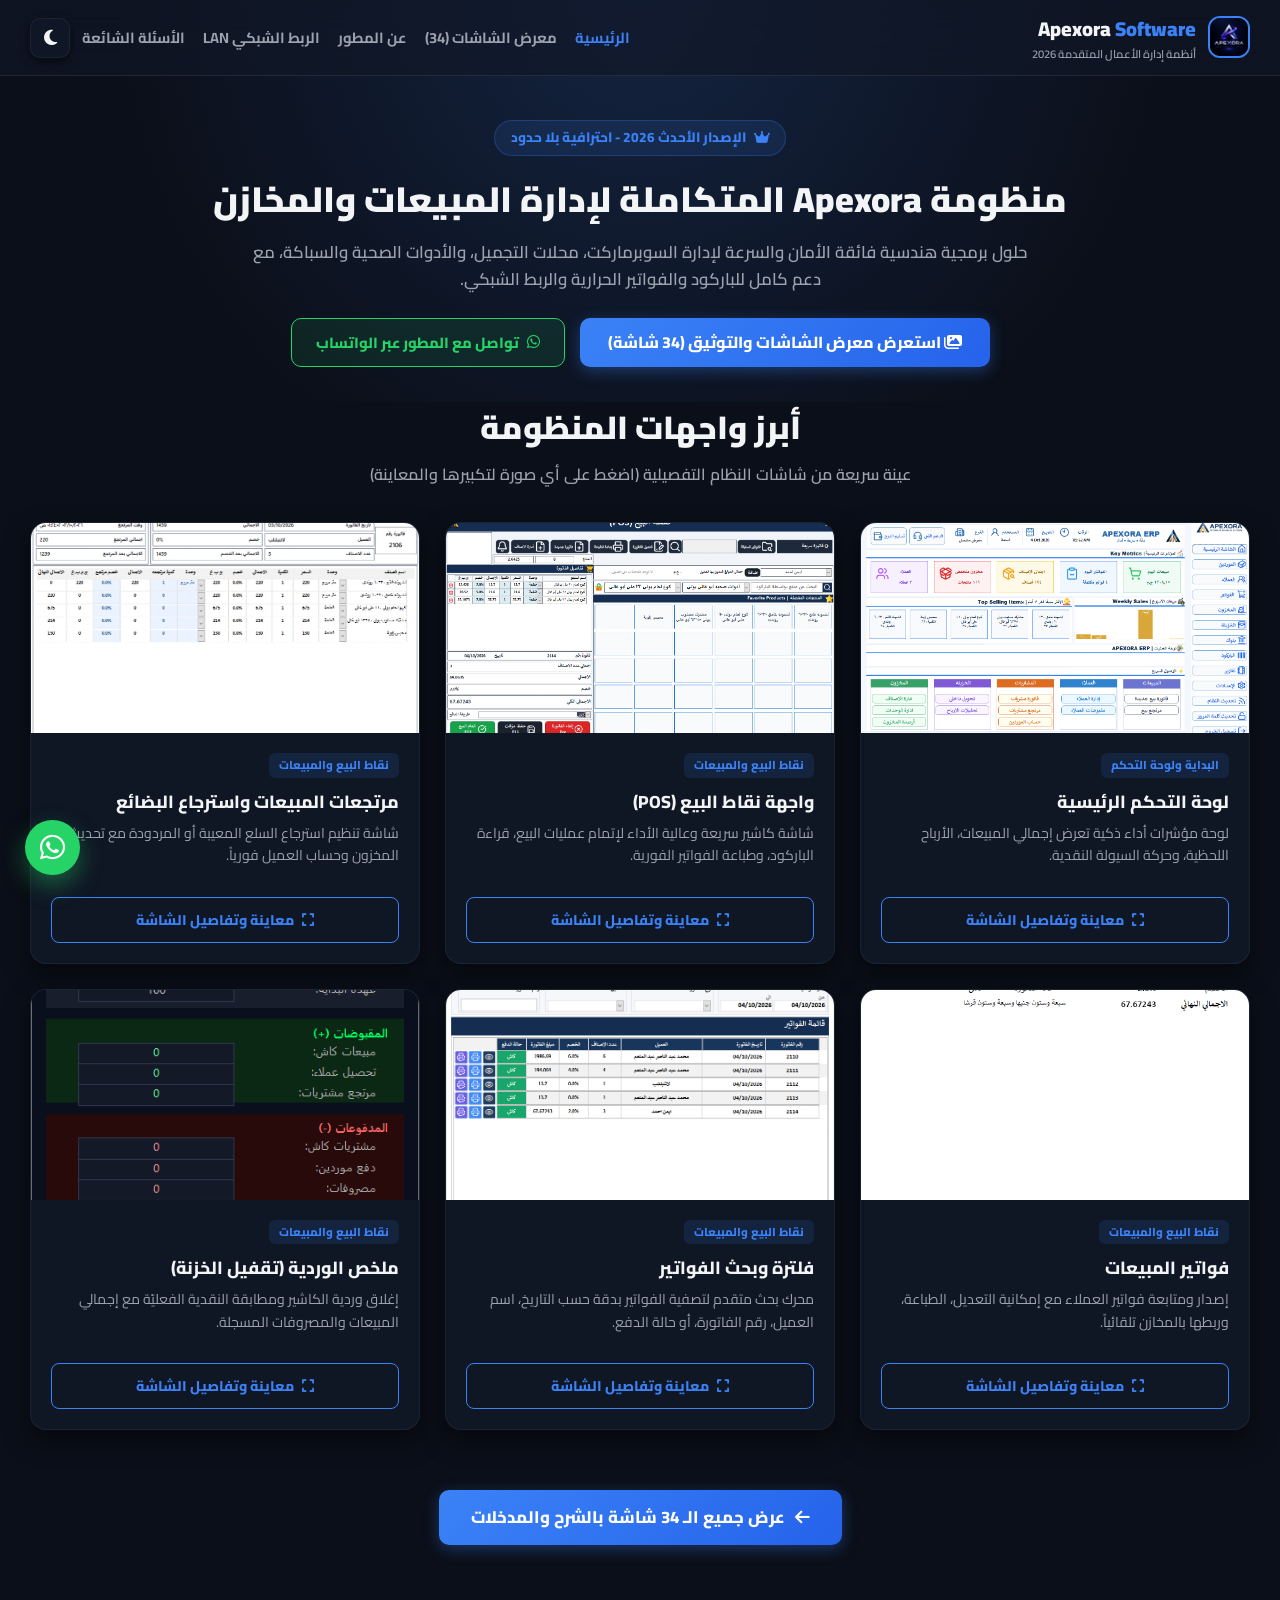
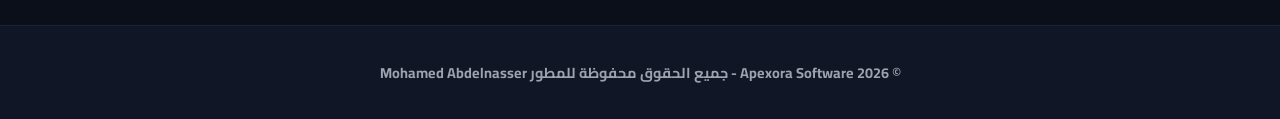
==== commit a9ad3720: "Update index.html" ====
--- a/index.html
+++ b/index.html
@@ -1,5 +1,5 @@
 <!DOCTYPE html>
-<html lang="ar" dir="rtl">
+<html lang="ar" dir="rtl" data-theme="dark">
 <head>
     <meta charset="UTF-8">
     <meta name="viewport" content="width=device-width, initial-scale=1.0">
@@ -13,40 +13,75 @@
 </head>
 <body>
 
-    <!-- Navigation Header -->
+    <!-- Main Header -->
     <header class="main-header">
         <div class="container nav-container">
             <div class="logo-box">
-                <img src="logo.jpg" alt="Logo" class="logo-img">
+                <img id="brandLogo" src="logo.jpg" alt="Logo" class="logo-img" onerror="this.src='logo.jpg'">
                 <div>
-                    <span class="brand-title">Apexora <span class="highlight">Software</span></span>
+                    <span id="brandName" class="brand-title">Apexora <span class="highlight">Software</span></span>
                     <span class="brand-subtitle">أنظمة إدارة الأعمال المتقدمة 2026</span>
                 </div>
             </div>
-            <nav class="nav-links">
-                <a href="index.html" class="active">الرئيسية</a>
-                <a href="screenshots.html">معرض الشاشات (34)</a>
-                <a href="screenshots.html#networkDocs">الربط الشبكي LAN</a>
-                <a href="screenshots.html#faqSection">الأسئلة الشائعة</a>
-                <a href="https://wa.me/201100107585" target="_blank" class="btn-cta-nav"><i class="fab fa-whatsapp"></i> تواصل معنا</a>
-            </nav>
-            <div class="menu-toggle">
-                <i class="fas fa-bars"></i>
+            
+            <div class="header-right-actions">
+                <nav class="nav-links">
+                    <a href="index.html" class="active">الرئيسية</a>
+                    <a href="screenshots.html">معرض الشاشات (34)</a>
+                    <a href="screenshots.html#aboutDeveloper">عن المطور</a>
+                    <a href="screenshots.html#networkDocs">الربط الشبكي LAN</a>
+                    <a href="screenshots.html#faqSection">الأسئلة الشائعة</a>
+                </nav>
+
+                <!-- Theme Toggle Button -->
+                <button class="theme-toggle-btn" id="themeToggleBtn" title="تغيير المظهر (داكن / أبيض)">
+                    <i class="fas fa-moon" id="themeIcon"></i>
+                </button>
+
+                <div class="menu-toggle" id="menuToggle">
+                    <i class="fas fa-bars"></i>
+                </div>
             </div>
         </div>
     </header>
 
-    <!-- Hero Section -->
-    <section class="portal-hero-header" style="padding-top: 140px; padding-bottom: 60px;">
+    <!-- Mobile Drawer Sidebar -->
+    <div class="mobile-drawer" id="mobileDrawer">
+        <div class="drawer-header">
+            <div class="logo-box">
+                <img src="logo.jpg" alt="Logo" class="logo-img">
+                <span class="brand-title">Apexora</span>
+            </div>
+            <div class="close-drawer" id="closeDrawer"><i class="fas fa-times"></i></div>
+        </div>
+        <div class="drawer-links">
+            <a href="index.html" class="active"><i class="fas fa-home"></i> الرئيسية</a>
+            <a href="screenshots.html"><i class="fas fa-images"></i> معرض الشاشات (34)</a>
+            <a href="screenshots.html#aboutDeveloper"><i class="fas fa-user-check"></i> عن المطور</a>
+            <a href="screenshots.html#networkDocs"><i class="fas fa-network-wired"></i> الربط الشبكي LAN</a>
+            <a href="screenshots.html#faqSection"><i class="fas fa-question-circle"></i> الأسئلة الشائعة</a>
+            <a href="https://wa.me/201100107585" target="_blank" style="background: #25d366; color: #fff; margin-top: 10px; justify-content: center;">
+                <i class="fab fa-whatsapp"></i> تواصل عبر الواتساب
+            </a>
+        </div>
+        <div class="drawer-social-links">
+            <a href="https://www.facebook.com/share/1E2gPgjMKP/" target="_blank"><i class="fab fa-facebook-f"></i></a>
+            <a href="https://youtube.com/@apexorasoftware?si=hBPKz1TIZWM-3ypt" target="_blank"><i class="fab fa-youtube"></i></a>
+            <a href="https://wa.me/201100107585" target="_blank"><i class="fab fa-whatsapp"></i></a>
+        </div>
+    </div>
+    <div class="drawer-overlay" id="drawerOverlay"></div>
+
+    <!-- Hero Header -->
+    <section class="portal-hero-header">
         <div class="container">
             <div class="badge-pill">
                 <i class="fas fa-crown"></i> الإصدار الأحدث 2026 - احترافية بلا حدود
             </div>
-            <h1 style="font-size: 2.5rem; margin-bottom: 15px;">منظومة Apexora المتكاملة لإدارة المبيعات والمخازن</h1>
-            <p style="font-size: 1.1rem; max-width: 800px; margin: 0 auto 30px;">
-                حلول برمجية هندسية فائقة الأمان والسرعة لإدارة السوبرماركت، محلات التجميل، والأدوات الصحية والسباكة، مع دعم كامل للباركود والفواتير الحرارية والربط الشبكي.
-            </p>
-            <div style="display: flex; gap: 15px; justify-content: center; flex-wrap: wrap;">
+            <h1>منظومة Apexora المتكاملة لإدارة المبيعات والمخازن</h1>
+            <p>حلول برمجية هندسية فائقة الأمان والسرعة لإدارة السوبرماركت، محلات التجميل، والأدوات الصحية والسباكة، مع دعم كامل للباركود والفواتير الحرارية والربط الشبكي.</p>
+            
+            <div style="display: flex; gap: 15px; justify-content: center; flex-wrap: wrap; margin-top: 25px;">
                 <a href="screenshots.html" class="btn-cta-nav" style="padding: 12px 28px; font-size: 1rem; border-radius: 10px;">
                     <i class="fas fa-images"></i> استعرض معرض الشاشات والتوثيق (34 شاشة)
                 </a>
@@ -57,37 +92,37 @@
         </div>
     </section>
 
-    <!-- Preview Showcase Grid Section -->
+    <!-- Featured Screenshots Section -->
     <main class="container" style="padding-bottom: 80px;">
-        <div class="docs-title">
-            <h2>أبرز واجهات المنظومة</h2>
-            <p style="color: var(--text-muted);">عينة سريعة من شاشات النظام التفصيلية</p>
+        <div style="text-align: center; margin-bottom: 35px;">
+            <h2 style="font-size: 2rem; color: var(--text-color); font-weight: 900; margin-bottom: 8px;">أبرز واجهات المنظومة</h2>
+            <p style="color: var(--text-muted); font-weight: 600;">عينة سريعة من شاشات النظام التفصيلية (اضغط على أي صورة لتكبيرها والمعاينة)</p>
         </div>
 
         <div id="homeScreenshotsGrid" class="screenshots-grid">
             <!-- Injected via JS -->
         </div>
 
-        <div style="text-align: center; margin-top: 30px;">
-            <a href="screenshots.html" class="btn-cta-nav" style="display: inline-flex; align-items: center; gap: 10px; padding: 12px 30px; font-size: 1rem;">
+        <div style="text-align: center; margin-top: 35px;">
+            <a href="screenshots.html" class="btn-cta-nav" style="display: inline-flex; align-items: center; gap: 10px; padding: 14px 32px; font-size: 1.05rem;">
                 <i class="fas fa-arrow-left"></i> عرض جميع الـ 34 شاشة بالشرح والمدخلات
             </a>
         </div>
     </main>
 
-    <!-- Floating WhatsApp Link -->
-    <a href="https://wa.me/201100107585" target="_blank" class="floating-whatsapp">
+    <!-- Floating WhatsApp -->
+    <a href="https://wa.me/201100107585" target="_blank" class="floating-whatsapp" title="تواصل عبر الواتساب">
         <i class="fab fa-whatsapp"></i>
     </a>
 
     <!-- Footer -->
     <footer class="main-footer">
         <div class="container">
-            <p>© 2026 Apexora Software - جميع الحقوق محفوظة للمطور محمد ناصر</p>
+            <p>© 2026 Apexora Software - جميع الحقوق محفوظة للمطور Mohamed Abdelnasser</p>
         </div>
     </footer>
 
-    <!-- Lightbox Modal -->
+    <!-- Lightbox Modal Window -->
     <div id="lightboxModal" class="image-lightbox-modal">
         <div class="lightbox-content-wrapper">
             <span class="lightbox-close" id="lightboxClose"><i class="fas fa-times"></i></span>
@@ -96,13 +131,51 @@
         </div>
     </div>
 
+    <!-- Data JS & Main Script -->
     <script src="data.js"></script>
     <script>
         document.addEventListener("DOMContentLoaded", () => {
-            if (typeof systemData === 'undefined') return;
-
+            // Theme Switcher Logic
+            const themeToggleBtn = document.getElementById('themeToggleBtn');
+            const themeIcon = document.getElementById('themeIcon');
+            
+            const savedTheme = localStorage.getItem('apexora_theme') || 'dark';
+            document.documentElement.setAttribute('data-theme', savedTheme);
+            updateThemeIcon(savedTheme);
+
+            if (themeToggleBtn) {
+                themeToggleBtn.addEventListener('click', () => {
+                    const currentTheme = document.documentElement.getAttribute('data-theme');
+                    const newTheme = currentTheme === 'dark' ? 'light' : 'dark';
+                    document.documentElement.setAttribute('data-theme', newTheme);
+                    localStorage.setItem('apexora_theme', newTheme);
+                    updateThemeIcon(newTheme);
+                });
+            }
+
+            function updateThemeIcon(theme) {
+                if (!themeIcon) return;
+                themeIcon.className = theme === 'dark' ? 'fas fa-moon' : 'fas fa-sun';
+            }
+
+            // Mobile Drawer
+            const menuToggle = document.getElementById('menuToggle');
+            const closeDrawer = document.getElementById('closeDrawer');
+            const mobileDrawer = document.getElementById('mobileDrawer');
+            const drawerOverlay = document.getElementById('drawerOverlay');
+
+            function toggleDrawer() {
+                mobileDrawer.classList.toggle('open');
+                drawerOverlay.classList.toggle('active');
+            }
+
+            if(menuToggle) menuToggle.addEventListener('click', toggleDrawer);
+            if(closeDrawer) closeDrawer.addEventListener('click', toggleDrawer);
+            if(drawerOverlay) drawerOverlay.addEventListener('click', toggleDrawer);
+
+            // Render Featured Screenshots in Home
             const homeGrid = document.getElementById('homeScreenshotsGrid');
-            if (homeGrid && systemData.screenshots) {
+            if (homeGrid && typeof systemData !== 'undefined' && systemData.screenshots) {
                 const featured = systemData.screenshots.slice(0, 6);
                 homeGrid.innerHTML = featured.map(item => `
                     <div class="screenshot-card">
@@ -131,7 +204,7 @@
             window.openLightbox = function(src, title, desc) {
                 if (modal && modalImg) {
                     modalImg.src = src;
-                    modalCaption.innerHTML = `<h3 style="margin-bottom:5px; color:#fff;">${title}</h3><p style="color:var(--text-muted); font-size:0.9rem;">${desc}</p>`;
+                    modalCaption.innerHTML = `<h3 style="margin-bottom:6px; color:var(--text-color); font-size:1.2rem; font-weight:900;">${title}</h3><p style="color:var(--text-muted); font-size:0.95rem; font-weight:600;">${desc}</p>`;
                     modal.classList.add('active');
                     document.body.style.overflow = 'hidden';
                 }
--- a/style.css
+++ b/style.css
@@ -1,15 +1,33 @@
-/* --- Apexora Enterprise Suite - Full Dark Portal Styling 2026 --- */
+/* --- Apexora Enterprise Suite - Ultra Responsive & Multi-Theme 2026 --- */
+@import url('https://fonts.googleapis.com/css2?family=Cairo:wght@400;600;700;800;900&display=swap');
+
 :root {
     --bg-color: #0b0f19;
-    --card-bg: #111827;
-    --card-hover: #1f2937;
+    --card-bg: rgba(17, 24, 39, 0.85);
+    --card-hover: rgba(31, 41, 55, 0.95);
     --text-color: #f3f4f6;
     --text-muted: #9ca3af;
     --accent-color: #3b82f6;
     --accent-hover: #2563eb;
-    --border-color: #1f2937;
-    --green-accent: #10b981;
-    --transition: all 0.3s ease;
+    --border-color: rgba(31, 41, 55, 0.8);
+    --glass-bg: rgba(17, 24, 39, 0.65);
+    --glass-border: rgba(255, 255, 255, 0.08);
+    --shadow-color: rgba(0, 0, 0, 0.5);
+    --transition: all 0.35s cubic-bezier(0.4, 0, 0.2, 1);
+}
+
+[data-theme="light"] {
+    --bg-color: #f8fafc;
+    --card-bg: rgba(255, 255, 255, 0.92);
+    --card-hover: #ffffff;
+    --text-color: #0f172a;
+    --text-muted: #64748b;
+    --accent-color: #2563eb;
+    --accent-hover: #1d4ed8;
+    --border-color: #e2e8f0;
+    --glass-bg: rgba(255, 255, 255, 0.85);
+    --glass-border: rgba(0, 0, 0, 0.08);
+    --shadow-color: rgba(148, 163, 184, 0.2);
 }
 
 * {
@@ -24,24 +42,23 @@
     color: var(--text-color);
     line-height: 1.6;
     overflow-x: hidden;
-}
-
-a {
-    text-decoration: none;
-    color: inherit;
-}
+    transition: background-color 0.4s ease, color 0.4s ease;
+}
+
+a { text-decoration: none; color: inherit; }
 
 .container {
-    max-width: 1240px;
+    max-width: 1260px;
     margin: 0 auto;
     padding: 0 20px;
 }
 
-/* --- Navigation Bar --- */
+/* Header & Navigation */
 .main-header {
-    background: rgba(11, 15, 25, 0.92);
-    backdrop-filter: blur(12px);
-    border-bottom: 1px solid var(--border-color);
+    background: var(--glass-bg);
+    backdrop-filter: blur(16px);
+    -webkit-backdrop-filter: blur(16px);
+    border-bottom: 1px solid var(--glass-border);
     position: fixed;
     top: 0;
     left: 0;
@@ -65,111 +82,364 @@
 .logo-img {
     width: 42px;
     height: 42px;
-    border-radius: 10px;
+    border-radius: 12px;
     object-fit: cover;
     border: 2px solid var(--accent-color);
 }
 
 .brand-title {
-    font-size: 1.3rem;
-    font-weight: 800;
-    color: #fff;
-}
-
-.highlight {
-    color: var(--accent-color);
-}
+    font-size: 1.25rem;
+    font-weight: 900;
+    color: var(--text-color);
+}
+
+.highlight { color: var(--accent-color); }
 
 .brand-subtitle {
     display: block;
-    font-size: 0.72rem;
-    color: var(--text-muted);
-    font-weight: 400;
+    font-size: 0.7rem;
+    color: var(--text-muted);
+    font-weight: 600;
+}
+
+.header-right-actions {
+    display: flex;
+    align-items: center;
+    gap: 12px;
 }
 
 .nav-links {
     display: flex;
     align-items: center;
-    gap: 22px;
+    gap: 18px;
 }
 
 .nav-links a {
     color: var(--text-muted);
-    font-weight: 600;
-    font-size: 0.95rem;
-    transition: var(--transition);
-}
-
-.nav-links a:hover, .nav-links a.active {
+    font-weight: 700;
+    font-size: 0.92rem;
+    transition: var(--transition);
+}
+
+.nav-links a:hover, .nav-links a.active { color: var(--accent-color); }
+
+/* Theme Toggle Button */
+.theme-toggle-btn {
+    background: var(--card-bg);
+    border: 1px solid var(--border-color);
+    color: var(--text-color);
+    width: 40px;
+    height: 40px;
+    border-radius: 10px;
+    display: flex;
+    align-items: center;
+    justify-content: center;
+    cursor: pointer;
+    font-size: 1.1rem;
+    transition: var(--transition);
+    box-shadow: 0 4px 10px var(--shadow-color);
+}
+
+.theme-toggle-btn:hover {
+    transform: rotate(15deg) scale(1.05);
+    border-color: var(--accent-color);
     color: var(--accent-color);
 }
 
 .btn-cta-nav {
-    background: var(--accent-color);
+    background: linear-gradient(135deg, var(--accent-color), var(--accent-hover));
     color: #fff !important;
     padding: 8px 18px;
-    border-radius: 8px;
-    transition: var(--transition);
-}
-
-.btn-cta-nav:hover {
-    background: var(--accent-hover);
-    transform: translateY(-2px);
+    border-radius: 10px;
+    font-weight: 800;
+    font-size: 0.9rem;
+    box-shadow: 0 4px 15px rgba(59, 130, 246, 0.35);
 }
 
 .menu-toggle {
     display: none;
-    font-size: 1.5rem;
-    color: #fff;
+    font-size: 1.4rem;
+    color: var(--text-color);
     cursor: pointer;
-}
-
-/* --- Top Banner Section --- */
+    background: var(--card-bg);
+    padding: 8px 12px;
+    border-radius: 8px;
+    border: 1px solid var(--border-color);
+}
+
+/* Mobile Drawer Sidebar */
+.mobile-drawer {
+    position: fixed;
+    top: 0;
+    right: -320px;
+    width: 290px;
+    height: 100vh;
+    background: var(--card-bg);
+    border-left: 1px solid var(--border-color);
+    z-index: 2000;
+    transition: right 0.4s cubic-bezier(0.4, 0, 0.2, 1);
+    display: flex;
+    flex-direction: column;
+}
+
+.mobile-drawer.open { right: 0; }
+
+.drawer-header {
+    display: flex;
+    justify-content: space-between;
+    align-items: center;
+    padding: 20px;
+    border-bottom: 1px solid var(--border-color);
+}
+
+.close-drawer {
+    font-size: 1.3rem;
+    color: var(--text-muted);
+    cursor: pointer;
+}
+
+.drawer-links {
+    padding: 20px;
+    display: flex;
+    flex-direction: column;
+    gap: 15px;
+}
+
+.drawer-links a {
+    color: var(--text-color);
+    font-size: 1rem;
+    font-weight: 700;
+    padding: 10px;
+    border-radius: 8px;
+    display: flex;
+    align-items: center;
+    gap: 12px;
+}
+
+.drawer-social-links {
+    display: flex;
+    justify-content: center;
+    gap: 15px;
+    margin-top: 20px;
+    padding-top: 15px;
+    border-top: 1px solid var(--border-color);
+}
+
+.drawer-social-links a {
+    width: 40px;
+    height: 40px;
+    border-radius: 50%;
+    background: var(--bg-color);
+    border: 1px solid var(--border-color);
+    display: flex;
+    align-items: center;
+    justify-content: center;
+    color: var(--text-muted);
+}
+
+.drawer-overlay {
+    position: fixed;
+    top: 0;
+    left: 0;
+    width: 100vw;
+    height: 100vh;
+    background: rgba(0, 0, 0, 0.6);
+    backdrop-filter: blur(4px);
+    z-index: 1500;
+    opacity: 0;
+    visibility: hidden;
+    transition: var(--transition);
+}
+
+.drawer-overlay.active { opacity: 1; visibility: visible; }
+
+/* Hero Header */
 .portal-hero-header {
-    padding-top: 110px;
-    padding-bottom: 30px;
+    padding-top: 120px;
+    padding-bottom: 35px;
     text-align: center;
-    background: radial-gradient(circle at top, rgba(59, 130, 246, 0.15), transparent 70%);
+    background: radial-gradient(circle at top, rgba(59, 130, 246, 0.18), transparent 70%);
 }
 
 .badge-pill {
     display: inline-flex;
     align-items: center;
     gap: 8px;
-    background: rgba(59, 130, 246, 0.1);
+    background: rgba(59, 130, 246, 0.12);
     color: var(--accent-color);
     padding: 6px 16px;
     border-radius: 30px;
     font-size: 0.85rem;
-    font-weight: 700;
-    border: 1px solid rgba(59, 130, 246, 0.2);
+    font-weight: 800;
+    border: 1px solid rgba(59, 130, 246, 0.25);
     margin-bottom: 15px;
 }
 
 .portal-hero-header h1 {
     font-size: 2.2rem;
     font-weight: 900;
-    color: #fff;
+    color: var(--text-color);
     margin-bottom: 12px;
 }
 
 .portal-hero-header p {
     color: var(--text-muted);
-    max-width: 750px;
+    max-width: 780px;
     margin: 0 auto;
     font-size: 1.05rem;
-}
-
-/* --- View Toggle Modes & Controls --- */
+    font-weight: 600;
+}
+
+/* Stats Counter Bar */
+.stats-counter-bar {
+    display: grid;
+    grid-template-columns: repeat(auto-fit, minmax(180px, 1fr));
+    gap: 15px;
+    margin: 25px 0 35px;
+}
+
+.stat-pill-card {
+    background: var(--card-bg);
+    border: 1px solid var(--border-color);
+    border-radius: 14px;
+    padding: 16px;
+    display: flex;
+    align-items: center;
+    gap: 12px;
+    box-shadow: 0 10px 20px var(--shadow-color);
+}
+
+.stat-pill-icon {
+    width: 42px;
+    height: 42px;
+    border-radius: 10px;
+    background: rgba(59, 130, 246, 0.12);
+    color: var(--accent-color);
+    display: flex;
+    align-items: center;
+    justify-content: center;
+    font-size: 1.2rem;
+}
+
+.stat-pill-info h4 { font-size: 1.2rem; font-weight: 900; color: var(--text-color); }
+.stat-pill-info p { font-size: 0.78rem; color: var(--text-muted); font-weight: 600; }
+
+/* Developer About Section */
+.developer-section {
+    padding: 60px 0;
+    background: var(--card-bg);
+    border-top: 1px solid var(--border-color);
+    border-bottom: 1px solid var(--border-color);
+    margin-bottom: 60px;
+}
+
+.developer-card {
+    display: grid;
+    grid-template-columns: 240px 1fr;
+    gap: 35px;
+    align-items: center;
+    background: var(--glass-bg);
+    border: 1px solid var(--border-color);
+    border-radius: 20px;
+    padding: 35px;
+    box-shadow: 0 15px 35px var(--shadow-color);
+}
+
+.developer-img-box {
+    position: relative;
+    width: 220px;
+    height: 220px;
+    margin: 0 auto;
+}
+
+.developer-img {
+    width: 100%;
+    height: 100%;
+    border-radius: 20px;
+    object-fit: cover;
+    border: 3px solid var(--accent-color);
+    box-shadow: 0 10px 25px rgba(59, 130, 246, 0.3);
+}
+
+.developer-info h2 {
+    font-size: 1.8rem;
+    font-weight: 900;
+    color: var(--text-color);
+    margin-bottom: 4px;
+}
+
+.developer-english-name {
+    font-size: 1.05rem;
+    font-weight: 800;
+    color: var(--accent-color);
+    margin-bottom: 15px;
+    letter-spacing: 0.5px;
+}
+
+.developer-degree {
+    background: rgba(59, 130, 246, 0.1);
+    border-right: 4px solid var(--accent-color);
+    padding: 10px 15px;
+    border-radius: 8px;
+    font-weight: 700;
+    color: var(--text-color);
+    font-size: 0.95rem;
+    margin-bottom: 18px;
+}
+
+.qualifications-list {
+    display: flex;
+    flex-wrap: wrap;
+    gap: 10px;
+    margin-bottom: 20px;
+}
+
+.qual-badge {
+    background: var(--bg-color);
+    border: 1px solid var(--border-color);
+    color: var(--text-muted);
+    padding: 6px 14px;
+    border-radius: 8px;
+    font-size: 0.85rem;
+    font-weight: 700;
+    display: flex;
+    align-items: center;
+    gap: 8px;
+}
+
+.qual-badge i { color: #10b981; }
+
+.developer-socials {
+    display: flex;
+    gap: 12px;
+}
+
+.developer-socials a {
+    width: 38px;
+    height: 38px;
+    border-radius: 10px;
+    background: var(--bg-color);
+    border: 1px solid var(--border-color);
+    display: flex;
+    align-items: center;
+    justify-content: center;
+    color: var(--text-color);
+    transition: var(--transition);
+}
+
+.developer-socials a:hover {
+    background: var(--accent-color);
+    color: #fff;
+}
+
+/* Controls & Filters */
 .controls-card {
     background: var(--card-bg);
     border: 1px solid var(--border-color);
-    border-radius: 16px;
+    border-radius: 18px;
     padding: 20px;
-    margin-bottom: 30px;
-    display: flex;
-    flex-direction: column;
-    gap: 20px;
+    margin-bottom: 35px;
+    box-shadow: 0 15px 35px var(--shadow-color);
 }
 
 .view-mode-selector {
@@ -178,6 +448,7 @@
     gap: 12px;
     border-bottom: 1px solid var(--border-color);
     padding-bottom: 15px;
+    margin-bottom: 18px;
 }
 
 .view-mode-btn {
@@ -187,8 +458,8 @@
     padding: 10px 20px;
     border-radius: 10px;
     cursor: pointer;
-    font-weight: 700;
-    font-size: 0.95rem;
+    font-weight: 800;
+    font-size: 0.92rem;
     display: flex;
     align-items: center;
     gap: 8px;
@@ -197,7 +468,7 @@
 
 .view-mode-btn.active, .view-mode-btn:hover {
     background: rgba(59, 130, 246, 0.15);
-    color: #fff;
+    color: var(--accent-color);
     border-color: var(--accent-color);
 }
 
@@ -209,19 +480,16 @@
     gap: 15px;
 }
 
-.category-pills {
-    display: flex;
-    gap: 8px;
-    flex-wrap: wrap;
-}
+.category-pills { display: flex; gap: 8px; flex-wrap: wrap; }
 
 .filter-btn {
-    background: rgba(31, 41, 55, 0.6);
+    background: var(--bg-color);
     border: 1px solid var(--border-color);
     color: var(--text-muted);
     padding: 7px 14px;
     border-radius: 8px;
-    font-size: 0.88rem;
+    font-size: 0.85rem;
+    font-weight: 700;
     cursor: pointer;
     transition: var(--transition);
 }
@@ -232,18 +500,16 @@
     border-color: var(--accent-color);
 }
 
-.search-box {
-    position: relative;
-    min-width: 280px;
-}
+.search-box { position: relative; min-width: 270px; }
 
 .search-box input {
     width: 100%;
-    padding: 10px 15px 10px 40px;
-    background: #0b0f19;
+    padding: 10px 14px 10px 40px;
+    background: var(--bg-color);
     border: 1px solid var(--border-color);
     border-radius: 8px;
-    color: #fff;
+    color: var(--text-color);
+    font-size: 0.9rem;
     outline: none;
 }
 
@@ -255,7 +521,7 @@
     color: var(--text-muted);
 }
 
-/* --- Screenshots Showcase Grid --- */
+/* Screenshots Grid */
 .screenshots-grid {
     display: grid;
     grid-template-columns: repeat(auto-fill, minmax(350px, 1fr));
@@ -266,132 +532,61 @@
 .screenshot-card {
     background: var(--card-bg);
     border: 1px solid var(--border-color);
-    border-radius: 14px;
+    border-radius: 16px;
     overflow: hidden;
     transition: var(--transition);
     display: flex;
     flex-direction: column;
+    box-shadow: 0 10px 25px var(--shadow-color);
 }
 
 .screenshot-card:hover {
-    transform: translateY(-5px);
+    transform: translateY(-6px);
     border-color: var(--accent-color);
-    box-shadow: 0 15px 30px rgba(0, 0, 0, 0.4);
-}
-
-.img-wrapper {
-    position: relative;
-    cursor: pointer;
-    background: #000;
-    overflow: hidden;
-}
-
-.img-wrapper img {
-    width: 100%;
-    height: 200px;
-    object-fit: cover;
-    display: block;
-    transition: transform 0.4s ease;
-}
-
-.screenshot-card:hover .img-wrapper img {
-    transform: scale(1.05);
-}
+}
+
+.img-wrapper { position: relative; cursor: pointer; background: #000; }
+.img-wrapper img { width: 100%; height: 210px; object-fit: cover; display: block; }
 
 .zoom-overlay-icon {
     position: absolute;
-    top: 0;
-    left: 0;
-    width: 100%;
-    height: 100%;
-    background: rgba(11, 15, 25, 0.5);
-    display: flex;
-    align-items: center;
-    justify-content: center;
-    color: #fff;
-    font-size: 1.8rem;
-    opacity: 0;
-    transition: var(--transition);
-}
-
-.img-wrapper:hover .zoom-overlay-icon {
-    opacity: 1;
-}
-
-.card-content {
-    padding: 20px;
-    display: flex;
-    flex-direction: column;
-    flex-grow: 1;
-}
+    top: 0; left: 0; width: 100%; height: 100%;
+    background: rgba(11, 15, 25, 0.6);
+    display: flex; align-items: center; justify-content: center;
+    color: #fff; font-size: 1.8rem; opacity: 0; transition: var(--transition);
+}
+
+.img-wrapper:hover .zoom-overlay-icon { opacity: 1; }
+
+.card-content { padding: 20px; display: flex; flex-direction: column; flex-grow: 1; }
 
 .card-category-tag {
     align-self: flex-start;
-    font-size: 0.75rem;
-    font-weight: 700;
+    font-size: 0.72rem;
+    font-weight: 800;
     color: var(--accent-color);
-    background: rgba(59, 130, 246, 0.1);
+    background: rgba(59, 130, 246, 0.12);
     padding: 3px 10px;
     border-radius: 6px;
     margin-bottom: 10px;
 }
 
-.card-content h3 {
-    font-size: 1.1rem;
-    font-weight: 800;
-    color: #fff;
-    margin-bottom: 8px;
-}
-
-.card-content p {
-    color: var(--text-muted);
-    font-size: 0.9rem;
-    margin-bottom: 15px;
-    line-height: 1.5;
-}
-
-/* Detail Box inside Smart Mode */
+.card-content h3 { font-size: 1.1rem; font-weight: 800; color: var(--text-color); margin-bottom: 6px; }
+.card-content p { color: var(--text-muted); font-size: 0.88rem; margin-bottom: 15px; }
+
 .smart-details {
-    background: rgba(11, 15, 25, 0.6);
+    background: var(--bg-color);
     border: 1px solid var(--border-color);
     border-radius: 10px;
     padding: 12px;
     margin-top: auto;
 }
 
-.smart-details h4 {
-    font-size: 0.82rem;
-    color: #fff;
-    margin-bottom: 6px;
-    display: flex;
-    align-items: center;
-    gap: 6px;
-}
-
-.inputs-tags {
-    display: flex;
-    gap: 6px;
-    flex-wrap: wrap;
-    margin-bottom: 10px;
-}
-
-.input-tag {
-    background: rgba(31, 41, 55, 0.8);
-    font-size: 0.75rem;
-    color: #d1d5db;
-    padding: 2px 8px;
-    border-radius: 4px;
-    border: 1px solid rgba(255, 255, 255, 0.05);
-}
-
-.activity-tip {
-    background: rgba(245, 158, 11, 0.1);
-    border-right: 3px solid #f59e0b;
-    padding: 8px;
-    border-radius: 4px;
-    font-size: 0.8rem;
-    color: #fcd34d;
-}
+.smart-details h4 { font-size: 0.82rem; color: var(--text-color); margin-bottom: 6px; font-weight: 800; }
+.inputs-tags { display: flex; gap: 6px; flex-wrap: wrap; margin-bottom: 8px; }
+.input-tag { background: var(--card-bg); font-size: 0.72rem; color: var(--text-muted); padding: 2px 8px; border-radius: 4px; border: 1px solid var(--border-color); }
+.activity-tip { background: rgba(245, 158, 11, 0.12); border-right: 3px solid #f59e0b; padding: 8px; border-radius: 4px; font-size: 0.8rem; color: #d97706; font-weight: 700; }
+[data-theme="dark"] .activity-tip { color: #fcd34d; }
 
 .btn-card-action {
     margin-top: 15px;
@@ -399,264 +594,50 @@
     background: transparent;
     border: 1px solid var(--accent-color);
     color: var(--accent-color);
-    padding: 8px;
+    padding: 9px;
     border-radius: 8px;
     cursor: pointer;
-    font-weight: 700;
+    font-weight: 800;
     font-size: 0.88rem;
     transition: var(--transition);
-    display: flex;
-    align-items: center;
-    justify-content: center;
-    gap: 8px;
-}
-
-.btn-card-action:hover {
-    background: var(--accent-color);
-    color: #fff;
-}
-
-/* --- Documentation & Network Architecture Section --- */
-.docs-section {
-    background: rgba(17, 24, 39, 0.4);
-    border-top: 1px solid var(--border-color);
-    border-bottom: 1px solid var(--border-color);
-    padding: 70px 0;
-    margin-bottom: 60px;
-}
-
-.docs-title {
-    text-align: center;
-    margin-bottom: 40px;
-}
-
-.docs-title h2 {
-    font-size: 2rem;
-    color: #fff;
-    margin-bottom: 10px;
-}
-
-.network-box {
-    background: var(--card-bg);
-    border: 1px solid var(--border-color);
-    border-radius: 16px;
-    padding: 35px;
-}
-
-.network-header {
-    display: flex;
-    align-items: center;
-    gap: 15px;
-    margin-bottom: 20px;
-}
-
-.network-icon {
-    width: 50px;
-    height: 50px;
-    background: rgba(59, 130, 246, 0.1);
-    color: var(--accent-color);
-    border-radius: 12px;
-    display: flex;
-    align-items: center;
-    justify-content: center;
-    font-size: 1.5rem;
-}
-
-.steps-list {
-    display: flex;
-    flex-direction: column;
-    gap: 12px;
-    margin-top: 20px;
-}
-
-.step-item {
-    display: flex;
-    align-items: flex-start;
-    gap: 12px;
-    background: rgba(11, 15, 25, 0.5);
-    padding: 12px 16px;
-    border-radius: 8px;
-    border: 1px solid var(--border-color);
-}
-
-.step-number {
-    background: var(--accent-color);
-    color: #fff;
-    width: 24px;
-    height: 24px;
-    border-radius: 50%;
-    display: flex;
-    align-items: center;
-    justify-content: center;
-    font-size: 0.8rem;
-    font-weight: 800;
-    flex-shrink: 0;
-}
-
-/* --- FAQ Accordion Section --- */
-.faq-section {
-    padding-bottom: 70px;
-}
-
-.faq-grid {
-    display: flex;
-    flex-direction: column;
-    gap: 15px;
-    max-width: 900px;
-    margin: 0 auto;
-}
-
-.faq-item {
-    background: var(--card-bg);
-    border: 1px solid var(--border-color);
-    border-radius: 12px;
-    overflow: hidden;
-}
-
-.faq-question {
-    padding: 18px 20px;
-    font-weight: 700;
-    color: #fff;
-    cursor: pointer;
-    display: flex;
-    justify-content: space-between;
-    align-items: center;
-    transition: var(--transition);
-}
-
-.faq-question:hover {
-    background: var(--card-hover);
-}
-
-.faq-answer {
-    padding: 0 20px 18px;
-    color: var(--text-muted);
-    font-size: 0.95rem;
-    display: none;
-    line-height: 1.6;
-    border-top: 1px solid rgba(255, 255, 255, 0.05);
-    padding-top: 15px;
-}
-
-.faq-item.active .faq-answer {
-    display: block;
-}
-
-.faq-item.active .faq-question i {
-    transform: rotate(180deg);
-    color: var(--accent-color);
-}
-
-/* --- Lightbox Modal --- */
+    display: flex; align-items: center; justify-content: center; gap: 8px;
+}
+
+.btn-card-action:hover { background: var(--accent-color); color: #fff; }
+
+/* Modal & Floating WA */
 .image-lightbox-modal {
-    position: fixed;
-    top: 0;
-    left: 0;
-    width: 100vw;
-    height: 100vh;
-    background: rgba(5, 7, 12, 0.92);
-    backdrop-filter: blur(10px);
-    z-index: 2000;
-    display: flex;
-    align-items: center;
-    justify-content: center;
-    opacity: 0;
-    visibility: hidden;
-    transition: var(--transition);
-    padding: 20px;
-}
-
-.image-lightbox-modal.active {
-    opacity: 1;
-    visibility: visible;
-}
-
-.lightbox-content-wrapper {
-    position: relative;
-    max-width: 950px;
-    width: 100%;
-    background: var(--card-bg);
-    border: 1px solid var(--border-color);
-    border-radius: 16px;
-    overflow: hidden;
-    box-shadow: 0 25px 50px rgba(0, 0, 0, 0.7);
-}
-
-.lightbox-close {
-    position: absolute;
-    top: 15px;
-    left: 15px;
-    background: rgba(239, 68, 68, 0.2);
-    color: #ef4444;
-    width: 38px;
-    height: 38px;
-    border-radius: 50%;
-    display: flex;
-    align-items: center;
-    justify-content: center;
-    font-size: 1.2rem;
-    cursor: pointer;
-    z-index: 10;
-    border: 1px solid rgba(239, 68, 68, 0.3);
-}
-
-.lightbox-close:hover {
-    background: #ef4444;
-    color: #fff;
-}
-
-#lightboxImg {
-    width: 100%;
-    max-height: 65vh;
-    object-fit: contain;
-    background: #000;
-    display: block;
-}
-
-.lightbox-caption {
-    padding: 20px;
-    background: var(--card-bg);
-    color: #fff;
-    border-top: 1px solid var(--border-color);
-}
-
-/* --- Floating WhatsApp --- */
+    position: fixed; top: 0; left: 0; width: 100vw; height: 100vh;
+    background: rgba(5, 7, 12, 0.92); backdrop-filter: blur(12px);
+    z-index: 3000; display: flex; align-items: center; justify-content: center;
+    opacity: 0; visibility: hidden; transition: var(--transition); padding: 20px;
+}
+
+.image-lightbox-modal.active { opacity: 1; visibility: visible; }
+.lightbox-content-wrapper { position: relative; max-width: 950px; width: 100%; background: var(--card-bg); border: 1px solid var(--border-color); border-radius: 18px; overflow: hidden; }
+.lightbox-close { position: absolute; top: 12px; left: 12px; background: rgba(239, 68, 68, 0.2); color: #ef4444; width: 38px; height: 38px; border-radius: 50%; display: flex; align-items: center; justify-content: center; cursor: pointer; z-index: 10; }
+#lightboxImg { width: 100%; max-height: 65vh; object-fit: contain; background: #000; display: block; }
+.lightbox-caption { padding: 20px; background: var(--card-bg); color: var(--text-color); border-top: 1px solid var(--border-color); }
+
 .floating-whatsapp {
-    position: fixed;
-    bottom: 25px;
-    left: 25px;
-    background: #25d366;
-    color: #fff;
-    width: 55px;
-    height: 55px;
-    border-radius: 50%;
-    display: flex;
-    align-items: center;
-    justify-content: center;
-    font-size: 1.8rem;
-    box-shadow: 0 10px 25px rgba(37, 211, 102, 0.4);
-    z-index: 999;
-    transition: var(--transition);
-}
-
-.floating-whatsapp:hover {
-    transform: scale(1.1);
-}
-
-/* --- Footer --- */
+    position: fixed; bottom: 25px; left: 25px; background: #25d366; color: #fff;
+    width: 55px; height: 55px; border-radius: 50%; display: flex; align-items: center; justify-content: center;
+    font-size: 1.8rem; box-shadow: 0 10px 25px rgba(37, 211, 102, 0.4); z-index: 999;
+}
+
 .main-footer {
-    background: #07090f;
-    border-top: 1px solid var(--border-color);
-    padding: 40px 0 20px;
-    text-align: center;
-    color: var(--text-muted);
-    font-size: 0.9rem;
-}
-
-/* Responsive */
-@media (max-width: 768px) {
+    background: var(--card-bg); border-top: 1px solid var(--border-color);
+    padding: 35px 0; text-align: center; color: var(--text-muted); font-weight: 700; font-size: 0.9rem;
+}
+
+/* Responsive Queries */
+@media (max-width: 850px) {
     .nav-links { display: none; }
     .menu-toggle { display: block; }
+    .developer-card { grid-template-columns: 1fr; text-align: center; }
+    .developer-degree { border-right: none; border-top: 4px solid var(--accent-color); }
+    .qualifications-list { justify-content: center; }
+    .developer-socials { justify-content: center; }
     .screenshots-grid { grid-template-columns: 1fr; }
     .filters-row { flex-direction: column; align-items: stretch; }
     .search-box { min-width: 100%; }
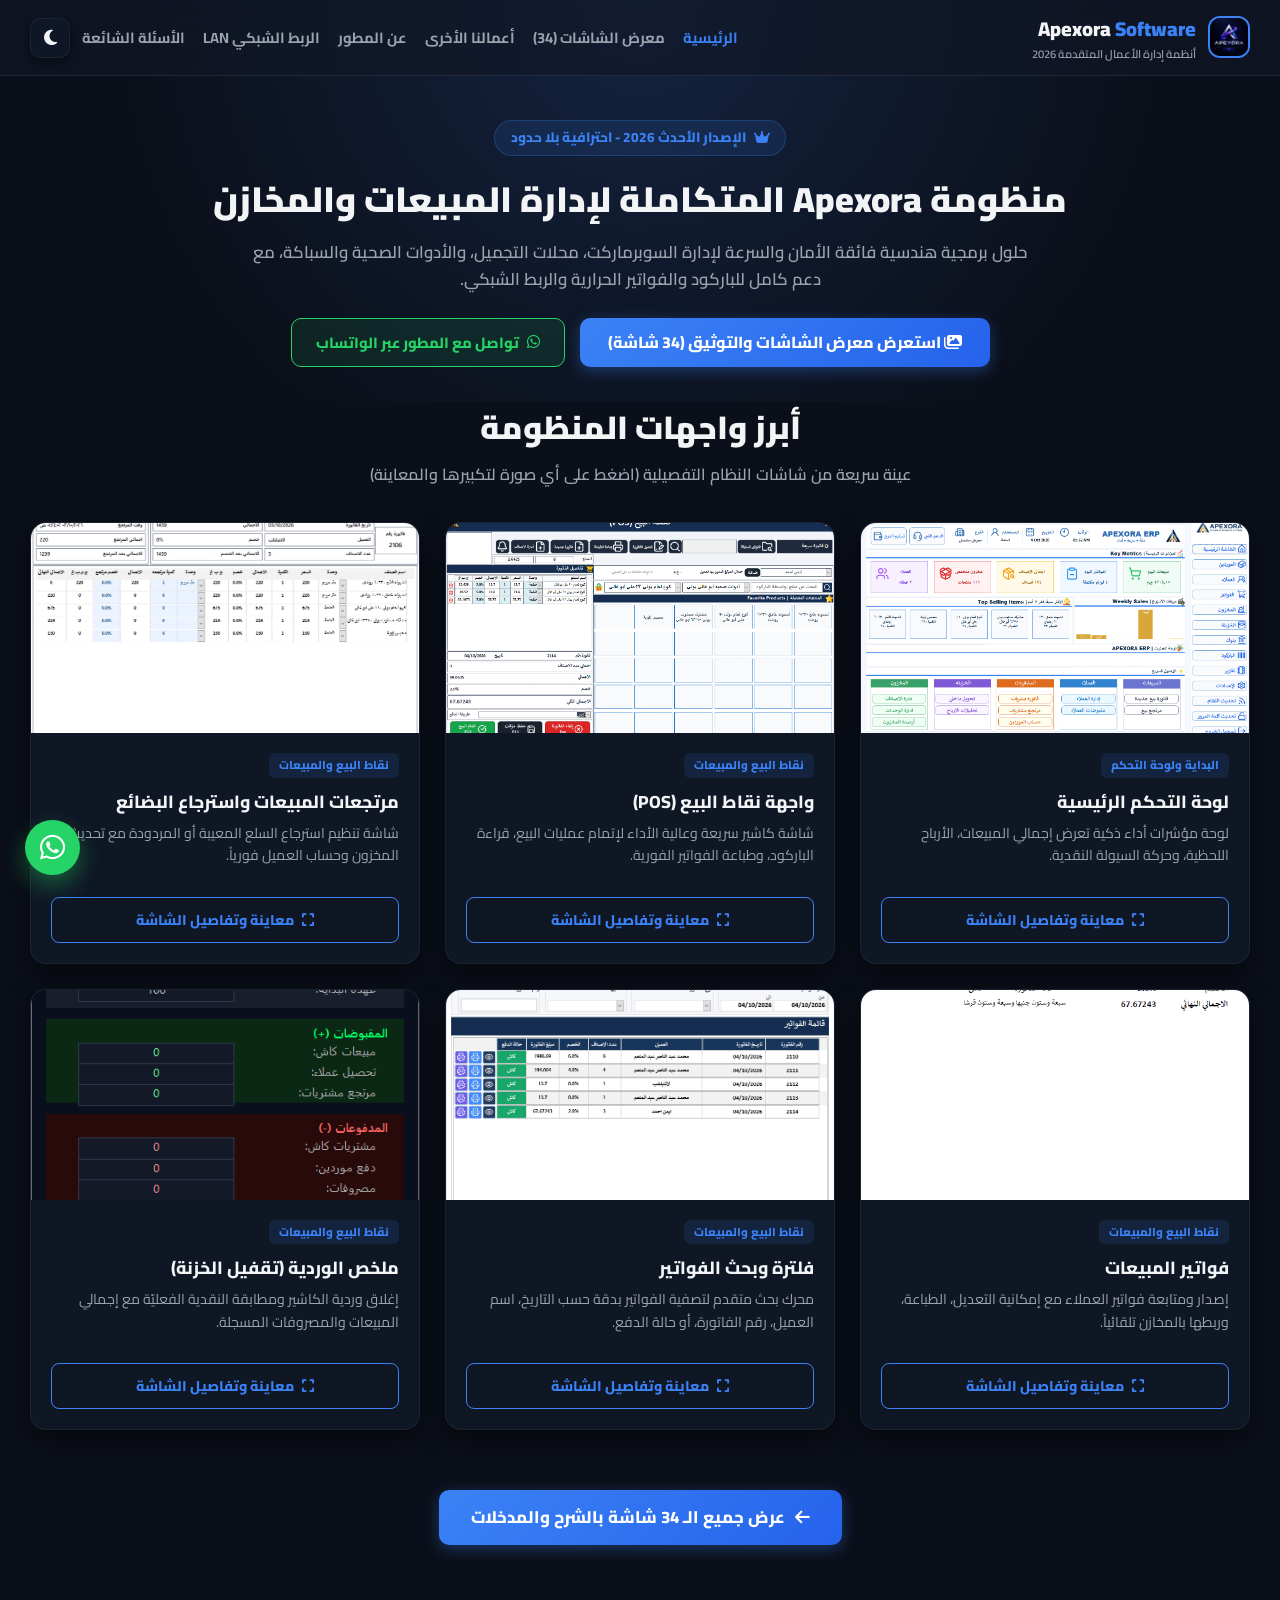
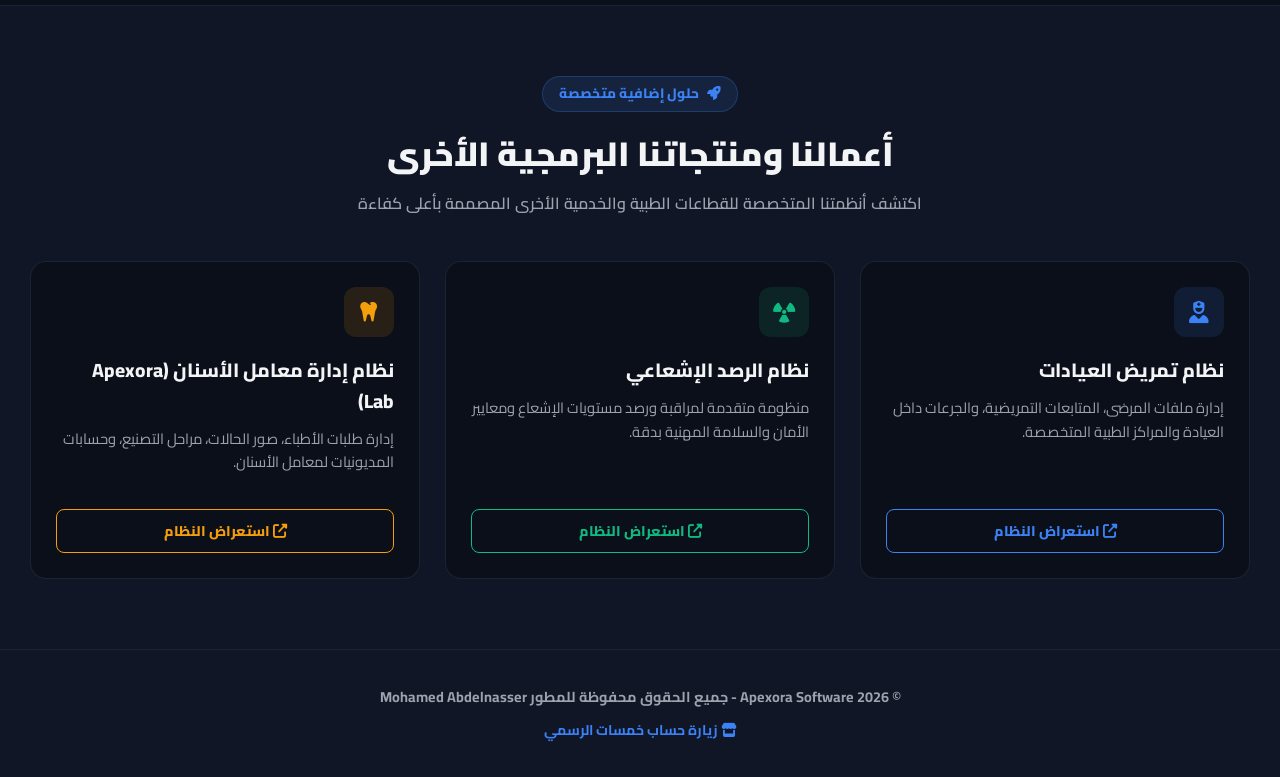
==== commit 740a403f: "Update index.html" ====
--- a/index.html
+++ b/index.html
@@ -28,6 +28,7 @@
                 <nav class="nav-links">
                     <a href="index.html" class="active">الرئيسية</a>
                     <a href="screenshots.html">معرض الشاشات (34)</a>
+                    <a href="#otherProjects">أعمالنا الأخرى</a>
                     <a href="screenshots.html#aboutDeveloper">عن المطور</a>
                     <a href="screenshots.html#networkDocs">الربط الشبكي LAN</a>
                     <a href="screenshots.html#faqSection">الأسئلة الشائعة</a>
@@ -57,6 +58,7 @@
         <div class="drawer-links">
             <a href="index.html" class="active"><i class="fas fa-home"></i> الرئيسية</a>
             <a href="screenshots.html"><i class="fas fa-images"></i> معرض الشاشات (34)</a>
+            <a href="#otherProjects"><i class="fas fa-briefcase"></i> أعمالنا ومنتجاتنا الأخرى</a>
             <a href="screenshots.html#aboutDeveloper"><i class="fas fa-user-check"></i> عن المطور</a>
             <a href="screenshots.html#networkDocs"><i class="fas fa-network-wired"></i> الربط الشبكي LAN</a>
             <a href="screenshots.html#faqSection"><i class="fas fa-question-circle"></i> الأسئلة الشائعة</a>
@@ -67,6 +69,7 @@
         <div class="drawer-social-links">
             <a href="https://www.facebook.com/share/1E2gPgjMKP/" target="_blank"><i class="fab fa-facebook-f"></i></a>
             <a href="https://youtube.com/@apexorasoftware?si=hBPKz1TIZWM-3ypt" target="_blank"><i class="fab fa-youtube"></i></a>
+            <a href="https://khamsat.com/user/mn1818" target="_blank" title="حساب خمسات"><i class="fas fa-store"></i></a>
             <a href="https://wa.me/201100107585" target="_blank"><i class="fab fa-whatsapp"></i></a>
         </div>
     </div>
@@ -93,15 +96,13 @@
     </section>
 
     <!-- Featured Screenshots Section -->
-    <main class="container" style="padding-bottom: 80px;">
+    <main class="container" style="padding-bottom: 60px;">
         <div style="text-align: center; margin-bottom: 35px;">
             <h2 style="font-size: 2rem; color: var(--text-color); font-weight: 900; margin-bottom: 8px;">أبرز واجهات المنظومة</h2>
             <p style="color: var(--text-muted); font-weight: 600;">عينة سريعة من شاشات النظام التفصيلية (اضغط على أي صورة لتكبيرها والمعاينة)</p>
         </div>
 
-        <div id="homeScreenshotsGrid" class="screenshots-grid">
-            <!-- Injected via JS -->
-        </div>
+        <div id="homeScreenshotsGrid" class="screenshots-grid"></div>
 
         <div style="text-align: center; margin-top: 35px;">
             <a href="screenshots.html" class="btn-cta-nav" style="display: inline-flex; align-items: center; gap: 10px; padding: 14px 32px; font-size: 1.05rem;">
@@ -110,6 +111,57 @@
         </div>
     </main>
 
+    <!-- Other Projects & Portfolio Section (أعمالنا ومنتجاتنا الأخرى) -->
+    <section class="other-projects-section" id="otherProjects" style="padding: 70px 0; background: var(--card-bg); border-top: 1px solid var(--border-color);">
+        <div class="container">
+            <div style="text-align: center; margin-bottom: 45px;">
+                <div class="badge-pill"><i class="fas fa-rocket"></i> حلول إضافية متخصصة</div>
+                <h2 style="font-size: 2.1rem; color: var(--text-color); font-weight: 900; margin-bottom: 10px;">أعمالنا ومنتجاتنا البرمجية الأخرى</h2>
+                <p style="color: var(--text-muted); font-weight: 600;">اكتشف أنظمتنا المتخصصة للقطاعات الطبية والخدمية الأخرى المصممة بأعلى كفاءة</p>
+            </div>
+
+            <div class="other-projects-grid" style="display: grid; grid-template-columns: repeat(auto-fit, minmax(300px, 1fr)); gap: 25px;">
+                
+                <!-- Project 1: Nursing System -->
+                <div class="project-card" style="background: var(--bg-color); border: 1px solid var(--border-color); border-radius: 16px; padding: 25px; display: flex; flex-direction: column; transition: 0.3s;">
+                    <div style="width: 50px; height: 50px; background: rgba(59, 130, 246, 0.12); color: var(--accent-color); border-radius: 12px; display: flex; align-items: center; justify-content: center; font-size: 1.4rem; margin-bottom: 18px;">
+                        <i class="fas fa-user-nurse"></i>
+                    </div>
+                    <h3 style="color: var(--text-color); font-size: 1.2rem; font-weight: 800; margin-bottom: 10px;">نظام تمريض العيادات</h3>
+                    <p style="color: var(--text-muted); font-size: 0.92rem; margin-bottom: 20px; flex-grow: 1;">إدارة ملفات المرضى، المتابعات التمريضية، والجرعات داخل العيادة والمراكز الطبية المتخصصة.</p>
+                    <a href="https://tinyurl.com/apexora-nursing" target="_blank" class="btn-card-action" style="text-align: center; display: block; padding: 10px; border: 1px solid var(--accent-color); color: var(--accent-color); border-radius: 8px; font-weight: 800;">
+                        <i class="fas fa-external-link-alt"></i> استعراض النظام
+                    </a>
+                </div>
+
+                <!-- Project 2: Radiation Monitoring -->
+                <div class="project-card" style="background: var(--bg-color); border: 1px solid var(--border-color); border-radius: 16px; padding: 25px; display: flex; flex-direction: column; transition: 0.3s;">
+                    <div style="width: 50px; height: 50px; background: rgba(16, 185, 129, 0.12); color: #10b981; border-radius: 12px; display: flex; align-items: center; justify-content: center; font-size: 1.4rem; margin-bottom: 18px;">
+                        <i class="fas fa-radiation"></i>
+                    </div>
+                    <h3 style="color: var(--text-color); font-size: 1.2rem; font-weight: 800; margin-bottom: 10px;">نظام الرصد الإشعاعي</h3>
+                    <p style="color: var(--text-muted); font-size: 0.92rem; margin-bottom: 20px; flex-grow: 1;">منظومة متقدمة لمراقبة ورصد مستويات الإشعاع ومعايير الأمان والسلامة المهنية بدقة.</p>
+                    <a href="https://surl.li/yjefub" target="_blank" class="btn-card-action" style="text-align: center; display: block; padding: 10px; border: 1px solid #10b981; color: #10b981; border-radius: 8px; font-weight: 800;">
+                        <i class="fas fa-external-link-alt"></i> استعراض النظام
+                    </a>
+                </div>
+
+                <!-- Project 3: Dental Lab -->
+                <div class="project-card" style="background: var(--bg-color); border: 1px solid var(--border-color); border-radius: 16px; padding: 25px; display: flex; flex-direction: column; transition: 0.3s;">
+                    <div style="width: 50px; height: 50px; background: rgba(245, 158, 11, 0.12); color: #f59e0b; border-radius: 12px; display: flex; align-items: center; justify-content: center; font-size: 1.4rem; margin-bottom: 18px;">
+                        <i class="fas fa-tooth"></i>
+                    </div>
+                    <h3 style="color: var(--text-color); font-size: 1.2rem; font-weight: 800; margin-bottom: 10px;">نظام إدارة معامل الأسنان (Apexora Lab)</h3>
+                    <p style="color: var(--text-muted); font-size: 0.92rem; margin-bottom: 20px; flex-grow: 1;">إدارة طلبات الأطباء، صور الحالات، مراحل التصنيع، وحسابات المديونيات لمعامل الأسنان.</p>
+                    <a href="https://mohammednasser24042-wq.github.io/apexora-lab-landing/" target="_blank" class="btn-card-action" style="text-align: center; display: block; padding: 10px; border: 1px solid #f59e0b; color: #f59e0b; border-radius: 8px; font-weight: 800;">
+                        <i class="fas fa-external-link-alt"></i> استعراض النظام
+                    </a>
+                </div>
+
+            </div>
+        </div>
+    </section>
+
     <!-- Floating WhatsApp -->
     <a href="https://wa.me/201100107585" target="_blank" class="floating-whatsapp" title="تواصل عبر الواتساب">
         <i class="fab fa-whatsapp"></i>
@@ -119,6 +171,11 @@
     <footer class="main-footer">
         <div class="container">
             <p>© 2026 Apexora Software - جميع الحقوق محفوظة للمطور Mohamed Abdelnasser</p>
+            <div style="margin-top: 10px;">
+                <a href="https://khamsat.com/user/mn1818" target="_blank" style="color: var(--accent-color); font-weight: 700; font-size: 0.88rem;">
+                    <i class="fas fa-store"></i> زيارة حساب خمسات الرسمي
+                </a>
+            </div>
         </div>
     </footer>
 
